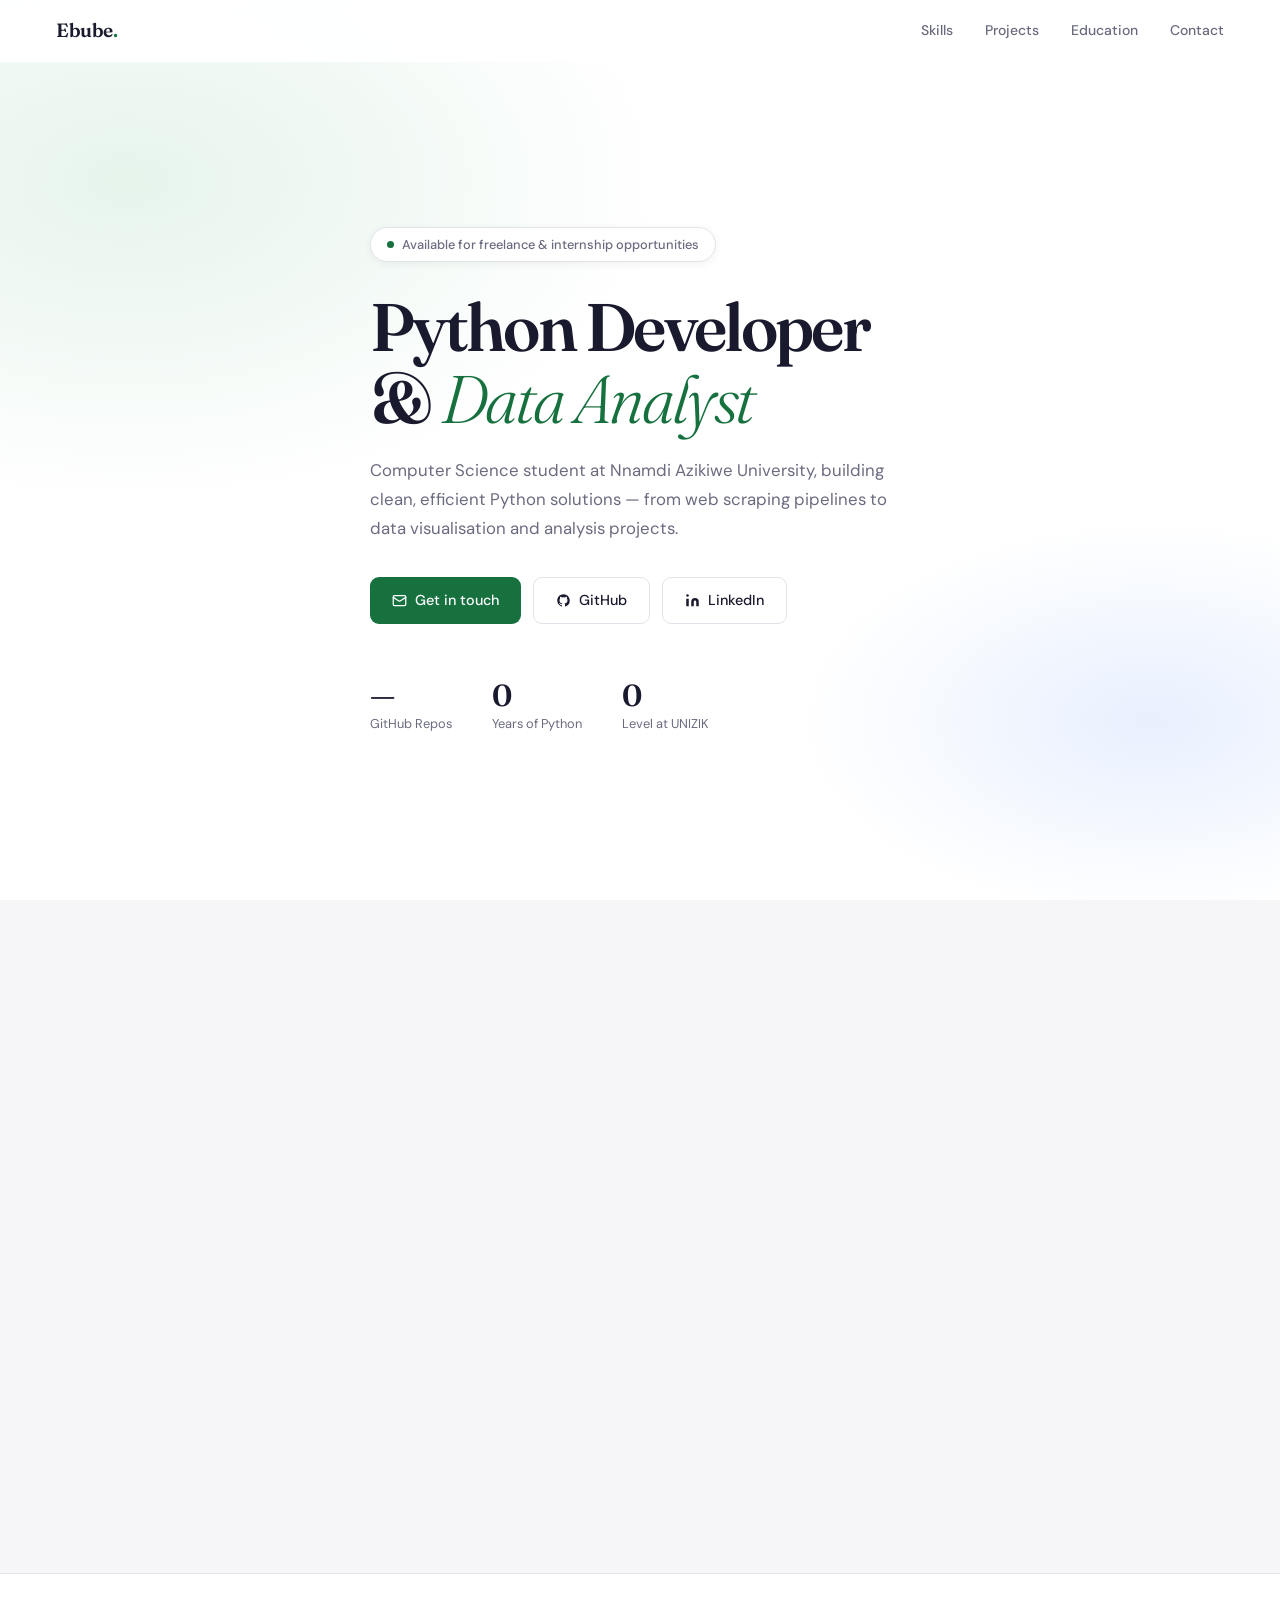
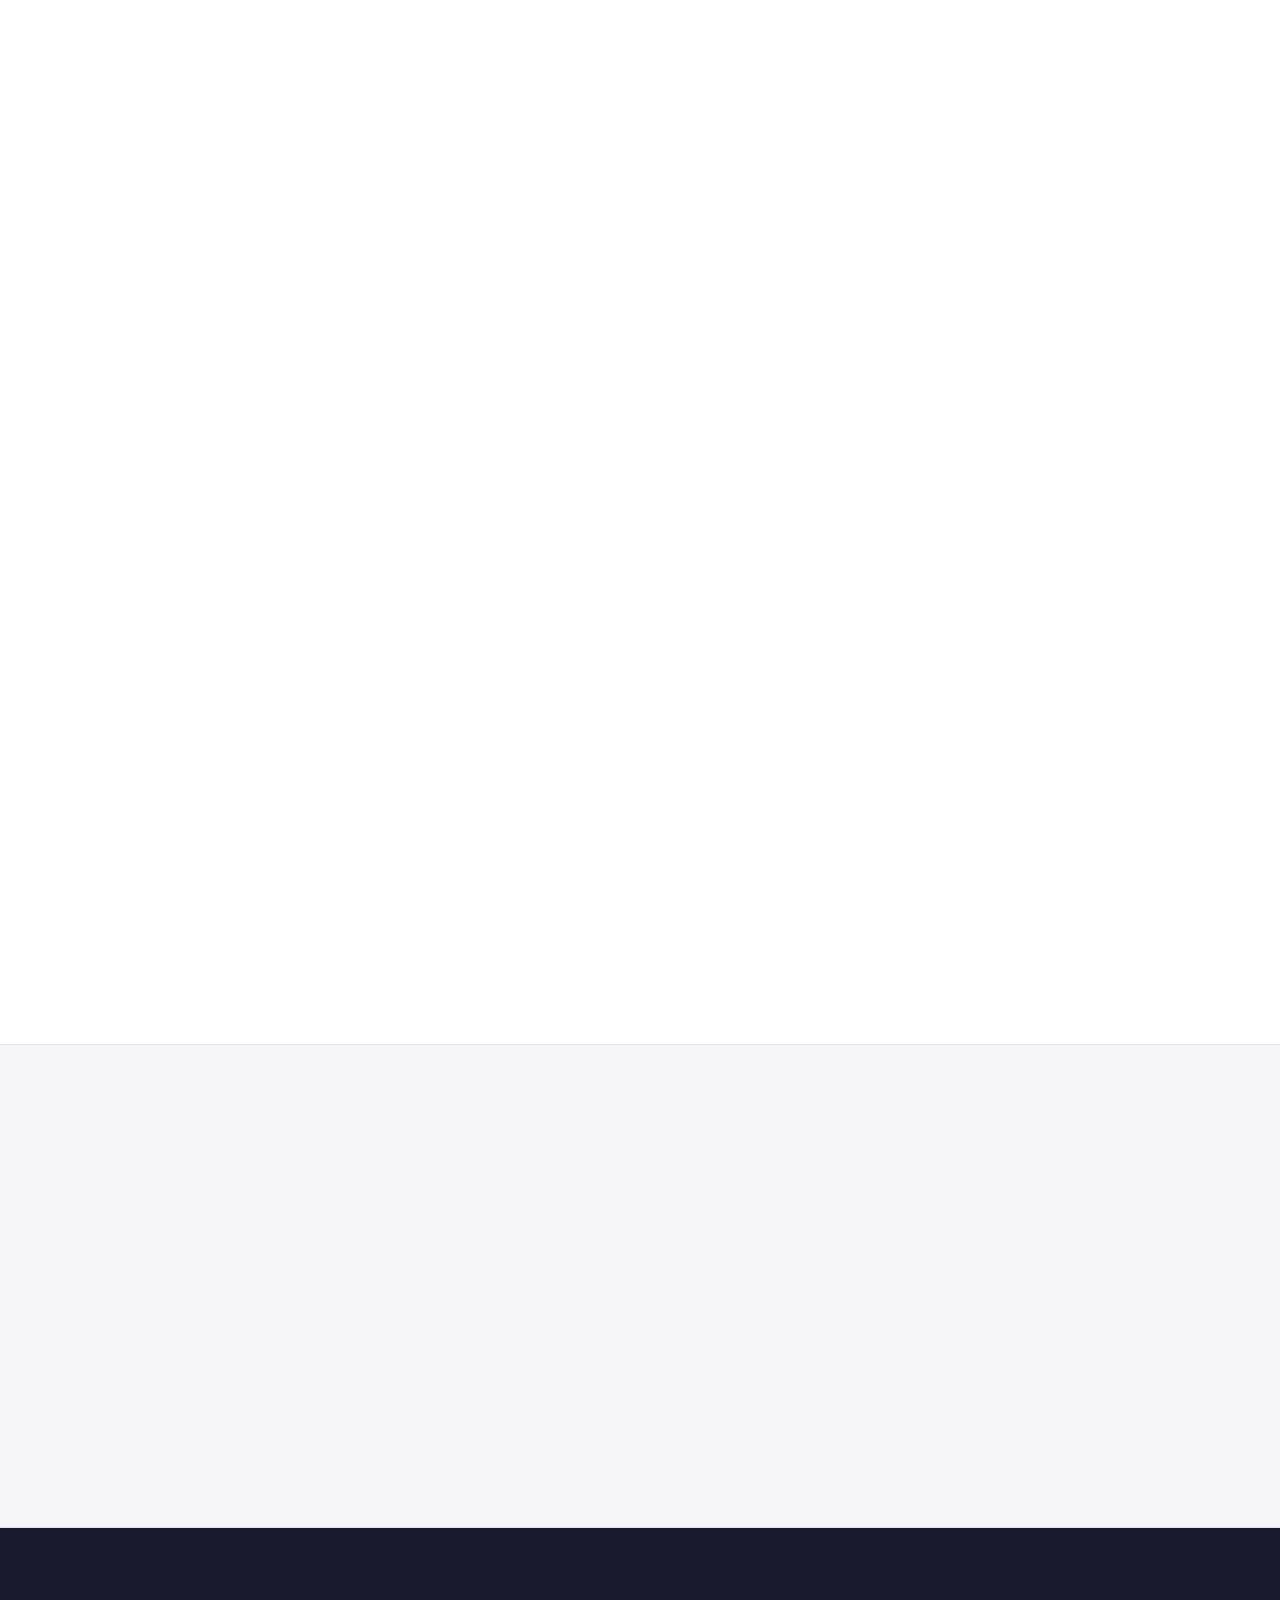
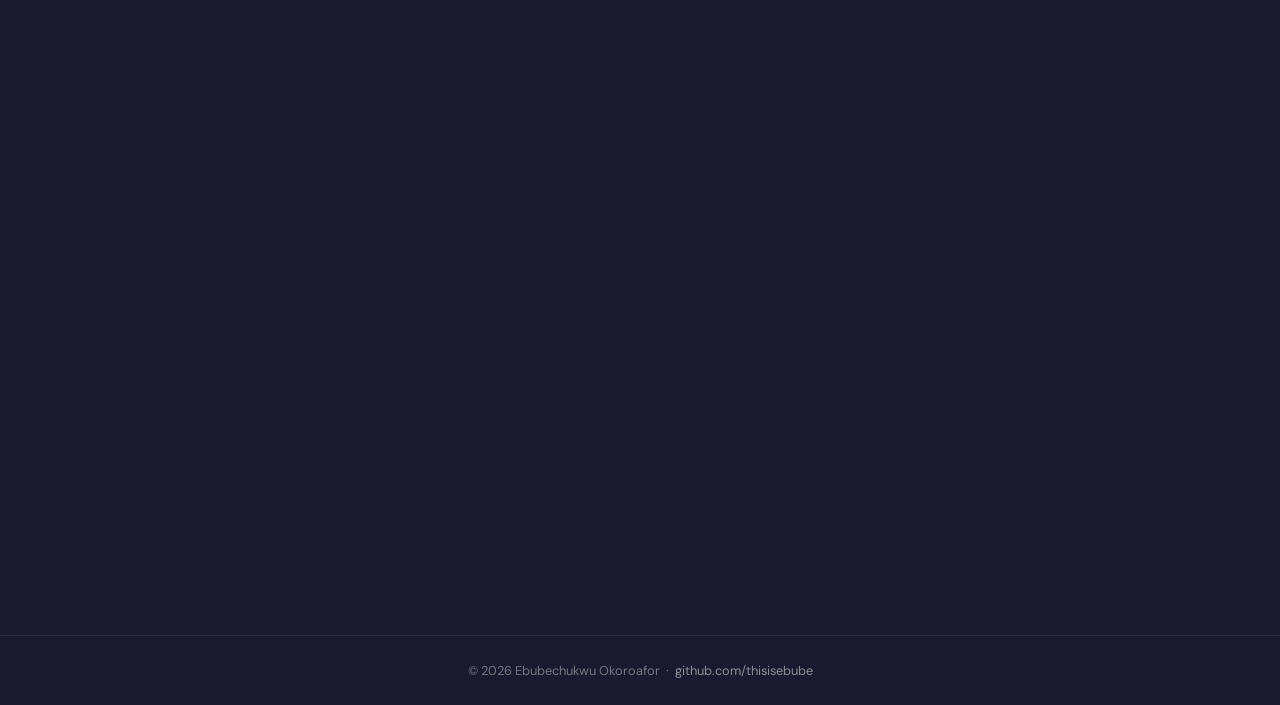
==== index.html @ 683195c0 "Implement live GitHub repo count and update projects Added live GitHub repo count feature and update" ====
<!DOCTYPE html>
<html lang="en">
<head>
  <meta charset="UTF-8" />
  <meta name="viewport" content="width=device-width, initial-scale=1.0" />
  <title>Ebubechukwu Okoroafor · Python Developer</title>
  <link rel="preconnect" href="https://fonts.googleapis.com" />
  <link rel="preconnect" href="https://fonts.gstatic.com" crossorigin />
  <link href="https://fonts.googleapis.com/css2?family=Fraunces:ital,opsz,wght@0,9..144,300;0,9..144,600;1,9..144,300&family=DM+Sans:opsz,wght@9..40,400;9..40,500;9..40,600&display=swap" rel="stylesheet" />

  <!-- ═══════════════════════════════ CSS ═══════════════════════════════════ -->
  <style>
    /* ── Reset & Variables ─────────────────────────────────────────────── */
    *, *::before, *::after { box-sizing: border-box; margin: 0; padding: 0; }

    :root {
      --ink:        #1a1a2e;
      --green:      #16713e;
      --green-dim:  #0f5230;
      --green-lt:   #e6f4ec;
      --gray:       #6b6b80;
      --gray-lt:    #f6f6f8;
      --border:     #e2e2ea;
      --white:      #ffffff;
      --shadow-sm:  0 2px 8px rgba(0,0,0,.06);
      --shadow-md:  0 6px 24px rgba(0,0,0,.09);
      --radius:     12px;
      --nav-h:      62px;
      --max:        860px;
      --ease:       cubic-bezier(.4,0,.2,1);
    }

    html { scroll-behavior: smooth; font-size: 16px; }

    body {
      font-family: 'DM Sans', sans-serif;
      background: var(--white);
      color: var(--ink);
      line-height: 1.65;
      -webkit-font-smoothing: antialiased;
      overflow-x: hidden;
    }

    ::-webkit-scrollbar { width: 6px; }
    ::-webkit-scrollbar-track { background: transparent; }
    ::-webkit-scrollbar-thumb { background: var(--border); border-radius: 99px; }

    /* ── Navigation ─────────────────────────────────────────────────────── */
    #navbar {
      position: fixed; top: 0; left: 0; right: 0; z-index: 200;
      height: var(--nav-h);
      display: flex; align-items: center; justify-content: space-between;
      padding: 0 clamp(1.5rem, 5vw, 3.5rem);
      background: rgba(255,255,255,.9);
      backdrop-filter: blur(16px);
      border-bottom: 1px solid transparent;
      transition: border-color .3s, box-shadow .3s;
    }
    #navbar.scrolled {
      border-bottom-color: var(--border);
      box-shadow: var(--shadow-sm);
    }
    .nav-logo {
      font-family: 'Fraunces', serif;
      font-size: 1.2rem; font-weight: 600;
      color: var(--ink); text-decoration: none;
      letter-spacing: -.02em;
    }
    .nav-logo span { color: var(--green); }

    .nav-links {
      display: flex; align-items: center; gap: 2rem;
      list-style: none;
    }
    .nav-links a {
      text-decoration: none; color: var(--gray);
      font-size: .875rem; font-weight: 500;
      position: relative; padding-bottom: 2px;
      transition: color .2s;
    }
    .nav-links a::after {
      content: ''; position: absolute; bottom: 0; left: 0;
      width: 0; height: 2px;
      background: var(--green); border-radius: 2px;
      transition: width .25s var(--ease);
    }
    .nav-links a:hover, .nav-links a.active { color: var(--green); }
    .nav-links a.active::after, .nav-links a:hover::after { width: 100%; }

    .hamburger {
      display: none; flex-direction: column; gap: 5px;
      cursor: pointer; border: none; background: none; padding: 4px;
    }
    .hamburger span {
      display: block; width: 22px; height: 2px;
      background: var(--ink); border-radius: 2px;
      transition: transform .3s, opacity .3s;
    }
    .hamburger.open span:nth-child(1) { transform: translateY(7px) rotate(45deg); }
    .hamburger.open span:nth-child(2) { opacity: 0; }
    .hamburger.open span:nth-child(3) { transform: translateY(-7px) rotate(-45deg); }

    .mobile-menu {
      display: none; position: fixed;
      top: var(--nav-h); left: 0; right: 0; z-index: 190;
      background: var(--white);
      border-bottom: 1px solid var(--border);
      box-shadow: var(--shadow-md);
      padding: 1.5rem clamp(1.5rem, 5vw, 3.5rem) 2rem;
      flex-direction: column; gap: 1.25rem;
    }
    .mobile-menu.open { display: flex; }
    .mobile-menu a {
      text-decoration: none; color: var(--ink);
      font-size: 1.05rem; font-weight: 500;
      transition: color .2s;
    }
    .mobile-menu a:hover { color: var(--green); }

    /* ── Layout ─────────────────────────────────────────────────────────── */
    .wrapper {
      max-width: var(--max);
      margin: 0 auto;
      padding: 0 clamp(1.5rem, 5vw, 2.5rem);
    }

    /* ── Buttons ─────────────────────────────────────────────────────────── */
    .btn {
      display: inline-flex; align-items: center; gap: .45rem;
      padding: .65rem 1.4rem; border-radius: 9px;
      font-family: 'DM Sans', sans-serif;
      font-size: .9rem; font-weight: 500;
      text-decoration: none; cursor: pointer;
      border: none; transition: all .22s var(--ease);
      white-space: nowrap;
    }
    .btn-primary { background: var(--green); color: #fff; }
    .btn-primary:hover {
      background: var(--green-dim);
      transform: translateY(-1px);
      box-shadow: 0 4px 14px rgba(22,113,62,.3);
    }
    .btn-outline {
      border: 1.5px solid var(--border);
      color: var(--ink); background: transparent;
    }
    .btn-outline:hover {
      border-color: var(--green); color: var(--green);
      transform: translateY(-1px);
    }

    /* ── Section shared ─────────────────────────────────────────────────── */
    .section { padding: 5rem 0; }
    .section + .section { border-top: 1px solid var(--border); }

    .section-eyebrow {
      font-size: .72rem; font-weight: 600;
      letter-spacing: .12em; text-transform: uppercase;
      color: var(--green); margin-bottom: .55rem;
    }
    .section-title {
      font-family: 'Fraunces', serif;
      font-weight: 600; font-size: clamp(1.7rem, 3.5vw, 2.1rem);
      letter-spacing: -.025em; color: var(--ink);
      margin-bottom: 2.75rem; line-height: 1.2;
    }

    /* ── Hero ────────────────────────────────────────────────────────────── */
    #hero {
      min-height: 100vh;
      display: flex; align-items: center;
      padding-top: var(--nav-h);
      background:
        radial-gradient(ellipse 70% 60% at 10% 20%, var(--green-lt) 0%, transparent 60%),
        radial-gradient(ellipse 50% 40% at 90% 80%, #e8f0fe 0%, transparent 55%);
    }
    .hero-inner {
      max-width: var(--max);
      margin: 0 auto;
      padding: 4rem clamp(1.5rem, 5vw, 2.5rem);
    }
    .hero-badge {
      display: inline-flex; align-items: center; gap: .5rem;
      background: var(--white);
      border: 1px solid var(--border);
      border-radius: 999px;
      padding: .35rem 1rem;
      font-size: .8rem; font-weight: 500; color: var(--gray);
      margin-bottom: 1.8rem;
      box-shadow: var(--shadow-sm);
      animation: fadeDown .6s var(--ease) both;
    }
    .dot {
      width: 7px; height: 7px; border-radius: 50%;
      background: var(--green);
      animation: pulse 2s ease infinite;
    }
    @keyframes pulse {
      0%,100% { box-shadow: 0 0 0 0 rgba(22,113,62,.4); }
      50%      { box-shadow: 0 0 0 5px rgba(22,113,62,0); }
    }
    #hero h1 {
      font-family: 'Fraunces', serif;
      font-weight: 600;
      font-size: clamp(2.8rem, 7vw, 4.2rem);
      letter-spacing: -.04em; line-height: 1.08;
      color: var(--ink); margin-bottom: 1.3rem;
      animation: fadeUp .7s .1s var(--ease) both;
    }
    #hero h1 em { font-style: italic; font-weight: 300; color: var(--green); }
    .hero-sub {
      max-width: 540px;
      font-size: 1.05rem; color: var(--gray);
      margin-bottom: 2.2rem; line-height: 1.7;
      animation: fadeUp .7s .2s var(--ease) both;
    }
    .hero-cta {
      display: flex; flex-wrap: wrap; gap: .75rem;
      animation: fadeUp .7s .3s var(--ease) both;
    }
    .hero-stats {
      display: flex; gap: 2.5rem; margin-top: 3.5rem; flex-wrap: wrap;
      animation: fadeUp .7s .4s var(--ease) both;
    }
    .hero-stat .num {
      font-family: 'Fraunces', serif;
      font-size: 1.9rem; font-weight: 600;
      color: var(--ink); line-height: 1;
    }
    .hero-stat .label { font-size: .8rem; color: var(--gray); margin-top: .2rem; }

    /* ── Skills ─────────────────────────────────────────────────────────── */
    #skills { background: var(--gray-lt); }

    .skills-grid {
      display: grid;
      grid-template-columns: repeat(auto-fill, minmax(240px, 1fr));
      gap: 1rem;
    }
    .skill-card {
      background: var(--white);
      border: 1px solid var(--border);
      border-radius: var(--radius);
      padding: 1.4rem 1.5rem;
      transition: border-color .2s, box-shadow .2s, transform .2s;
    }
    .skill-card:hover {
      border-color: var(--green);
      box-shadow: 0 4px 20px rgba(22,113,62,.1);
      transform: translateY(-2px);
    }
    .skill-icon {
      width: 38px; height: 38px; border-radius: 9px;
      background: var(--green-lt);
      display: flex; align-items: center; justify-content: center;
      margin-bottom: .9rem; font-size: 1.1rem;
    }
    .skill-card h3 { font-size: .9rem; font-weight: 600; color: var(--ink); margin-bottom: .4rem; }
    .skill-card p  { font-size: .82rem; color: var(--gray); line-height: 1.6; }

    /* ── Projects ────────────────────────────────────────────────────────── */
    .projects-grid {
      display: grid;
      grid-template-columns: repeat(auto-fill, minmax(320px, 1fr));
      gap: 1.25rem;
    }
    .project-card {
      border: 1px solid var(--border);
      border-radius: 14px; padding: 2rem;
      display: flex; flex-direction: column;
      transition: border-color .2s, box-shadow .2s, transform .22s;
      position: relative; overflow: hidden;
    }
    .project-card::before {
      content: ''; position: absolute;
      top: 0; left: 0; right: 0; height: 3px;
      background: linear-gradient(90deg, var(--green), #34d399);
      transform: scaleX(0); transform-origin: left;
      transition: transform .3s var(--ease);
    }
    .project-card:hover {
      border-color: var(--green);
      box-shadow: var(--shadow-md);
      transform: translateY(-3px);
    }
    .project-card:hover::before { transform: scaleX(1); }

    .project-tags { display: flex; flex-wrap: wrap; gap: .4rem; margin-bottom: 1rem; }
    .tag {
      background: var(--green-lt); color: var(--green);
      font-size: .72rem; font-weight: 600;
      padding: .2rem .65rem; border-radius: 999px;
    }
    .project-card h3 {
      font-family: 'Fraunces', serif;
      font-size: 1.15rem; font-weight: 600;
      color: var(--ink); margin-bottom: .6rem; line-height: 1.3;
    }
    .project-card p {
      font-size: .88rem; color: var(--gray);
      line-height: 1.65; flex: 1; margin-bottom: 1.5rem;
    }
    .project-link {
      display: inline-flex; align-items: center; gap: .35rem;
      font-size: .84rem; font-weight: 500; color: var(--green);
      text-decoration: none; transition: gap .2s;
    }
    .project-link:hover { gap: .55rem; }

    /* ── Education ───────────────────────────────────────────────────────── */
    #education { background: var(--gray-lt); }

    .edu-card {
      background: var(--white);
      border: 1px solid var(--border);
      border-radius: 14px; padding: 2rem 2.2rem;
      display: flex; gap: 1.5rem;
    }
    .edu-stripe {
      width: 4px;
      background: linear-gradient(180deg, var(--green), #34d399);
      border-radius: 4px; flex-shrink: 0;
    }
    .edu-body h3 {
      font-family: 'Fraunces', serif;
      font-size: 1.2rem; font-weight: 600;
      color: var(--ink); margin-bottom: .25rem;
    }
    .edu-body .degree { font-size: .95rem; color: var(--gray); margin-bottom: .9rem; }
    .edu-courses { display: flex; flex-wrap: wrap; gap: .45rem; }
    .course-tag {
      background: var(--gray-lt); border: 1px solid var(--border);
      color: var(--ink); font-size: .78rem; font-weight: 500;
      padding: .25rem .75rem; border-radius: 7px;
    }

    /* ── Contact ─────────────────────────────────────────────────────────── */
    #contact { background: var(--ink); color: #fff; }
    #contact .section-eyebrow { color: #34d399; }
    #contact .section-title   { color: #fff; }

    .contact-grid {
      display: grid;
      grid-template-columns: 1fr 1fr;
      gap: 2rem; align-items: start;
    }
    .contact-text p {
      color: rgba(255,255,255,.65);
      font-size: .95rem; line-height: 1.7; margin-bottom: 1.5rem;
    }
    .contact-links { display: flex; flex-direction: column; gap: .75rem; }
    .contact-link {
      display: flex; align-items: center; gap: .85rem;
      text-decoration: none; color: rgba(255,255,255,.8);
      font-size: .9rem; transition: color .2s;
    }
    .contact-link:hover { color: #fff; }
    .contact-link .icon {
      width: 36px; height: 36px; border-radius: 9px;
      background: rgba(255,255,255,.08);
      display: flex; align-items: center; justify-content: center;
      flex-shrink: 0; transition: background .2s;
    }
    .contact-link:hover .icon { background: rgba(52,211,153,.15); }

    /* Contact form */
    .contact-form {
      background: rgba(255,255,255,.05);
      border: 1px solid rgba(255,255,255,.1);
      border-radius: 14px; padding: 1.75rem;
    }
    .form-group { margin-bottom: 1rem; }
    .form-group label {
      display: block; font-size: .8rem; font-weight: 500;
      color: rgba(255,255,255,.6); margin-bottom: .4rem;
    }
    .form-group input,
    .form-group textarea {
      width: 100%; padding: .7rem 1rem;
      background: rgba(255,255,255,.07);
      border: 1px solid rgba(255,255,255,.12);
      border-radius: 8px; color: #fff;
      font-family: 'DM Sans', sans-serif; font-size: .9rem;
      transition: border-color .2s, background .2s;
      outline: none; resize: none;
    }
    .form-group input::placeholder,
    .form-group textarea::placeholder { color: rgba(255,255,255,.3); }
    .form-group input:focus,
    .form-group textarea:focus {
      border-color: #34d399;
      background: rgba(255,255,255,.1);
    }
    .form-group textarea { height: 110px; }
    .form-submit {
      width: 100%; padding: .75rem;
      background: var(--green); color: #fff;
      border: none; border-radius: 8px;
      font-family: 'DM Sans', sans-serif;
      font-size: .95rem; font-weight: 600;
      cursor: pointer; transition: background .2s, transform .2s;
    }
    .form-submit:hover { background: var(--green-dim); transform: translateY(-1px); }
    .form-msg {
      display: none; margin-top: .75rem; padding: .65rem 1rem;
      border-radius: 8px; font-size: .85rem; text-align: center;
    }
    .form-msg.success { background: rgba(52,211,153,.15); color: #34d399; display: block; }
    .form-msg.error   { background: rgba(239,68,68,.15);  color: #f87171;  display: block; }

    /* ── Footer ──────────────────────────────────────────────────────────── */
    footer {
      background: var(--ink); color: rgba(255,255,255,.4);
      border-top: 1px solid rgba(255,255,255,.08);
      text-align: center; padding: 1.5rem; font-size: .8rem;
    }
    footer a { color: rgba(255,255,255,.5); text-decoration: none; }
    footer a:hover { color: #34d399; }

    /* ── Back to top ─────────────────────────────────────────────────────── */
    #back-top {
      position: fixed; bottom: 1.5rem; right: 1.5rem; z-index: 150;
      width: 42px; height: 42px; border-radius: 50%;
      background: var(--green); color: #fff;
      border: none; cursor: pointer;
      display: flex; align-items: center; justify-content: center;
      box-shadow: 0 4px 16px rgba(22,113,62,.35);
      opacity: 0; pointer-events: none;
      transition: opacity .3s, transform .3s;
    }
    #back-top.visible { opacity: 1; pointer-events: all; }
    #back-top:hover { transform: translateY(-3px); }

    /* ── Reveal ──────────────────────────────────────────────────────────── */
    [data-reveal] {
      opacity: 0; transform: translateY(24px);
      transition: opacity .6s var(--ease), transform .6s var(--ease);
    }
    [data-reveal].visible { opacity: 1; transform: translateY(0); }

    @keyframes fadeDown { from { opacity:0; transform:translateY(-12px); } to { opacity:1; transform:translateY(0); } }
    @keyframes fadeUp   { from { opacity:0; transform:translateY(16px);  } to { opacity:1; transform:translateY(0); } }

    /* ── Responsive ──────────────────────────────────────────────────────── */
    @media (max-width: 700px) {
      .nav-links { display: none; }
      .hamburger { display: flex; }
      .contact-grid { grid-template-columns: 1fr; }
      .hero-stats { gap: 1.75rem; }
      .projects-grid { grid-template-columns: 1fr; }
      .edu-card { flex-direction: column; gap: .75rem; }
      .edu-stripe { width: 100%; height: 4px; }
    }
  </style>
</head>
<body>

  <!-- NAVBAR -->
  <nav id="navbar">
    <a class="nav-logo" href="#hero">Ebube<span>.</span></a>
    <ul class="nav-links">
      <li><a href="#skills">Skills</a></li>
      <li><a href="#projects">Projects</a></li>
      <li><a href="#education">Education</a></li>
      <li><a href="#contact">Contact</a></li>
    </ul>
    <button class="hamburger" id="hamburger" aria-label="Toggle menu" aria-expanded="false">
      <span></span><span></span><span></span>
    </button>
  </nav>

  <div class="mobile-menu" id="mobile-menu">
    <a href="#skills"    class="mob-link">Skills</a>
    <a href="#projects"  class="mob-link">Projects</a>
    <a href="#education" class="mob-link">Education</a>
    <a href="#contact"   class="mob-link">Contact</a>
  </div>

  <!-- HERO -->
  <section id="hero">
    <div class="hero-inner">
      <div class="hero-badge">
        <span class="dot"></span>
        Available for freelance &amp; internship opportunities
      </div>
      <h1>Python Developer<br>&amp; <em>Data Analyst</em></h1>
      <p class="hero-sub">
        Computer Science student at Nnamdi Azikiwe University, building clean,
        efficient Python solutions — from web scraping pipelines to data visualisation
        and analysis projects.
      </p>
      <div class="hero-cta">
        <a class="btn btn-primary" href="#contact">
          <svg width="15" height="15" viewBox="0 0 24 24" fill="none" stroke="currentColor" stroke-width="2" stroke-linecap="round" stroke-linejoin="round"><rect x="2" y="4" width="20" height="16" rx="2"/><path d="m22 7-8.97 5.7a1.94 1.94 0 0 1-2.06 0L2 7"/></svg>
          Get in touch
        </a>
        <a class="btn btn-outline" href="https://github.com/thisisebube" target="_blank" rel="noopener">
          <svg width="15" height="15" viewBox="0 0 24 24" fill="currentColor"><path d="M12 2C6.477 2 2 6.484 2 12.017c0 4.425 2.865 8.18 6.839 9.504.5.092.682-.217.682-.483 0-.237-.008-.868-.013-1.703-2.782.605-3.369-1.343-3.369-1.343-.454-1.158-1.11-1.466-1.11-1.466-.908-.62.069-.608.069-.608 1.003.07 1.531 1.032 1.531 1.032.892 1.53 2.341 1.088 2.91.832.092-.647.35-1.088.636-1.338-2.22-.253-4.555-1.113-4.555-4.951 0-1.093.39-1.988 1.029-2.688-.103-.253-.446-1.272.098-2.65 0 0 .84-.27 2.75 1.026A9.564 9.564 0 0 1 12 6.844a9.59 9.59 0 0 1 2.504.337c1.909-1.296 2.747-1.027 2.747-1.027.546 1.379.202 2.398.1 2.651.64.7 1.028 1.595 1.028 2.688 0 3.848-2.339 4.695-4.566 4.943.359.309.678.92.678 1.855 0 1.338-.012 2.419-.012 2.747 0 .268.18.58.688.482A10.02 10.02 0 0 0 22 12.017C22 6.484 17.522 2 12 2Z"/></svg>
          GitHub
        </a>
        <a class="btn btn-outline" href="https://linkedin.com/in/thisisebubechukwu" target="_blank" rel="noopener">
          <svg width="15" height="15" viewBox="0 0 24 24" fill="currentColor"><path d="M16 8a6 6 0 0 1 6 6v7h-4v-7a2 2 0 0 0-4 0v7h-4v-7a6 6 0 0 1 6-6zM2 9h4v12H2z"/><circle cx="4" cy="4" r="2"/></svg>
          LinkedIn
        </a>
      </div>
      <div class="hero-stats">
        <div class="hero-stat"><div class="num" id="github-repo-count">—</div><div class="label">GitHub Repos</div></div>
        <div class="hero-stat"><div class="num" data-count="3">0</div><div class="label">Years of Python</div></div>
        <div class="hero-stat"><div class="num" data-count="300">0</div><div class="label">Level at UNIZIK</div></div>
      </div>
    </div>
  </section>

  <!-- SKILLS -->
  <section id="skills" class="section">
    <div class="wrapper">
      <p class="section-eyebrow" data-reveal>What I work with</p>
      <h2 class="section-title" data-reveal>Skills &amp; Technologies</h2>
      <div class="skills-grid">
        <div class="skill-card" data-reveal>
          <div class="skill-icon">🐍</div>
          <h3>Python & Data Libraries</h3>
          <p>pandas · NumPy · Matplotlib · scikit-learn · ReportLab · SciPy</p>
        </div>
        <div class="skill-card" data-reveal>
          <div class="skill-icon">🔍</div>
          <h3>Web Scraping</h3>
          <p>BeautifulSoup4 · Requests · HTML/CSS parsing · data pipeline construction</p>
        </div>
        <div class="skill-card" data-reveal>
          <div class="skill-icon">📊</div>
          <h3>Data Analysis</h3>
          <p>Jupyter Notebook · Google Colab · CSV/XLSX processing · statistical analysis</p>
        </div>
        <div class="skill-card" data-reveal>
          <div class="skill-icon">🧠</div>
          <h3>NLP / AI</h3>
          <p>Text preprocessing · tokenisation · classification · foundational ML workflows</p>
        </div>
        <div class="skill-card" data-reveal>
          <div class="skill-icon">🛠</div>
          <h3>Tools & Platforms</h3>
          <p>Git · GitHub · Replit · Pydroid 3 · Upwork (Freelancer Plus) · Android-first workflow</p>
        </div>
        <div class="skill-card" data-reveal>
          <div class="skill-icon">📄</div>
          <h3>Document Generation</h3>
          <p>PDF creation with ReportLab · structured report automation pipelines</p>
        </div>
      </div>
    </div>
  </section>

  <!-- PROJECTS -->
  <section id="projects" class="section">
    <div class="wrapper">
      <p class="section-eyebrow" data-reveal>What I've built</p>
      <h2 class="section-title" data-reveal>Featured Projects</h2>
      <div class="projects-grid">
        <div class="project-card" data-reveal>
          <div class="project-tags">
            <span class="tag">Power BI</span>
            <span class="tag">DAX</span>
            <span class="tag">Power Query</span>
            <span class="tag">Data Visualisation</span>
          </div>
          <h3>AI &amp; Data Science Job Market Dashboard</h3>
          <p>
            Interactive Power BI dashboard analysing 10,345 synthetic job records across 7 countries
            and 6 roles (2020–2026). Features a filled map of global openings, salary trend lines,
            experience-vs-salary scatter plots, and a role-demand matrix. Key finding: demand
            accelerated post-2022, with the USA leading and ML Engineers commanding the highest salaries.
          </p>
          <a class="project-link" href="https://github.com/thisisebube/ai-job-market-dashboard" target="_blank" rel="noopener">
            View on GitHub
            <svg width="13" height="13" viewBox="0 0 24 24" fill="none" stroke="currentColor" stroke-width="2.5"><path d="M7 17 17 7M7 7h10v10"/></svg>
          </a>
        </div>

        <div class="project-card" data-reveal>
          <div class="project-tags">
            <span class="tag">Python</span>
            <span class="tag">pandas</span>
            <span class="tag">Jupyter</span>
          </div>
          <h3>Demographic Data Analyzer</h3>
          <p>
            Comprehensive demographic analysis of the UCI Adult Census Income dataset (~48k records).
            Computes 8+ statistical metrics including racial distribution, education–income correlations,
            and country-level high-earner percentages using idiomatic pandas.
          </p>
          <a class="project-link" href="https://github.com/thisisebube/demogragphic-data-analyzer" target="_blank" rel="noopener">
            View on GitHub
            <svg width="13" height="13" viewBox="0 0 24 24" fill="none" stroke="currentColor" stroke-width="2.5"><path d="M7 17 17 7M7 7h10v10"/></svg>
          </a>
        </div>
        <div class="project-card" data-reveal>
          <div class="project-tags">
            <span class="tag">Python</span>
            <span class="tag">Matplotlib</span>
            <span class="tag">SciPy</span>
          </div>
          <h3>Sea Level Predictor</h3>
          <p>
            Publication-quality visualisation of global mean sea level rise using the CSIRO adjusted
            dataset (1880–2013). Applies linear regression to project dual trend lines through 2050,
            illustrating the acceleration of modern sea level rise.
          </p>
          <a class="project-link" href="https://github.com/thisisebube/sea-level-predictor" target="_blank" rel="noopener">
            View on GitHub
            <svg width="13" height="13" viewBox="0 0 24 24" fill="none" stroke="currentColor" stroke-width="2.5"><path d="M7 17 17 7M7 7h10v10"/></svg>
          </a>
        </div>
      </div>
    </div>
  </section>

  <!-- EDUCATION -->
  <section id="education" class="section">
    <div class="wrapper">
      <p class="section-eyebrow" data-reveal>Background</p>
      <h2 class="section-title" data-reveal>Education</h2>
      <div class="edu-card" data-reveal>
        <div class="edu-stripe"></div>
        <div class="edu-body">
          <h3>Nnamdi Azikiwe University</h3>
          <p class="degree">B.Sc. Computer Science &nbsp;·&nbsp; 300 Level, In Progress &nbsp;·&nbsp; Awka, Nigeria</p>
          <div class="edu-courses">
            <span class="course-tag">Natural Language Processing (CSC 309)</span>
            <span class="course-tag">Artificial Intelligence (CSC 451)</span>
            <span class="course-tag">Information Systems &amp; Management (CSC 371)</span>
          </div>
        </div>
      </div>
    </div>
  </section>

  <!-- CONTACT -->
  <section id="contact" class="section">
    <div class="wrapper">
      <p class="section-eyebrow" data-reveal>Let's connect</p>
      <h2 class="section-title" data-reveal>Get In Touch</h2>
      <div class="contact-grid">
        <div class="contact-text" data-reveal>
          <p>
            Available for freelance Python scraping and data analysis projects.
            Fast turnaround, clean code, and mobile-ready workflow. Reach out via
            email or find me on these platforms.
          </p>
          <div class="contact-links">
            <a class="contact-link" href="/cdn-cgi/l/email-protection#493d21203a203a2c2b3c2b2c2a213c223e3c092e24282025672a2624">
              <span class="icon">
                <svg width="16" height="16" viewBox="0 0 24 24" fill="none" stroke="currentColor" stroke-width="2" stroke-linecap="round" stroke-linejoin="round"><rect x="2" y="4" width="20" height="16" rx="2"/><path d="m22 7-8.97 5.7a1.94 1.94 0 0 1-2.06 0L2 7"/></svg>
              </span>
              <span class="__cf_email__" data-cfemail="96e2feffe5ffe5f3f4e3f4f3f5fee3fde1e3d6f1fbf7fffab8f5f9fb">[email&#160;protected]</span>
            </a>
            <a class="contact-link" href="https://github.com/thisisebube" target="_blank" rel="noopener">
              <span class="icon">
                <svg width="16" height="16" viewBox="0 0 24 24" fill="currentColor"><path d="M12 2C6.477 2 2 6.484 2 12.017c0 4.425 2.865 8.18 6.839 9.504.5.092.682-.217.682-.483 0-.237-.008-.868-.013-1.703-2.782.605-3.369-1.343-3.369-1.343-.454-1.158-1.11-1.466-1.11-1.466-.908-.62.069-.608.069-.608 1.003.07 1.531 1.032 1.531 1.032.892 1.53 2.341 1.088 2.91.832.092-.647.35-1.088.636-1.338-2.22-.253-4.555-1.113-4.555-4.951 0-1.093.39-1.988 1.029-2.688-.103-.253-.446-1.272.098-2.65 0 0 .84-.27 2.75 1.026A9.564 9.564 0 0 1 12 6.844a9.59 9.59 0 0 1 2.504.337c1.909-1.296 2.747-1.027 2.747-1.027.546 1.379.202 2.398.1 2.651.64.7 1.028 1.595 1.028 2.688 0 3.848-2.339 4.695-4.566 4.943.359.309.678.92.678 1.855 0 1.338-.012 2.419-.012 2.747 0 .268.18.58.688.482A10.02 10.02 0 0 0 22 12.017C22 6.484 17.522 2 12 2Z"/></svg>
              </span>
              github.com/thisisebube
            </a>
            <a class="contact-link" href="https://linkedin.com/in/thisisebubechukwu" target="_blank" rel="noopener">
              <span class="icon">
                <svg width="16" height="16" viewBox="0 0 24 24" fill="currentColor"><path d="M16 8a6 6 0 0 1 6 6v7h-4v-7a2 2 0 0 0-4 0v7h-4v-7a6 6 0 0 1 6-6zM2 9h4v12H2z"/><circle cx="4" cy="4" r="2"/></svg>
              </span>
              linkedin.com/in/thisisebubechukwu
            </a>
          </div>
        </div>

        <div class="contact-form" data-reveal>
          <form id="contact-form" novalidate>
            <div class="form-group">
              <label for="cf-name">Name</label>
              <input type="text" id="cf-name" placeholder="Your name" required />
            </div>
            <div class="form-group">
              <label for="cf-email">Email</label>
              <input type="email" id="cf-email" placeholder="your@email.com" required />
            </div>
            <div class="form-group">
              <label for="cf-msg">Message</label>
              <textarea id="cf-msg" placeholder="Tell me about your project…" required></textarea>
            </div>
            <button type="submit" class="form-submit">Send Message</button>
            <div class="form-msg" id="form-msg"></div>
          </form>
        </div>
      </div>
    </div>
  </section>

  <footer>
    <p>© 2026 Ebubechukwu Okoroafor &nbsp;·&nbsp;
      <a href="https://github.com/thisisebube" target="_blank" rel="noopener">github.com/thisisebube</a>
    </p>
  </footer>

  <button id="back-top" aria-label="Back to top">
    <svg width="16" height="16" viewBox="0 0 24 24" fill="none" stroke="currentColor" stroke-width="2.5" stroke-linecap="round"><path d="M18 15l-6-6-6 6"/></svg>
  </button>


  <!-- ═══════════════════════════════ JS ════════════════════════════════════ -->
  <script data-cfasync="false" src="/cdn-cgi/scripts/5c5dd728/cloudflare-static/email-decode.min.js"></script><script>
    'use strict';

    /* ── Navbar scroll shadow ───────────────────────────────────────────── */
    const navbar = document.getElementById('navbar');
    window.addEventListener('scroll', () => {
      navbar.classList.toggle('scrolled', window.scrollY > 20);
    }, { passive: true });

    /* ── Active nav link on scroll ──────────────────────────────────────── */
    const sections   = document.querySelectorAll('section[id]');
    const navAnchors = document.querySelectorAll('.nav-links a');

    new IntersectionObserver(entries => {
      entries.forEach(e => {
        if (!e.isIntersecting) return;
        navAnchors.forEach(a =>
          a.classList.toggle('active', a.getAttribute('href') === '#' + e.target.id)
        );
      });
    }, { rootMargin: '-40% 0px -55% 0px' }).observe
      && sections.forEach(s =>
        new IntersectionObserver(entries => {
          entries.forEach(e => {
            if (!e.isIntersecting) return;
            navAnchors.forEach(a =>
              a.classList.toggle('active', a.getAttribute('href') === '#' + e.target.id)
            );
          });
        }, { rootMargin: '-40% 0px -55% 0px' }).observe(s)
      );

    /* ── Hamburger / mobile drawer ──────────────────────────────────────── */
    const hamburger  = document.getElementById('hamburger');
    const mobileMenu = document.getElementById('mobile-menu');

    hamburger.addEventListener('click', () => {
      const open = mobileMenu.classList.toggle('open');
      hamburger.classList.toggle('open', open);
      hamburger.setAttribute('aria-expanded', String(open));
    });
    document.querySelectorAll('.mob-link').forEach(link =>
      link.addEventListener('click', () => {
        mobileMenu.classList.remove('open');
        hamburger.classList.remove('open');
        hamburger.setAttribute('aria-expanded', 'false');
      })
    );

    /* ── Scroll reveal ──────────────────────────────────────────────────── */
    const revealIO = new IntersectionObserver(entries => {
      entries.forEach(entry => {
        if (!entry.isIntersecting) return;
        const siblings = [...entry.target.parentElement.querySelectorAll('[data-reveal]')];
        const idx      = siblings.indexOf(entry.target);
        entry.target.style.transitionDelay = (idx * 85) + 'ms';
        entry.target.classList.add('visible');
        revealIO.unobserve(entry.target);
      });
    }, { threshold: 0.1 });
    document.querySelectorAll('[data-reveal]').forEach(el => revealIO.observe(el));

    /* ── Animated counters ──────────────────────────────────────────────── */
    function animateCount(el, target, duration) {
      const start = performance.now();
      (function tick(now) {
        const p = Math.min((now - start) / duration, 1);
        const e = 1 - Math.pow(1 - p, 3);          // ease-out cubic
        el.textContent = Math.floor(e * target);
        if (p < 1) requestAnimationFrame(tick);
        else el.textContent = target;
      })(start);
    }

    /* ── Live GitHub repo count ─────────────────────────────────────────── */
    (async () => {
      const el = document.getElementById('github-repo-count');
      try {
        const res   = await fetch('https://api.github.com/users/thisisebube');
        const data  = await res.json();
        const count = typeof data.public_repos === 'number' ? data.public_repos : null;
        if (count !== null) animateCount(el, count, 1200);
        else el.textContent = '—';
      } catch {
        el.textContent = '—';
      }
    })();

    const counterIO = new IntersectionObserver(entries => {
      entries.forEach(e => {
        if (!e.isIntersecting) return;
        animateCount(e.target, parseInt(e.target.dataset.count, 10), 1400);
        counterIO.unobserve(e.target);
      });
    }, { threshold: 0.5 });
    document.querySelectorAll('[data-count]').forEach(el => counterIO.observe(el));

    /* ── Back to top ────────────────────────────────────────────────────── */
    const backTop = document.getElementById('back-top');
    window.addEventListener('scroll', () =>
      backTop.classList.toggle('visible', window.scrollY > 400),
      { passive: true }
    );
    backTop.addEventListener('click', () =>
      window.scrollTo({ top: 0, behavior: 'smooth' })
    );

    /* ── Contact form ───────────────────────────────────────────────────── */
    const contactForm = document.getElementById('contact-form');
    const formMsg     = document.getElementById('form-msg');

    contactForm.addEventListener('submit', e => {
      e.preventDefault();
      formMsg.className = 'form-msg';
      formMsg.textContent = '';

      const name  = document.getElementById('cf-name').value.trim();
      const email = document.getElementById('cf-email').value.trim();
      const msg   = document.getElementById('cf-msg').value.trim();

      if (!name || !email || !msg) {
        formMsg.className = 'form-msg error';
        formMsg.textContent = 'Please fill in all fields.';
        return;
      }
      if (!/^[^\s@]+@[^\s@]+\.[^\s@]+$/.test(email)) {
        formMsg.className = 'form-msg error';
        formMsg.textContent = 'Please enter a valid email address.';
        return;
      }

      // Mailto fallback — no backend required
      const subject = encodeURIComponent('Portfolio contact from ' + name);
      const body    = encodeURIComponent('Name: ' + name + '\nEmail: ' + email + '\n\n' + msg);
      window.location.href = 'mailto:thi
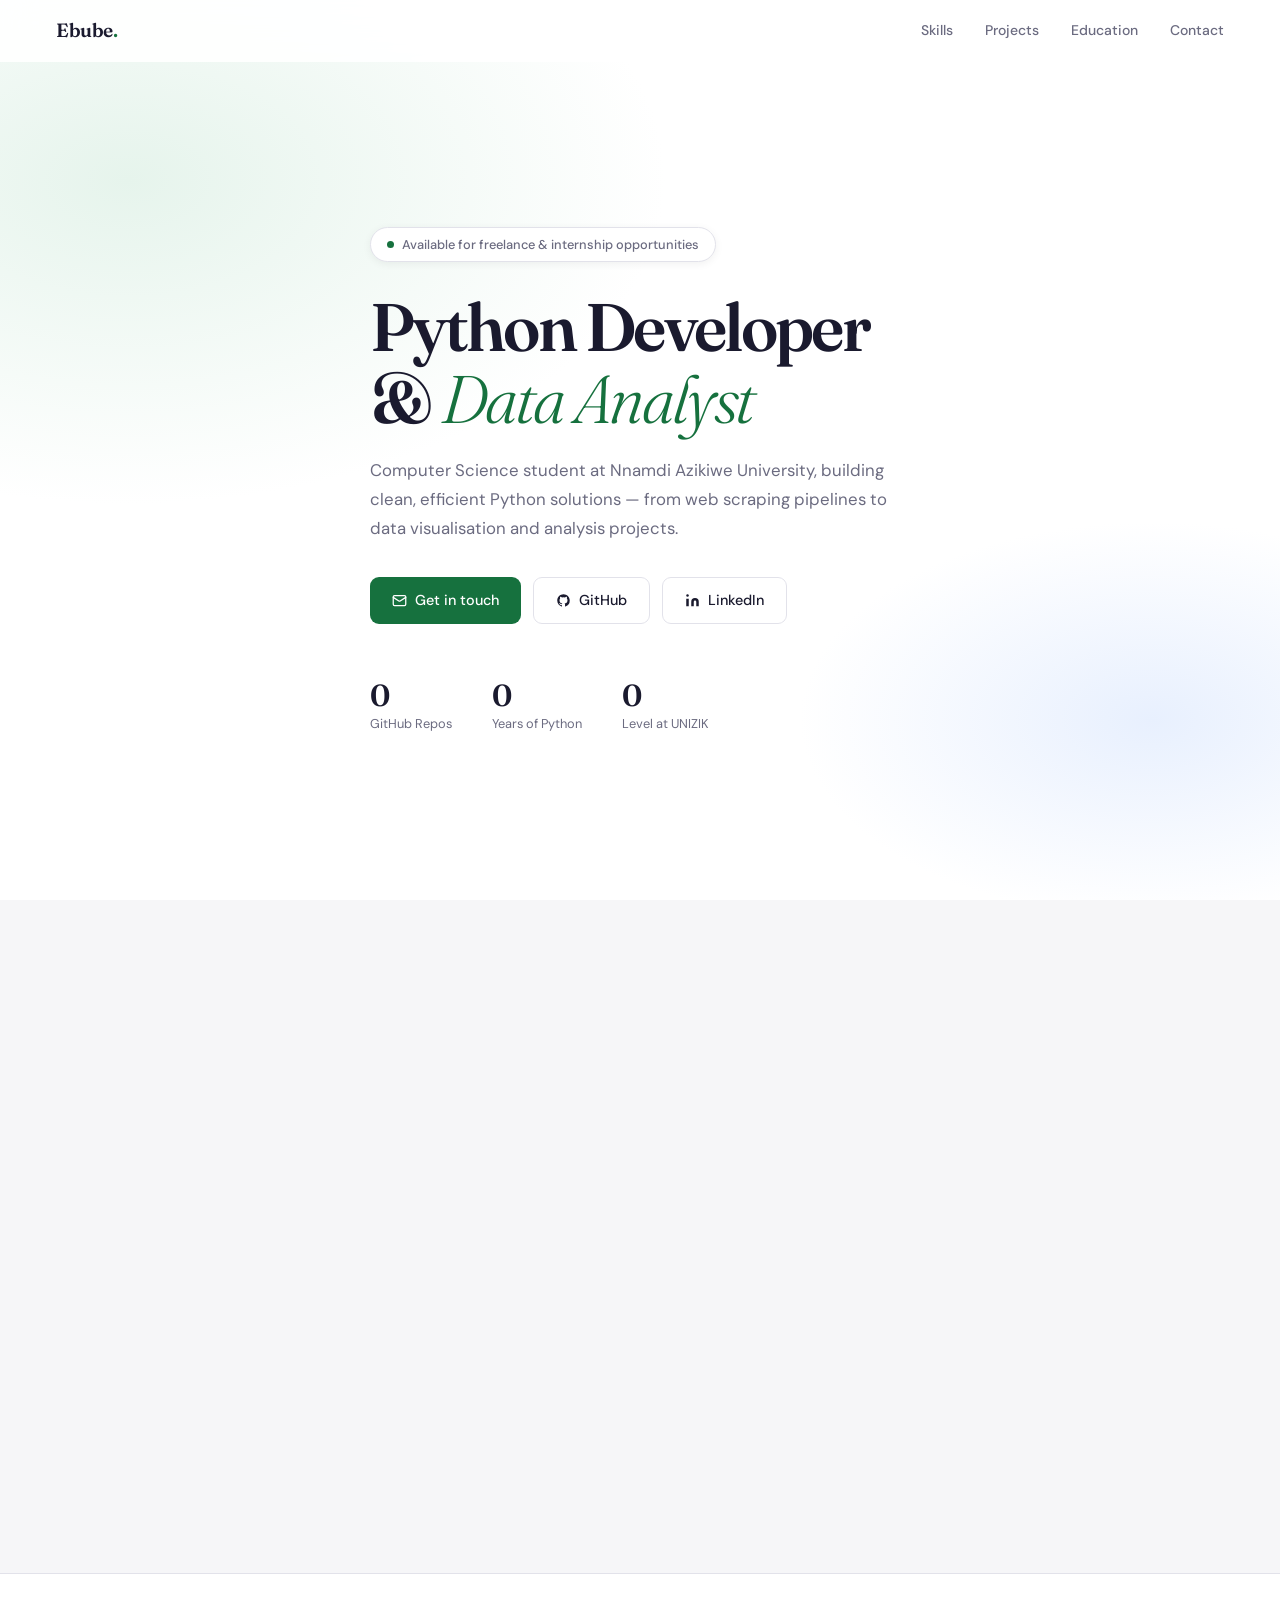
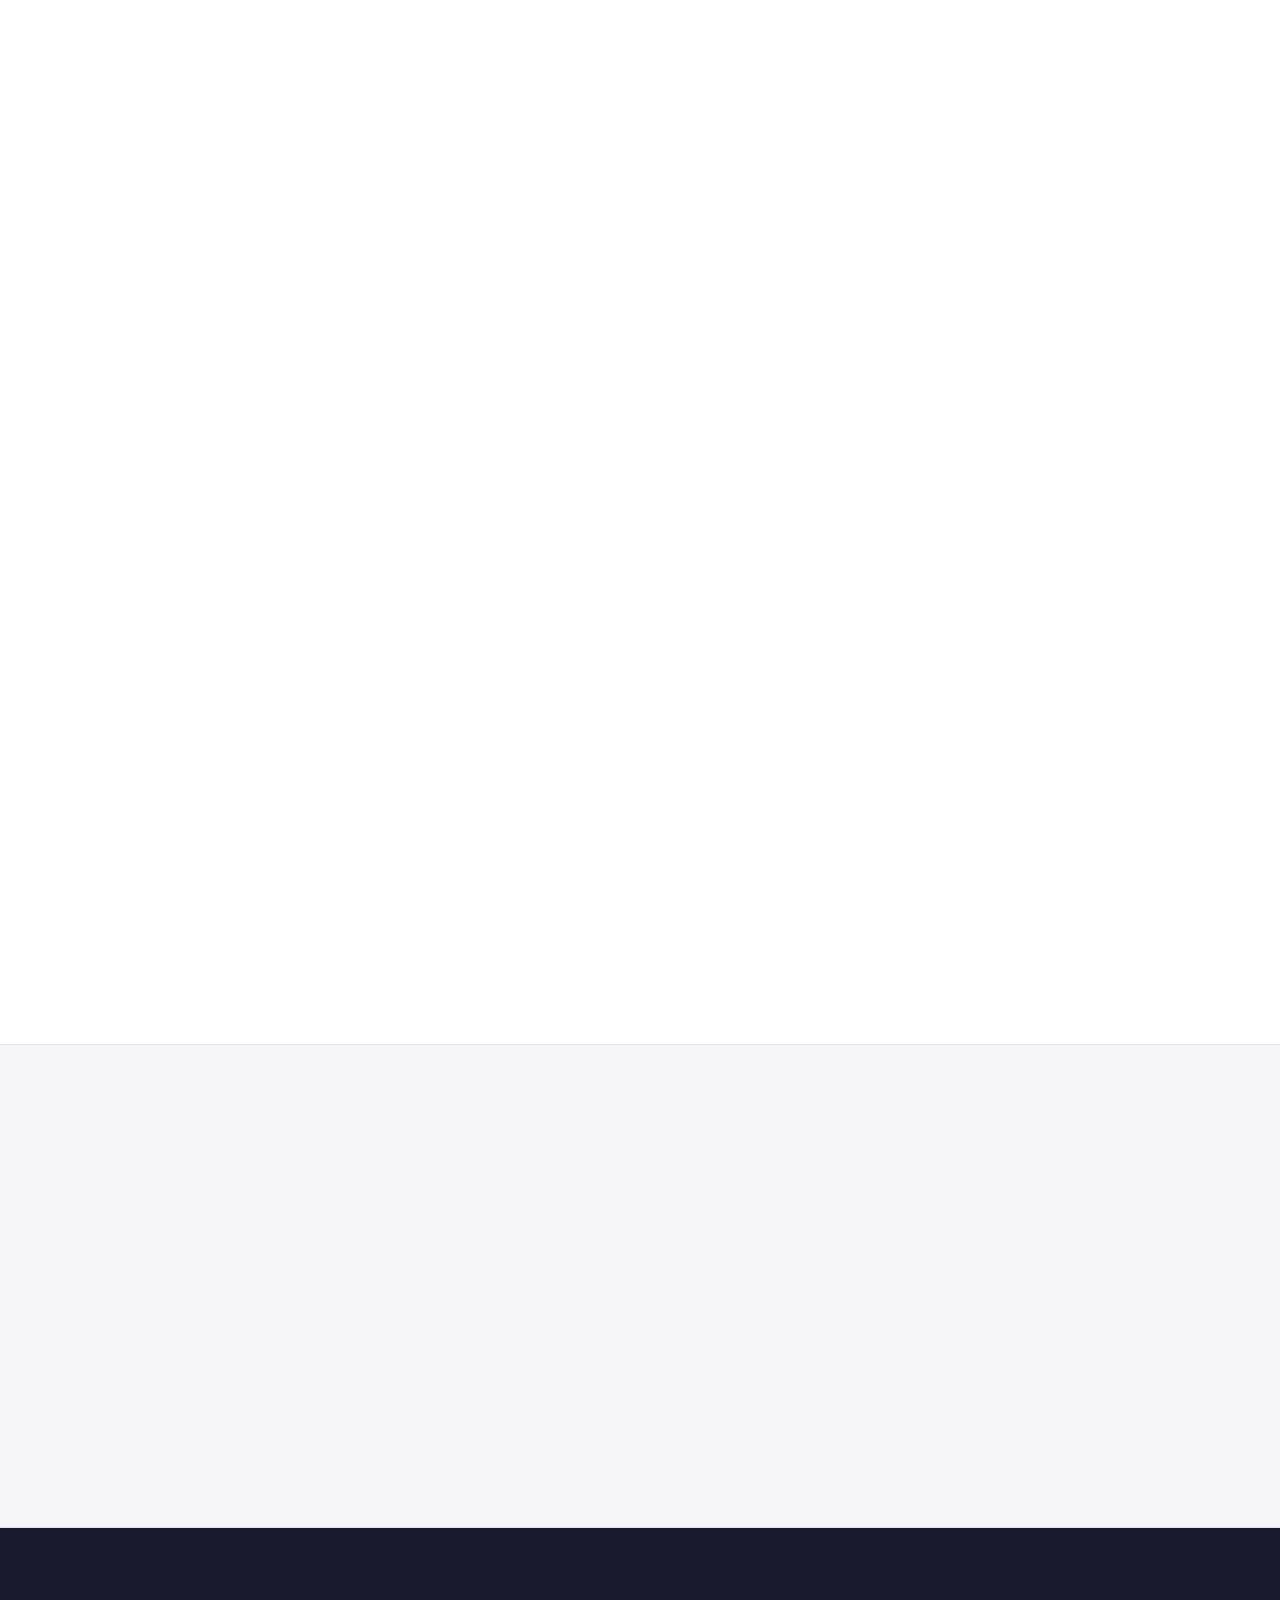
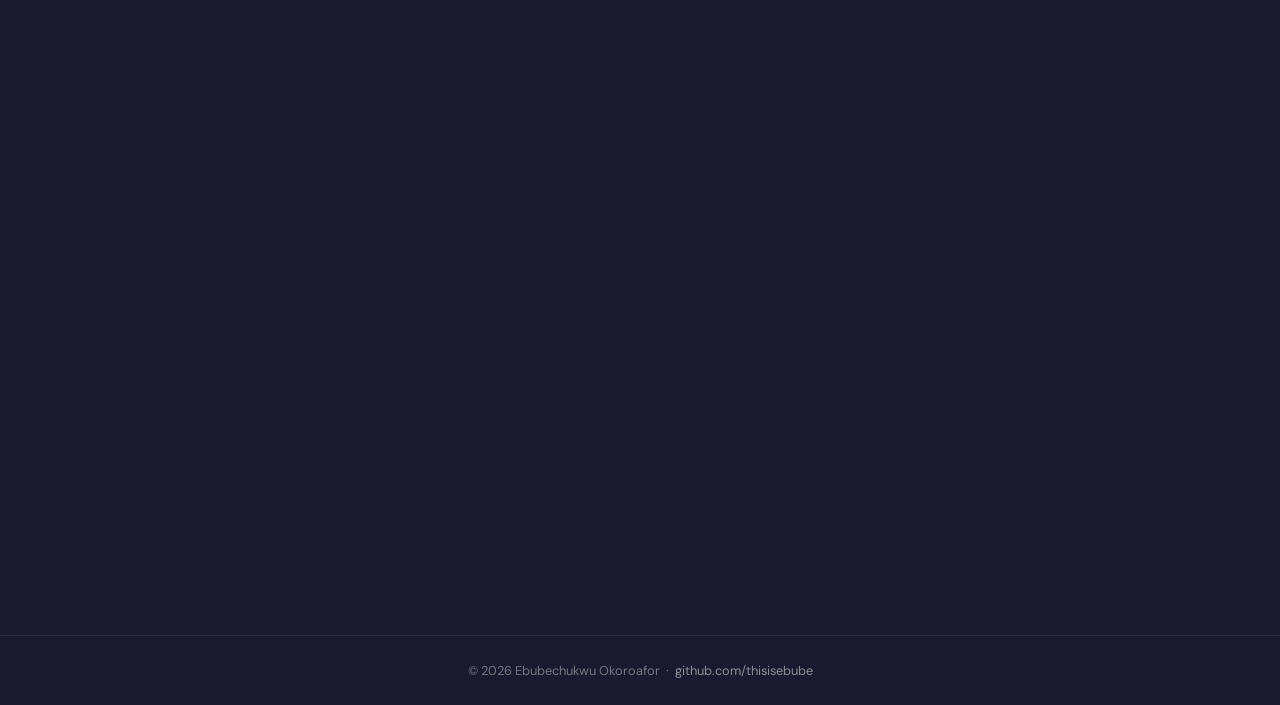
==== commit ece7fe12: "Update GitHub repo count display and fetch method" ====
--- a/index.html
+++ b/index.html
@@ -504,7 +504,7 @@
         </a>
       </div>
       <div class="hero-stats">
-        <div class="hero-stat"><div class="num" id="github-repo-count">—</div><div class="label">GitHub Repos</div></div>
+        <div class="hero-stat"><div class="num" id="github-repo-count">0</div><div class="label">GitHub Repos</div></div>
         <div class="hero-stat"><div class="num" data-count="3">0</div><div class="label">Years of Python</div></div>
         <div class="hero-stat"><div class="num" data-count="300">0</div><div class="label">Level at UNIZIK</div></div>
       </div>
@@ -778,18 +778,18 @@
     }
 
     /* ── Live GitHub repo count ─────────────────────────────────────────── */
-    (async () => {
-      const el = document.getElementById('github-repo-count');
-      try {
-        const res   = await fetch('https://api.github.com/users/thisisebube');
-        const data  = await res.json();
-        const count = typeof data.public_repos === 'number' ? data.public_repos : null;
-        if (count !== null) animateCount(el, count, 1200);
-        else el.textContent = '—';
-      } catch {
-        el.textContent = '—';
-      }
-    })();
+    fetch('https://api.github.com/users/thisisebube')
+      .then(function(res) { return res.json(); })
+      .then(function(data) {
+        var repoEl = document.getElementById('github-repo-count');
+        if (repoEl && typeof data.public_repos === 'number') {
+          animateCount(repoEl, data.public_repos, 1200);
+        }
+      })
+      .catch(function() {
+        var repoEl = document.getElementById('github-repo-count');
+        if (repoEl) repoEl.textContent = '—';
+      });
 
     const counterIO = new IntersectionObserver(entries => {
       entries.forEach(e => {
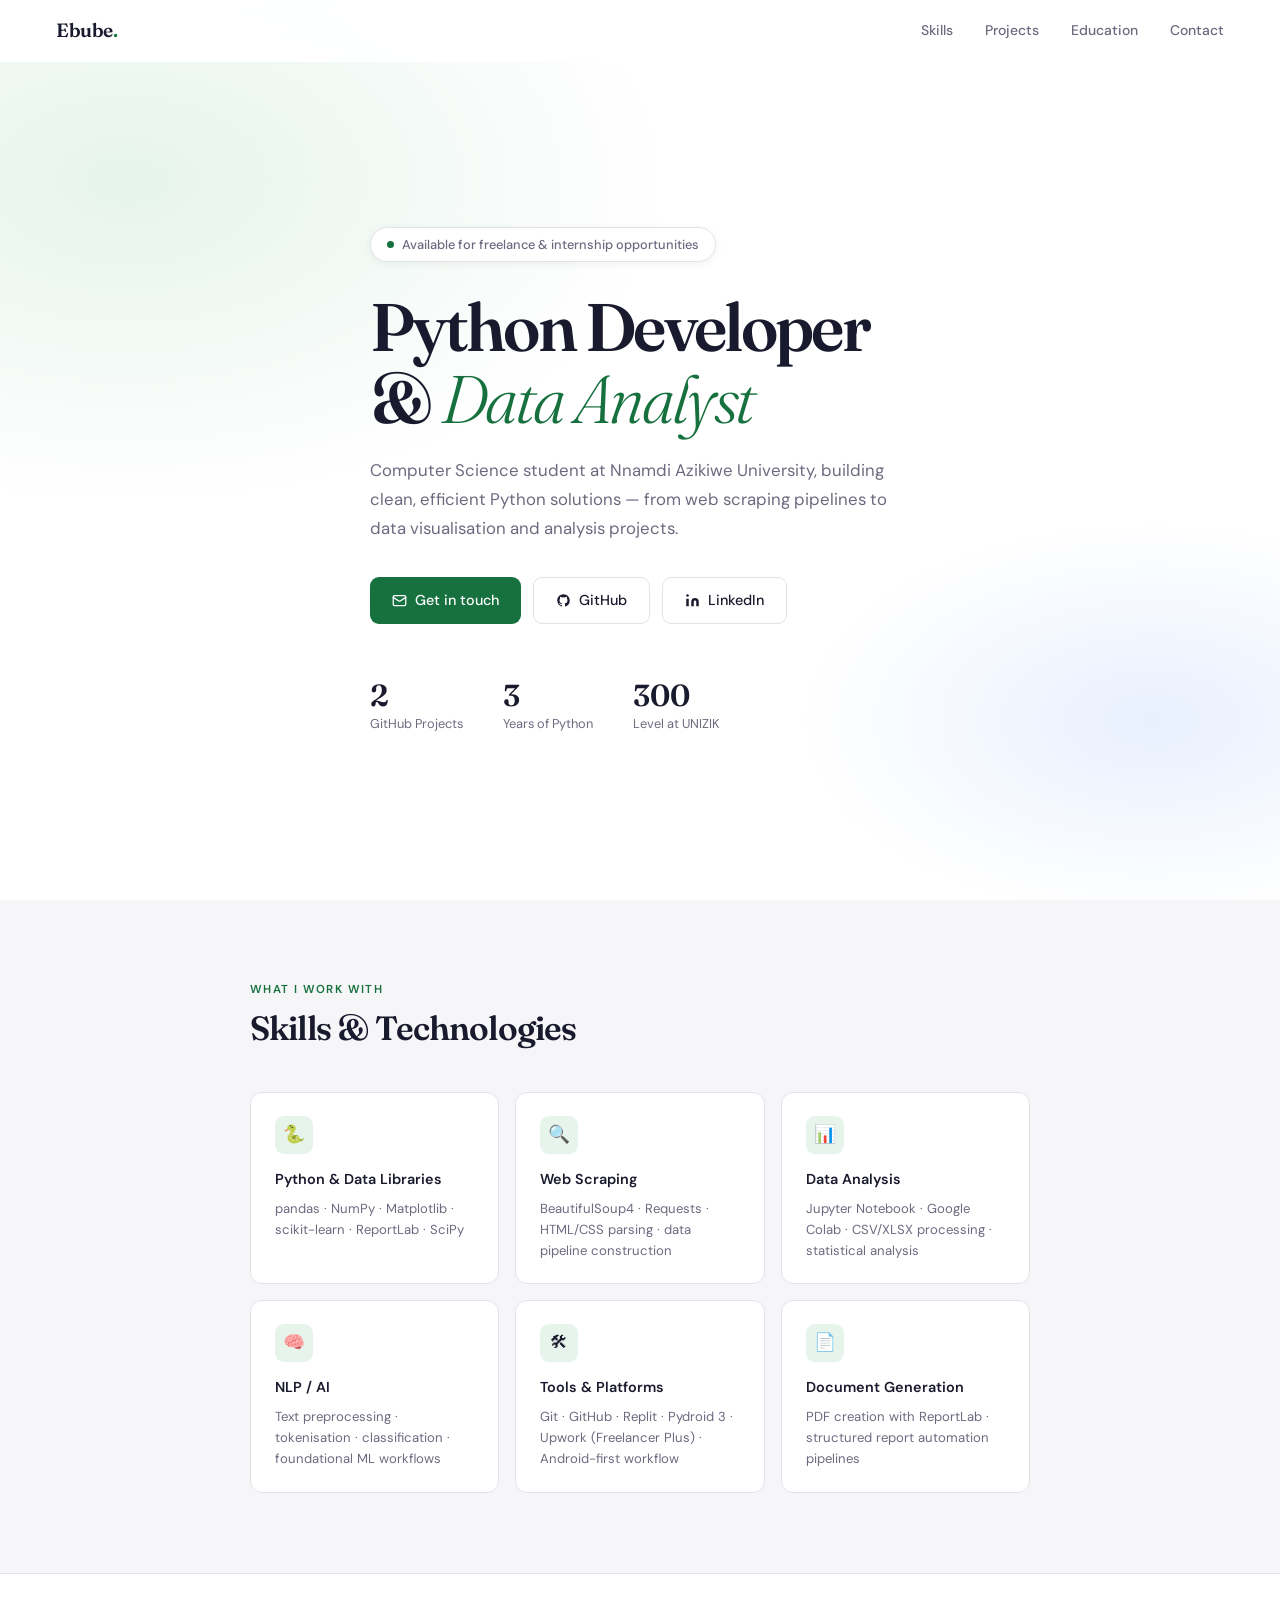
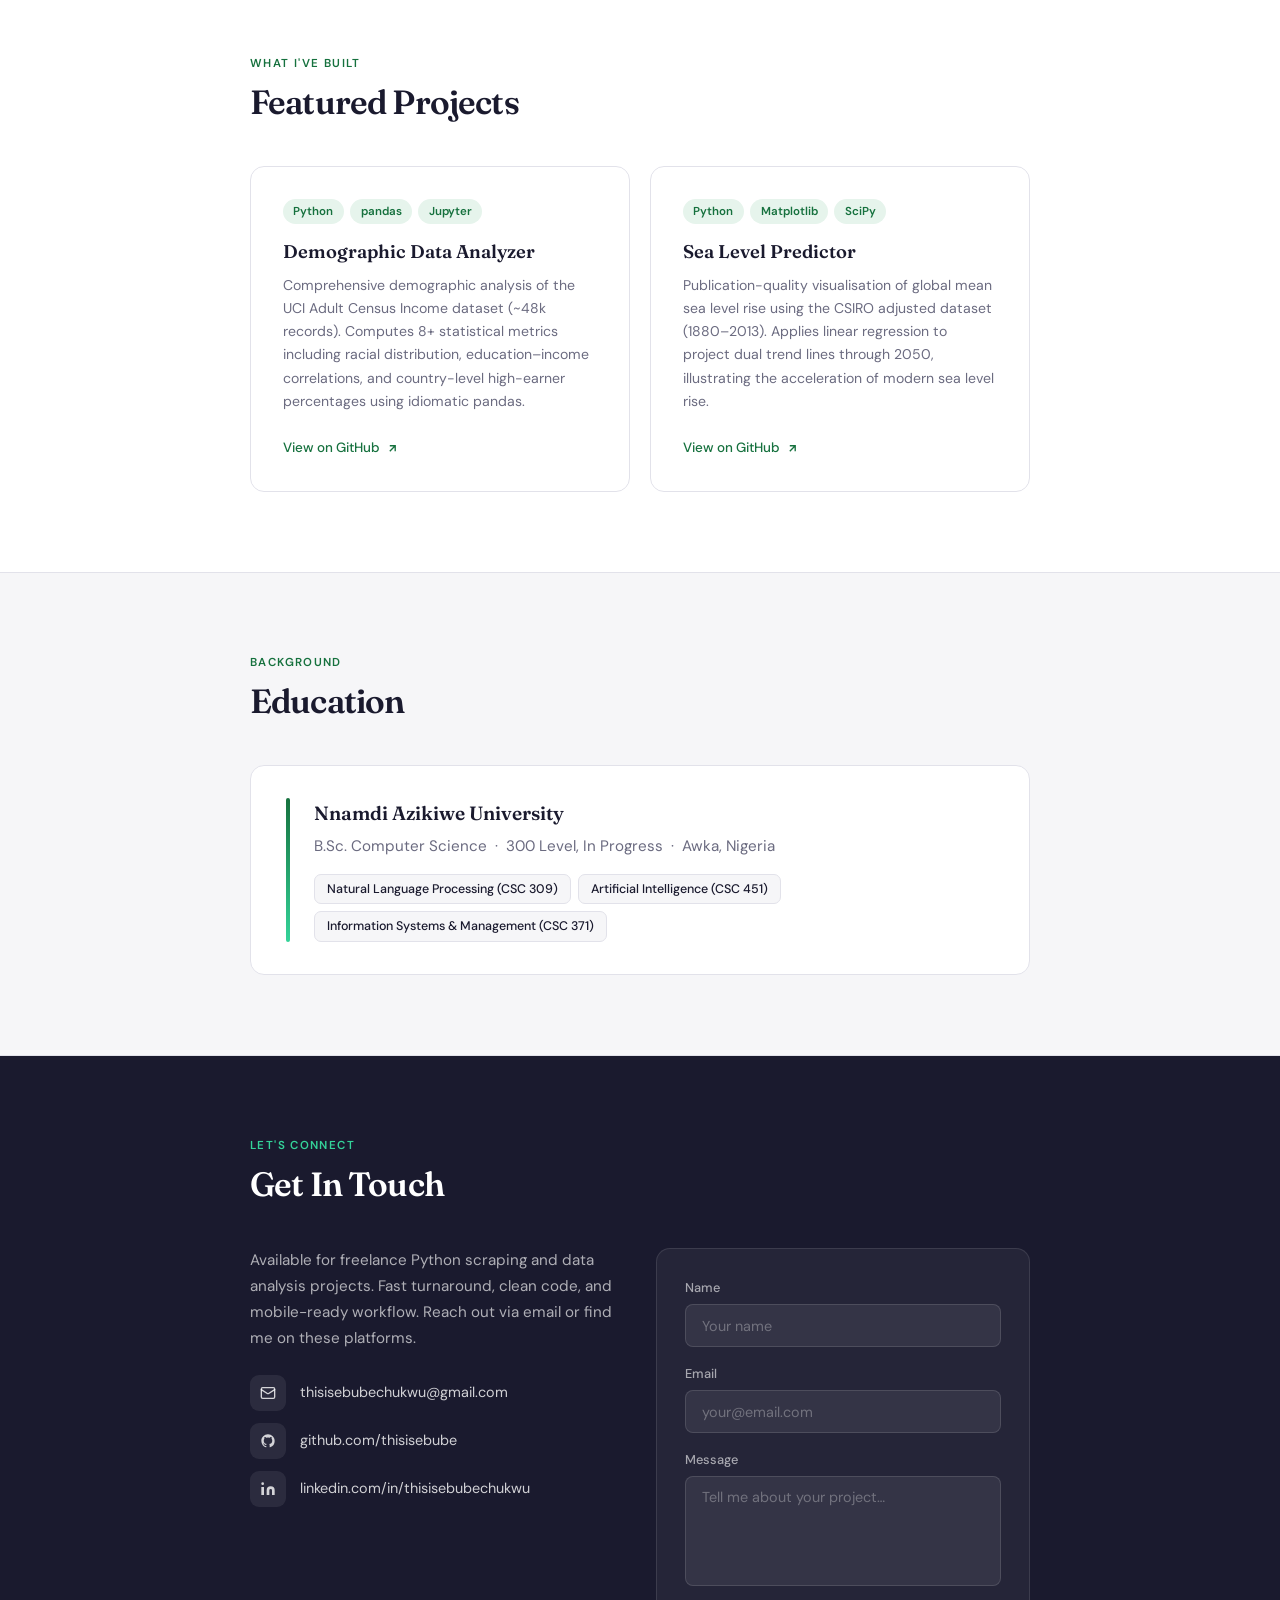
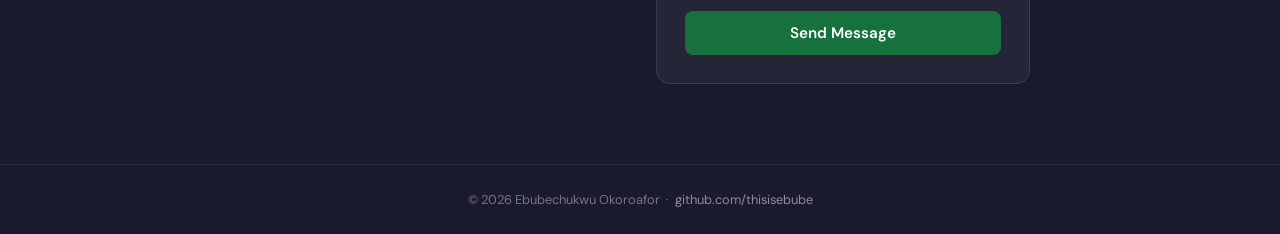
==== commit e2795387: "Remove GitHub repo count and project details" ====
--- a/index.html
+++ b/index.html
@@ -504,7 +504,7 @@
         </a>
       </div>
       <div class="hero-stats">
-        <div class="hero-stat"><div class="num" id="github-repo-count">0</div><div class="label">GitHub Repos</div></div>
+        <div class="hero-stat"><div class="num" data-count="2">0</div><div class="label">GitHub Projects</div></div>
         <div class="hero-stat"><div class="num" data-count="3">0</div><div class="label">Years of Python</div></div>
         <div class="hero-stat"><div class="num" data-count="300">0</div><div class="label">Level at UNIZIK</div></div>
       </div>
@@ -557,26 +557,6 @@
       <p class="section-eyebrow" data-reveal>What I've built</p>
       <h2 class="section-title" data-reveal>Featured Projects</h2>
       <div class="projects-grid">
-        <div class="project-card" data-reveal>
-          <div class="project-tags">
-            <span class="tag">Power BI</span>
-            <span class="tag">DAX</span>
-            <span class="tag">Power Query</span>
-            <span class="tag">Data Visualisation</span>
-          </div>
-          <h3>AI &amp; Data Science Job Market Dashboard</h3>
-          <p>
-            Interactive Power BI dashboard analysing 10,345 synthetic job records across 7 countries
-            and 6 roles (2020–2026). Features a filled map of global openings, salary trend lines,
-            experience-vs-salary scatter plots, and a role-demand matrix. Key finding: demand
-            accelerated post-2022, with the USA leading and ML Engineers commanding the highest salaries.
-          </p>
-          <a class="project-link" href="https://github.com/thisisebube/ai-job-market-dashboard" target="_blank" rel="noopener">
-            View on GitHub
-            <svg width="13" height="13" viewBox="0 0 24 24" fill="none" stroke="currentColor" stroke-width="2.5"><path d="M7 17 17 7M7 7h10v10"/></svg>
-          </a>
-        </div>
-
         <div class="project-card" data-reveal>
           <div class="project-tags">
             <span class="tag">Python</span>
@@ -648,11 +628,11 @@
             email or find me on these platforms.
           </p>
           <div class="contact-links">
-            <a class="contact-link" href="/cdn-cgi/l/email-protection#493d21203a203a2c2b3c2b2c2a213c223e3c092e24282025672a2624">
+            <a class="contact-link" href="mailto:thisisebubechukwu@gmail.com">
               <span class="icon">
                 <svg width="16" height="16" viewBox="0 0 24 24" fill="none" stroke="currentColor" stroke-width="2" stroke-linecap="round" stroke-linejoin="round"><rect x="2" y="4" width="20" height="16" rx="2"/><path d="m22 7-8.97 5.7a1.94 1.94 0 0 1-2.06 0L2 7"/></svg>
               </span>
-              <span class="__cf_email__" data-cfemail="96e2feffe5ffe5f3f4e3f4f3f5fee3fde1e3d6f1fbf7fffab8f5f9fb">[email&#160;protected]</span>
+              thisisebubechukwu@gmail.com
             </a>
             <a class="contact-link" href="https://github.com/thisisebube" target="_blank" rel="noopener">
               <span class="icon">
@@ -703,7 +683,7 @@
 
 
   <!-- ═══════════════════════════════ JS ════════════════════════════════════ -->
-  <script data-cfasync="false" src="/cdn-cgi/scripts/5c5dd728/cloudflare-static/email-decode.min.js"></script><script>
+  <script>
     'use strict';
 
     /* ── Navbar scroll shadow ───────────────────────────────────────────── */
@@ -777,20 +757,6 @@
       })(start);
     }
 
-    /* ── Live GitHub repo count ─────────────────────────────────────────── */
-    fetch('https://api.github.com/users/thisisebube')
-      .then(function(res) { return res.json(); })
-      .then(function(data) {
-        var repoEl = document.getElementById('github-repo-count');
-        if (repoEl && typeof data.public_repos === 'number') {
-          animateCount(repoEl, data.public_repos, 1200);
-        }
-      })
-      .catch(function() {
-        var repoEl = document.getElementById('github-repo-count');
-        if (repoEl) repoEl.textContent = '—';
-      });
-
     const counterIO = new IntersectionObserver(entries => {
       entries.forEach(e => {
         if (!e.isIntersecting) return;
@@ -837,4 +803,13 @@
       // Mailto fallback — no backend required
       const subject = encodeURIComponent('Portfolio contact from ' + name);
       const body    = encodeURIComponent('Name: ' + name + '\nEmail: ' + email + '\n\n' + msg);
-      window.location.href = 'mailto:thi
+      window.location.href = 'mailto:thisisebubechukwu@gmail.com?subject=' + subject + '&body=' + body;
+
+      formMsg.className = 'form-msg success';
+      formMsg.textContent = 'Opening your mail client… Thanks for reaching out!';
+      contactForm.reset();
+    });
+  </script>
+
+</body>
+</html>
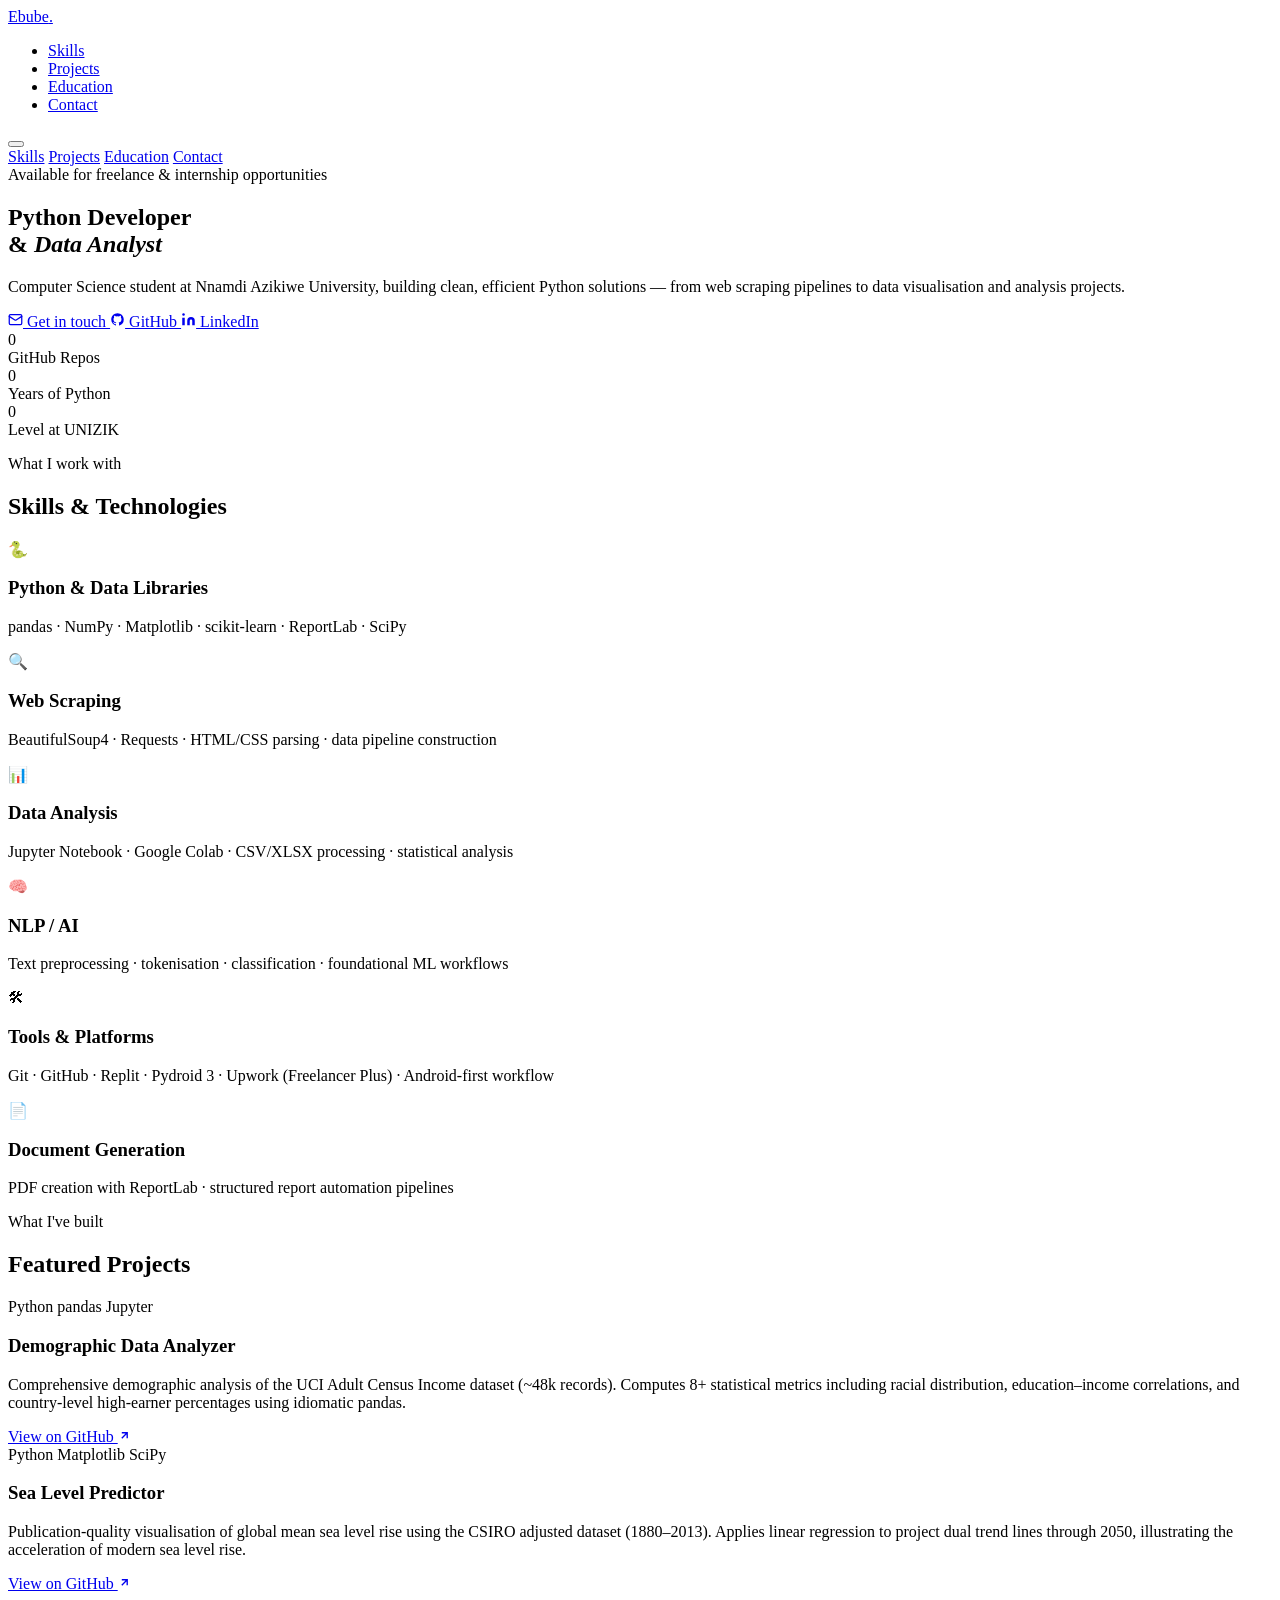
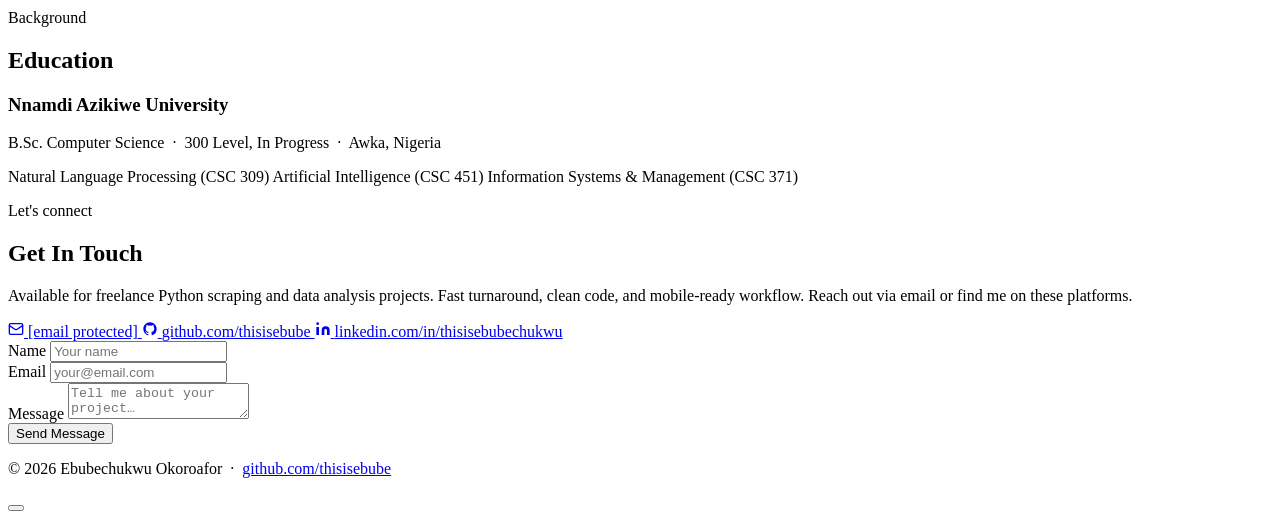
==== commit 876e6633: "Change title and update GitHub stats section Updated title from 'Python Developer' to 'Data Analyst'" ====
--- a/index.html
+++ b/index.html
@@ -3,455 +3,12 @@
 <head>
   <meta charset="UTF-8" />
   <meta name="viewport" content="width=device-width, initial-scale=1.0" />
-  <title>Ebubechukwu Okoroafor · Python Developer</title>
+  <title>Ebubechukwu Okoroafor · Data Analyst</title>
+  <link rel="stylesheet" href="styles.css" />
   <link rel="preconnect" href="https://fonts.googleapis.com" />
   <link rel="preconnect" href="https://fonts.gstatic.com" crossorigin />
   <link href="https://fonts.googleapis.com/css2?family=Fraunces:ital,opsz,wght@0,9..144,300;0,9..144,600;1,9..144,300&family=DM+Sans:opsz,wght@9..40,400;9..40,500;9..40,600&display=swap" rel="stylesheet" />
-
-  <!-- ═══════════════════════════════ CSS ═══════════════════════════════════ -->
-  <style>
-    /* ── Reset & Variables ─────────────────────────────────────────────── */
-    *, *::before, *::after { box-sizing: border-box; margin: 0; padding: 0; }
-
-    :root {
-      --ink:        #1a1a2e;
-      --green:      #16713e;
-      --green-dim:  #0f5230;
-      --green-lt:   #e6f4ec;
-      --gray:       #6b6b80;
-      --gray-lt:    #f6f6f8;
-      --border:     #e2e2ea;
-      --white:      #ffffff;
-      --shadow-sm:  0 2px 8px rgba(0,0,0,.06);
-      --shadow-md:  0 6px 24px rgba(0,0,0,.09);
-      --radius:     12px;
-      --nav-h:      62px;
-      --max:        860px;
-      --ease:       cubic-bezier(.4,0,.2,1);
-    }
-
-    html { scroll-behavior: smooth; font-size: 16px; }
-
-    body {
-      font-family: 'DM Sans', sans-serif;
-      background: var(--white);
-      color: var(--ink);
-      line-height: 1.65;
-      -webkit-font-smoothing: antialiased;
-      overflow-x: hidden;
-    }
-
-    ::-webkit-scrollbar { width: 6px; }
-    ::-webkit-scrollbar-track { background: transparent; }
-    ::-webkit-scrollbar-thumb { background: var(--border); border-radius: 99px; }
-
-    /* ── Navigation ─────────────────────────────────────────────────────── */
-    #navbar {
-      position: fixed; top: 0; left: 0; right: 0; z-index: 200;
-      height: var(--nav-h);
-      display: flex; align-items: center; justify-content: space-between;
-      padding: 0 clamp(1.5rem, 5vw, 3.5rem);
-      background: rgba(255,255,255,.9);
-      backdrop-filter: blur(16px);
-      border-bottom: 1px solid transparent;
-      transition: border-color .3s, box-shadow .3s;
-    }
-    #navbar.scrolled {
-      border-bottom-color: var(--border);
-      box-shadow: var(--shadow-sm);
-    }
-    .nav-logo {
-      font-family: 'Fraunces', serif;
-      font-size: 1.2rem; font-weight: 600;
-      color: var(--ink); text-decoration: none;
-      letter-spacing: -.02em;
-    }
-    .nav-logo span { color: var(--green); }
-
-    .nav-links {
-      display: flex; align-items: center; gap: 2rem;
-      list-style: none;
-    }
-    .nav-links a {
-      text-decoration: none; color: var(--gray);
-      font-size: .875rem; font-weight: 500;
-      position: relative; padding-bottom: 2px;
-      transition: color .2s;
-    }
-    .nav-links a::after {
-      content: ''; position: absolute; bottom: 0; left: 0;
-      width: 0; height: 2px;
-      background: var(--green); border-radius: 2px;
-      transition: width .25s var(--ease);
-    }
-    .nav-links a:hover, .nav-links a.active { color: var(--green); }
-    .nav-links a.active::after, .nav-links a:hover::after { width: 100%; }
-
-    .hamburger {
-      display: none; flex-direction: column; gap: 5px;
-      cursor: pointer; border: none; background: none; padding: 4px;
-    }
-    .hamburger span {
-      display: block; width: 22px; height: 2px;
-      background: var(--ink); border-radius: 2px;
-      transition: transform .3s, opacity .3s;
-    }
-    .hamburger.open span:nth-child(1) { transform: translateY(7px) rotate(45deg); }
-    .hamburger.open span:nth-child(2) { opacity: 0; }
-    .hamburger.open span:nth-child(3) { transform: translateY(-7px) rotate(-45deg); }
-
-    .mobile-menu {
-      display: none; position: fixed;
-      top: var(--nav-h); left: 0; right: 0; z-index: 190;
-      background: var(--white);
-      border-bottom: 1px solid var(--border);
-      box-shadow: var(--shadow-md);
-      padding: 1.5rem clamp(1.5rem, 5vw, 3.5rem) 2rem;
-      flex-direction: column; gap: 1.25rem;
-    }
-    .mobile-menu.open { display: flex; }
-    .mobile-menu a {
-      text-decoration: none; color: var(--ink);
-      font-size: 1.05rem; font-weight: 500;
-      transition: color .2s;
-    }
-    .mobile-menu a:hover { color: var(--green); }
-
-    /* ── Layout ─────────────────────────────────────────────────────────── */
-    .wrapper {
-      max-width: var(--max);
-      margin: 0 auto;
-      padding: 0 clamp(1.5rem, 5vw, 2.5rem);
-    }
-
-    /* ── Buttons ─────────────────────────────────────────────────────────── */
-    .btn {
-      display: inline-flex; align-items: center; gap: .45rem;
-      padding: .65rem 1.4rem; border-radius: 9px;
-      font-family: 'DM Sans', sans-serif;
-      font-size: .9rem; font-weight: 500;
-      text-decoration: none; cursor: pointer;
-      border: none; transition: all .22s var(--ease);
-      white-space: nowrap;
-    }
-    .btn-primary { background: var(--green); color: #fff; }
-    .btn-primary:hover {
-      background: var(--green-dim);
-      transform: translateY(-1px);
-      box-shadow: 0 4px 14px rgba(22,113,62,.3);
-    }
-    .btn-outline {
-      border: 1.5px solid var(--border);
-      color: var(--ink); background: transparent;
-    }
-    .btn-outline:hover {
-      border-color: var(--green); color: var(--green);
-      transform: translateY(-1px);
-    }
-
-    /* ── Section shared ─────────────────────────────────────────────────── */
-    .section { padding: 5rem 0; }
-    .section + .section { border-top: 1px solid var(--border); }
-
-    .section-eyebrow {
-      font-size: .72rem; font-weight: 600;
-      letter-spacing: .12em; text-transform: uppercase;
-      color: var(--green); margin-bottom: .55rem;
-    }
-    .section-title {
-      font-family: 'Fraunces', serif;
-      font-weight: 600; font-size: clamp(1.7rem, 3.5vw, 2.1rem);
-      letter-spacing: -.025em; color: var(--ink);
-      margin-bottom: 2.75rem; line-height: 1.2;
-    }
-
-    /* ── Hero ────────────────────────────────────────────────────────────── */
-    #hero {
-      min-height: 100vh;
-      display: flex; align-items: center;
-      padding-top: var(--nav-h);
-      background:
-        radial-gradient(ellipse 70% 60% at 10% 20%, var(--green-lt) 0%, transparent 60%),
-        radial-gradient(ellipse 50% 40% at 90% 80%, #e8f0fe 0%, transparent 55%);
-    }
-    .hero-inner {
-      max-width: var(--max);
-      margin: 0 auto;
-      padding: 4rem clamp(1.5rem, 5vw, 2.5rem);
-    }
-    .hero-badge {
-      display: inline-flex; align-items: center; gap: .5rem;
-      background: var(--white);
-      border: 1px solid var(--border);
-      border-radius: 999px;
-      padding: .35rem 1rem;
-      font-size: .8rem; font-weight: 500; color: var(--gray);
-      margin-bottom: 1.8rem;
-      box-shadow: var(--shadow-sm);
-      animation: fadeDown .6s var(--ease) both;
-    }
-    .dot {
-      width: 7px; height: 7px; border-radius: 50%;
-      background: var(--green);
-      animation: pulse 2s ease infinite;
-    }
-    @keyframes pulse {
-      0%,100% { box-shadow: 0 0 0 0 rgba(22,113,62,.4); }
-      50%      { box-shadow: 0 0 0 5px rgba(22,113,62,0); }
-    }
-    #hero h1 {
-      font-family: 'Fraunces', serif;
-      font-weight: 600;
-      font-size: clamp(2.8rem, 7vw, 4.2rem);
-      letter-spacing: -.04em; line-height: 1.08;
-      color: var(--ink); margin-bottom: 1.3rem;
-      animation: fadeUp .7s .1s var(--ease) both;
-    }
-    #hero h1 em { font-style: italic; font-weight: 300; color: var(--green); }
-    .hero-sub {
-      max-width: 540px;
-      font-size: 1.05rem; color: var(--gray);
-      margin-bottom: 2.2rem; line-height: 1.7;
-      animation: fadeUp .7s .2s var(--ease) both;
-    }
-    .hero-cta {
-      display: flex; flex-wrap: wrap; gap: .75rem;
-      animation: fadeUp .7s .3s var(--ease) both;
-    }
-    .hero-stats {
-      display: flex; gap: 2.5rem; margin-top: 3.5rem; flex-wrap: wrap;
-      animation: fadeUp .7s .4s var(--ease) both;
-    }
-    .hero-stat .num {
-      font-family: 'Fraunces', serif;
-      font-size: 1.9rem; font-weight: 600;
-      color: var(--ink); line-height: 1;
-    }
-    .hero-stat .label { font-size: .8rem; color: var(--gray); margin-top: .2rem; }
-
-    /* ── Skills ─────────────────────────────────────────────────────────── */
-    #skills { background: var(--gray-lt); }
-
-    .skills-grid {
-      display: grid;
-      grid-template-columns: repeat(auto-fill, minmax(240px, 1fr));
-      gap: 1rem;
-    }
-    .skill-card {
-      background: var(--white);
-      border: 1px solid var(--border);
-      border-radius: var(--radius);
-      padding: 1.4rem 1.5rem;
-      transition: border-color .2s, box-shadow .2s, transform .2s;
-    }
-    .skill-card:hover {
-      border-color: var(--green);
-      box-shadow: 0 4px 20px rgba(22,113,62,.1);
-      transform: translateY(-2px);
-    }
-    .skill-icon {
-      width: 38px; height: 38px; border-radius: 9px;
-      background: var(--green-lt);
-      display: flex; align-items: center; justify-content: center;
-      margin-bottom: .9rem; font-size: 1.1rem;
-    }
-    .skill-card h3 { font-size: .9rem; font-weight: 600; color: var(--ink); margin-bottom: .4rem; }
-    .skill-card p  { font-size: .82rem; color: var(--gray); line-height: 1.6; }
-
-    /* ── Projects ────────────────────────────────────────────────────────── */
-    .projects-grid {
-      display: grid;
-      grid-template-columns: repeat(auto-fill, minmax(320px, 1fr));
-      gap: 1.25rem;
-    }
-    .project-card {
-      border: 1px solid var(--border);
-      border-radius: 14px; padding: 2rem;
-      display: flex; flex-direction: column;
-      transition: border-color .2s, box-shadow .2s, transform .22s;
-      position: relative; overflow: hidden;
-    }
-    .project-card::before {
-      content: ''; position: absolute;
-      top: 0; left: 0; right: 0; height: 3px;
-      background: linear-gradient(90deg, var(--green), #34d399);
-      transform: scaleX(0); transform-origin: left;
-      transition: transform .3s var(--ease);
-    }
-    .project-card:hover {
-      border-color: var(--green);
-      box-shadow: var(--shadow-md);
-      transform: translateY(-3px);
-    }
-    .project-card:hover::before { transform: scaleX(1); }
-
-    .project-tags { display: flex; flex-wrap: wrap; gap: .4rem; margin-bottom: 1rem; }
-    .tag {
-      background: var(--green-lt); color: var(--green);
-      font-size: .72rem; font-weight: 600;
-      padding: .2rem .65rem; border-radius: 999px;
-    }
-    .project-card h3 {
-      font-family: 'Fraunces', serif;
-      font-size: 1.15rem; font-weight: 600;
-      color: var(--ink); margin-bottom: .6rem; line-height: 1.3;
-    }
-    .project-card p {
-      font-size: .88rem; color: var(--gray);
-      line-height: 1.65; flex: 1; margin-bottom: 1.5rem;
-    }
-    .project-link {
-      display: inline-flex; align-items: center; gap: .35rem;
-      font-size: .84rem; font-weight: 500; color: var(--green);
-      text-decoration: none; transition: gap .2s;
-    }
-    .project-link:hover { gap: .55rem; }
-
-    /* ── Education ───────────────────────────────────────────────────────── */
-    #education { background: var(--gray-lt); }
-
-    .edu-card {
-      background: var(--white);
-      border: 1px solid var(--border);
-      border-radius: 14px; padding: 2rem 2.2rem;
-      display: flex; gap: 1.5rem;
-    }
-    .edu-stripe {
-      width: 4px;
-      background: linear-gradient(180deg, var(--green), #34d399);
-      border-radius: 4px; flex-shrink: 0;
-    }
-    .edu-body h3 {
-      font-family: 'Fraunces', serif;
-      font-size: 1.2rem; font-weight: 600;
-      color: var(--ink); margin-bottom: .25rem;
-    }
-    .edu-body .degree { font-size: .95rem; color: var(--gray); margin-bottom: .9rem; }
-    .edu-courses { display: flex; flex-wrap: wrap; gap: .45rem; }
-    .course-tag {
-      background: var(--gray-lt); border: 1px solid var(--border);
-      color: var(--ink); font-size: .78rem; font-weight: 500;
-      padding: .25rem .75rem; border-radius: 7px;
-    }
-
-    /* ── Contact ─────────────────────────────────────────────────────────── */
-    #contact { background: var(--ink); color: #fff; }
-    #contact .section-eyebrow { color: #34d399; }
-    #contact .section-title   { color: #fff; }
-
-    .contact-grid {
-      display: grid;
-      grid-template-columns: 1fr 1fr;
-      gap: 2rem; align-items: start;
-    }
-    .contact-text p {
-      color: rgba(255,255,255,.65);
-      font-size: .95rem; line-height: 1.7; margin-bottom: 1.5rem;
-    }
-    .contact-links { display: flex; flex-direction: column; gap: .75rem; }
-    .contact-link {
-      display: flex; align-items: center; gap: .85rem;
-      text-decoration: none; color: rgba(255,255,255,.8);
-      font-size: .9rem; transition: color .2s;
-    }
-    .contact-link:hover { color: #fff; }
-    .contact-link .icon {
-      width: 36px; height: 36px; border-radius: 9px;
-      background: rgba(255,255,255,.08);
-      display: flex; align-items: center; justify-content: center;
-      flex-shrink: 0; transition: background .2s;
-    }
-    .contact-link:hover .icon { background: rgba(52,211,153,.15); }
-
-    /* Contact form */
-    .contact-form {
-      background: rgba(255,255,255,.05);
-      border: 1px solid rgba(255,255,255,.1);
-      border-radius: 14px; padding: 1.75rem;
-    }
-    .form-group { margin-bottom: 1rem; }
-    .form-group label {
-      display: block; font-size: .8rem; font-weight: 500;
-      color: rgba(255,255,255,.6); margin-bottom: .4rem;
-    }
-    .form-group input,
-    .form-group textarea {
-      width: 100%; padding: .7rem 1rem;
-      background: rgba(255,255,255,.07);
-      border: 1px solid rgba(255,255,255,.12);
-      border-radius: 8px; color: #fff;
-      font-family: 'DM Sans', sans-serif; font-size: .9rem;
-      transition: border-color .2s, background .2s;
-      outline: none; resize: none;
-    }
-    .form-group input::placeholder,
-    .form-group textarea::placeholder { color: rgba(255,255,255,.3); }
-    .form-group input:focus,
-    .form-group textarea:focus {
-      border-color: #34d399;
-      background: rgba(255,255,255,.1);
-    }
-    .form-group textarea { height: 110px; }
-    .form-submit {
-      width: 100%; padding: .75rem;
-      background: var(--green); color: #fff;
-      border: none; border-radius: 8px;
-      font-family: 'DM Sans', sans-serif;
-      font-size: .95rem; font-weight: 600;
-      cursor: pointer; transition: background .2s, transform .2s;
-    }
-    .form-submit:hover { background: var(--green-dim); transform: translateY(-1px); }
-    .form-msg {
-      display: none; margin-top: .75rem; padding: .65rem 1rem;
-      border-radius: 8px; font-size: .85rem; text-align: center;
-    }
-    .form-msg.success { background: rgba(52,211,153,.15); color: #34d399; display: block; }
-    .form-msg.error   { background: rgba(239,68,68,.15);  color: #f87171;  display: block; }
-
-    /* ── Footer ──────────────────────────────────────────────────────────── */
-    footer {
-      background: var(--ink); color: rgba(255,255,255,.4);
-      border-top: 1px solid rgba(255,255,255,.08);
-      text-align: center; padding: 1.5rem; font-size: .8rem;
-    }
-    footer a { color: rgba(255,255,255,.5); text-decoration: none; }
-    footer a:hover { color: #34d399; }
-
-    /* ── Back to top ─────────────────────────────────────────────────────── */
-    #back-top {
-      position: fixed; bottom: 1.5rem; right: 1.5rem; z-index: 150;
-      width: 42px; height: 42px; border-radius: 50%;
-      background: var(--green); color: #fff;
-      border: none; cursor: pointer;
-      display: flex; align-items: center; justify-content: center;
-      box-shadow: 0 4px 16px rgba(22,113,62,.35);
-      opacity: 0; pointer-events: none;
-      transition: opacity .3s, transform .3s;
-    }
-    #back-top.visible { opacity: 1; pointer-events: all; }
-    #back-top:hover { transform: translateY(-3px); }
-
-    /* ── Reveal ──────────────────────────────────────────────────────────── */
-    [data-reveal] {
-      opacity: 0; transform: translateY(24px);
-      transition: opacity .6s var(--ease), transform .6s var(--ease);
-    }
-    [data-reveal].visible { opacity: 1; transform: translateY(0); }
-
-    @keyframes fadeDown { from { opacity:0; transform:translateY(-12px); } to { opacity:1; transform:translateY(0); } }
-    @keyframes fadeUp   { from { opacity:0; transform:translateY(16px);  } to { opacity:1; transform:translateY(0); } }
-
-    /* ── Responsive ──────────────────────────────────────────────────────── */
-    @media (max-width: 700px) {
-      .nav-links { display: none; }
-      .hamburger { display: flex; }
-      .contact-grid { grid-template-columns: 1fr; }
-      .hero-stats { gap: 1.75rem; }
-      .projects-grid { grid-template-columns: 1fr; }
-      .edu-card { flex-direction: column; gap: .75rem; }
-      .edu-stripe { width: 100%; height: 4px; }
-    }
-  </style>
+  <script src="app.js" defer></script>
 </head>
 <body>
 
@@ -504,7 +61,10 @@
         </a>
       </div>
       <div class="hero-stats">
-        <div class="hero-stat"><div class="num" data-count="2">0</div><div class="label">GitHub Projects</div></div>
+        <div class="hero-stat">
+          <div class="num" id="github-repo-count">0</div>
+          <div class="label">GitHub Repos</div>
+        </div>
         <div class="hero-stat"><div class="num" data-count="3">0</div><div class="label">Years of Python</div></div>
         <div class="hero-stat"><div class="num" data-count="300">0</div><div class="label">Level at UNIZIK</div></div>
       </div>
@@ -628,11 +188,11 @@
             email or find me on these platforms.
           </p>
           <div class="contact-links">
-            <a class="contact-link" href="mailto:thisisebubechukwu@gmail.com">
+            <a class="contact-link" href="/cdn-cgi/l/email-protection#c2a7a0b7a0a782a7a0b7a0a7b6aaa7a6a7b4ecadacaeabaca7">
               <span class="icon">
                 <svg width="16" height="16" viewBox="0 0 24 24" fill="none" stroke="currentColor" stroke-width="2" stroke-linecap="round" stroke-linejoin="round"><rect x="2" y="4" width="20" height="16" rx="2"/><path d="m22 7-8.97 5.7a1.94 1.94 0 0 1-2.06 0L2 7"/></svg>
               </span>
-              thisisebubechukwu@gmail.com
+              <span class="__cf_email__" data-cfemail="690c0b1c0b0c290c0b1c0b0c1d010c0d0c1f4706070500070c">[email&#160;protected]</span>
             </a>
             <a class="contact-link" href="https://github.com/thisisebube" target="_blank" rel="noopener">
               <span class="icon">
@@ -678,138 +238,4 @@
   </footer>
 
   <button id="back-top" aria-label="Back to top">
-    <svg width="16" height="16" viewBox="0 0 24 24" fill="none" stroke="currentColor" stroke-width="2.5" stroke-linecap="round"><path d="M18 15l-6-6-6 6"/></svg>
-  </button>
-
-
-  <!-- ═══════════════════════════════ JS ════════════════════════════════════ -->
-  <script>
-    'use strict';
-
-    /* ── Navbar scroll shadow ───────────────────────────────────────────── */
-    const navbar = document.getElementById('navbar');
-    window.addEventListener('scroll', () => {
-      navbar.classList.toggle('scrolled', window.scrollY > 20);
-    }, { passive: true });
-
-    /* ── Active nav link on scroll ──────────────────────────────────────── */
-    const sections   = document.querySelectorAll('section[id]');
-    const navAnchors = document.querySelectorAll('.nav-links a');
-
-    new IntersectionObserver(entries => {
-      entries.forEach(e => {
-        if (!e.isIntersecting) return;
-        navAnchors.forEach(a =>
-          a.classList.toggle('active', a.getAttribute('href') === '#' + e.target.id)
-        );
-      });
-    }, { rootMargin: '-40% 0px -55% 0px' }).observe
-      && sections.forEach(s =>
-        new IntersectionObserver(entries => {
-          entries.forEach(e => {
-            if (!e.isIntersecting) return;
-            navAnchors.forEach(a =>
-              a.classList.toggle('active', a.getAttribute('href') === '#' + e.target.id)
-            );
-          });
-        }, { rootMargin: '-40% 0px -55% 0px' }).observe(s)
-      );
-
-    /* ── Hamburger / mobile drawer ──────────────────────────────────────── */
-    const hamburger  = document.getElementById('hamburger');
-    const mobileMenu = document.getElementById('mobile-menu');
-
-    hamburger.addEventListener('click', () => {
-      const open = mobileMenu.classList.toggle('open');
-      hamburger.classList.toggle('open', open);
-      hamburger.setAttribute('aria-expanded', String(open));
-    });
-    document.querySelectorAll('.mob-link').forEach(link =>
-      link.addEventListener('click', () => {
-        mobileMenu.classList.remove('open');
-        hamburger.classList.remove('open');
-        hamburger.setAttribute('aria-expanded', 'false');
-      })
-    );
-
-    /* ── Scroll reveal ──────────────────────────────────────────────────── */
-    const revealIO = new IntersectionObserver(entries => {
-      entries.forEach(entry => {
-        if (!entry.isIntersecting) return;
-        const siblings = [...entry.target.parentElement.querySelectorAll('[data-reveal]')];
-        const idx      = siblings.indexOf(entry.target);
-        entry.target.style.transitionDelay = (idx * 85) + 'ms';
-        entry.target.classList.add('visible');
-        revealIO.unobserve(entry.target);
-      });
-    }, { threshold: 0.1 });
-    document.querySelectorAll('[data-reveal]').forEach(el => revealIO.observe(el));
-
-    /* ── Animated counters ──────────────────────────────────────────────── */
-    function animateCount(el, target, duration) {
-      const start = performance.now();
-      (function tick(now) {
-        const p = Math.min((now - start) / duration, 1);
-        const e = 1 - Math.pow(1 - p, 3);          // ease-out cubic
-        el.textContent = Math.floor(e * target);
-        if (p < 1) requestAnimationFrame(tick);
-        else el.textContent = target;
-      })(start);
-    }
-
-    const counterIO = new IntersectionObserver(entries => {
-      entries.forEach(e => {
-        if (!e.isIntersecting) return;
-        animateCount(e.target, parseInt(e.target.dataset.count, 10), 1400);
-        counterIO.unobserve(e.target);
-      });
-    }, { threshold: 0.5 });
-    document.querySelectorAll('[data-count]').forEach(el => counterIO.observe(el));
-
-    /* ── Back to top ────────────────────────────────────────────────────── */
-    const backTop = document.getElementById('back-top');
-    window.addEventListener('scroll', () =>
-      backTop.classList.toggle('visible', window.scrollY > 400),
-      { passive: true }
-    );
-    backTop.addEventListener('click', () =>
-      window.scrollTo({ top: 0, behavior: 'smooth' })
-    );
-
-    /* ── Contact form ───────────────────────────────────────────────────── */
-    const contactForm = document.getElementById('contact-form');
-    const formMsg     = document.getElementById('form-msg');
-
-    contactForm.addEventListener('submit', e => {
-      e.preventDefault();
-      formMsg.className = 'form-msg';
-      formMsg.textContent = '';
-
-      const name  = document.getElementById('cf-name').value.trim();
-      const email = document.getElementById('cf-email').value.trim();
-      const msg   = document.getElementById('cf-msg').value.trim();
-
-      if (!name || !email || !msg) {
-        formMsg.className = 'form-msg error';
-        formMsg.textContent = 'Please fill in all fields.';
-        return;
-      }
-      if (!/^[^\s@]+@[^\s@]+\.[^\s@]+$/.test(email)) {
-        formMsg.className = 'form-msg error';
-        formMsg.textContent = 'Please enter a valid email address.';
-        return;
-      }
-
-      // Mailto fallback — no backend required
-      const subject = encodeURIComponent('Portfolio contact from ' + name);
-      const body    = encodeURIComponent('Name: ' + name + '\nEmail: ' + email + '\n\n' + msg);
-      window.location.href = 'mailto:thisisebubechukwu@gmail.com?subject=' + subject + '&body=' + body;
-
-      formMsg.className = 'form-msg success';
-      formMsg.textContent = 'Opening your mail client… Thanks for reaching out!';
-      contactForm.reset();
-    });
-  </script>
-
-</body>
-</html>
+    <svg width="16" height="16" viewBox="0 0 24 2
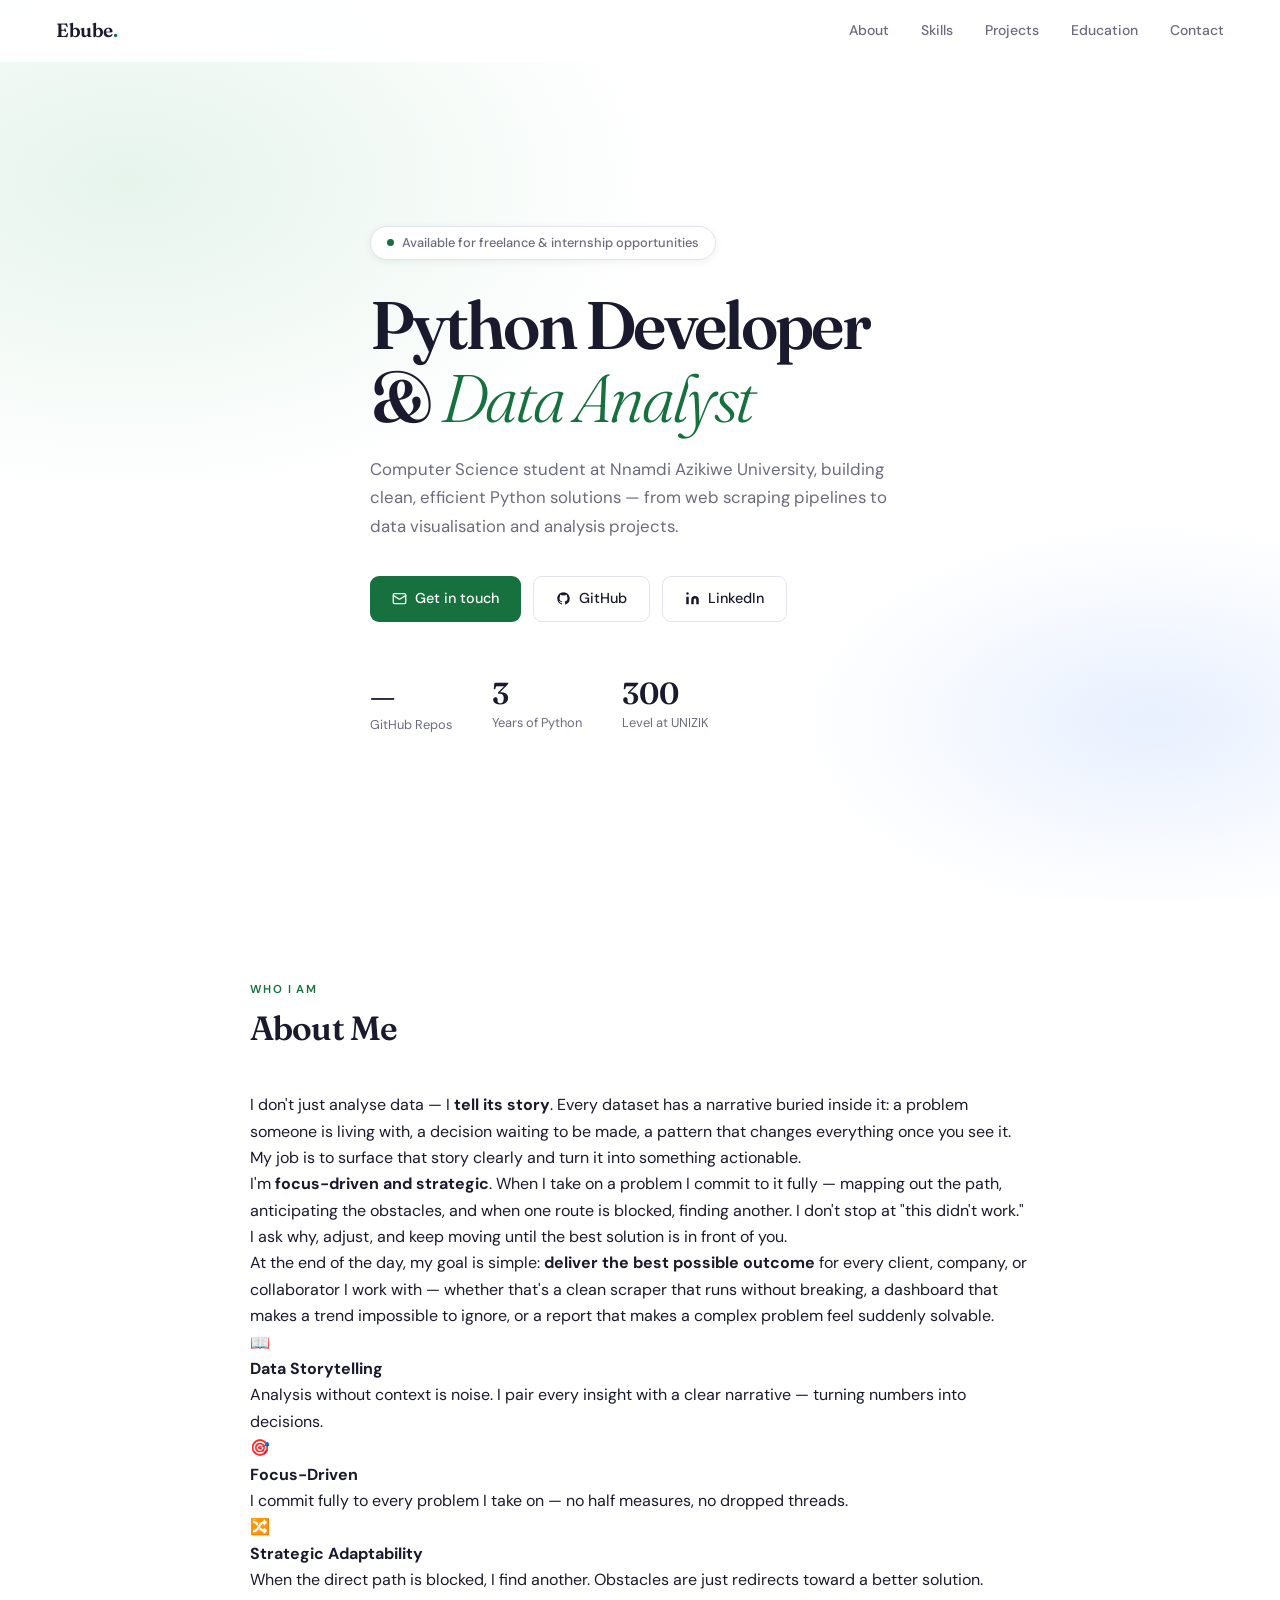
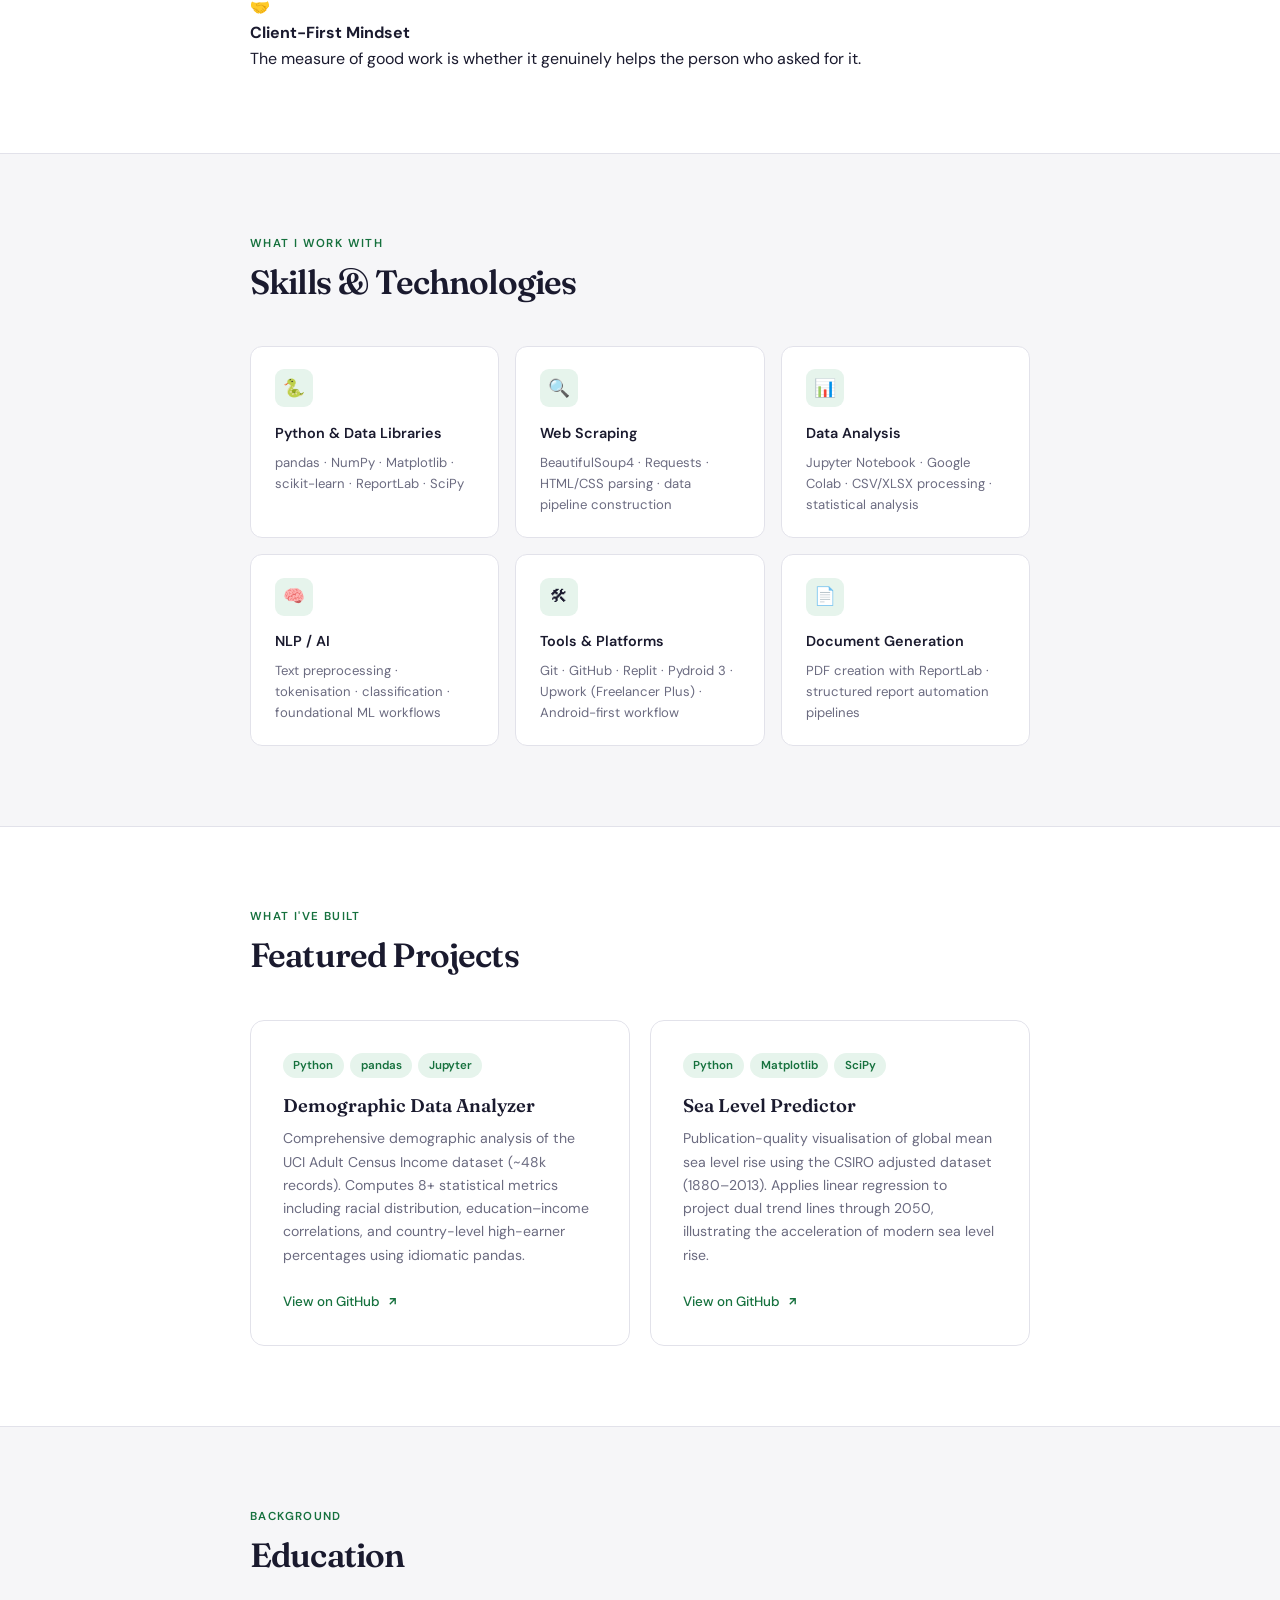
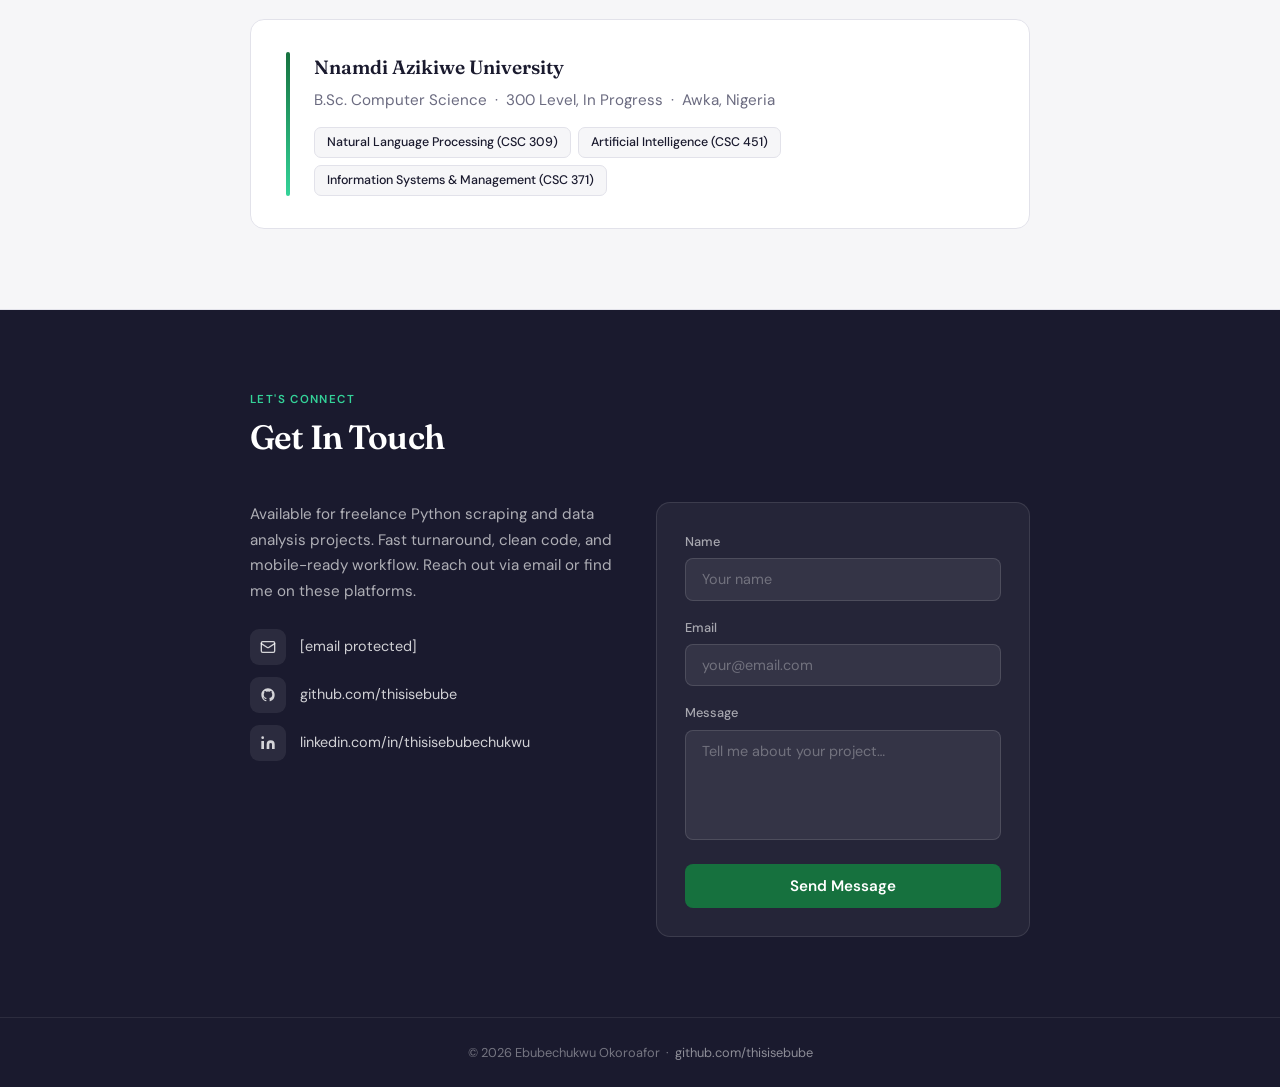
==== commit 340a5a7f: "Add About Me section with personal narrative Added 'About Me' section with personal narrative and tr" ====
--- a/index.html
+++ b/index.html
@@ -16,6 +16,7 @@
   <nav id="navbar">
     <a class="nav-logo" href="#hero">Ebube<span>.</span></a>
     <ul class="nav-links">
+      <li><a href="#about">About</a></li>
       <li><a href="#skills">Skills</a></li>
       <li><a href="#projects">Projects</a></li>
       <li><a href="#education">Education</a></li>
@@ -27,6 +28,7 @@
   </nav>
 
   <div class="mobile-menu" id="mobile-menu">
+    <a href="#about"     class="mob-link">About</a>
     <a href="#skills"    class="mob-link">Skills</a>
     <a href="#projects"  class="mob-link">Projects</a>
     <a href="#education" class="mob-link">Education</a>
@@ -71,6 +73,57 @@
     </div>
   </section>
 
+  <!-- ABOUT -->
+  <section id="about" class="section">
+    <div class="wrapper">
+      <p class="section-eyebrow" data-reveal>Who I am</p>
+      <h2 class="section-title" data-reveal>About Me</h2>
+      <div class="about-grid">
+        <div class="about-text" data-reveal>
+          <p>
+            I don't just analyse data — I <strong>tell its story</strong>. Every dataset has a narrative buried
+            inside it: a problem someone is living with, a decision waiting to be made, a pattern that changes
+            everything once you see it. My job is to surface that story clearly and turn it into something
+            actionable.
+          </p>
+          <p>
+            I'm <strong>focus-driven and strategic</strong>. When I take on a problem I commit to it fully —
+            mapping out the path, anticipating the obstacles, and when one route is blocked, finding another.
+            I don't stop at "this didn't work." I ask why, adjust, and keep moving until the best solution is in front of you.
+          </p>
+          <p>
+            At the end of the day, my goal is simple: <strong>deliver the best possible outcome</strong> for
+            every client, company, or collaborator I work with — whether that's a clean scraper that runs
+            without breaking, a dashboard that makes a trend impossible to ignore, or a report that makes
+            a complex problem feel suddenly solvable.
+          </p>
+        </div>
+        <div class="about-traits" data-reveal>
+          <div class="trait-card">
+            <div class="trait-icon">📖</div>
+            <h4>Data Storytelling</h4>
+            <p>Analysis without context is noise. I pair every insight with a clear narrative — turning numbers into decisions.</p>
+          </div>
+          <div class="trait-card">
+            <div class="trait-icon">🎯</div>
+            <h4>Focus-Driven</h4>
+            <p>I commit fully to every problem I take on — no half measures, no dropped threads.</p>
+          </div>
+          <div class="trait-card">
+            <div class="trait-icon">🔀</div>
+            <h4>Strategic Adaptability</h4>
+            <p>When the direct path is blocked, I find another. Obstacles are just redirects toward a better solution.</p>
+          </div>
+          <div class="trait-card">
+            <div class="trait-icon">🤝</div>
+            <h4>Client-First Mindset</h4>
+            <p>The measure of good work is whether it genuinely helps the person who asked for it.</p>
+          </div>
+        </div>
+      </div>
+    </div>
+  </section>
+
   <!-- SKILLS -->
   <section id="skills" class="section">
     <div class="wrapper">
--- a/styles.css
+++ b/styles.css
@@ -0,0 +1,451 @@
+/* ── Reset & Variables ─────────────────────────────────────────────── */
+*, *::before, *::after { box-sizing: border-box; margin: 0; padding: 0; }
+
+:root {
+  --ink:        #1a1a2e;
+  --green:      #16713e;
+  --green-dim:  #0f5230;
+  --green-lt:   #e6f4ec;
+  --gray:       #6b6b80;
+  --gray-lt:    #f6f6f8;
+  --border:     #e2e2ea;
+  --white:      #ffffff;
+  --shadow-sm:  0 2px 8px rgba(0,0,0,.06);
+  --shadow-md:  0 6px 24px rgba(0,0,0,.09);
+  --radius:     12px;
+  --nav-h:      62px;
+  --max:        860px;
+  --ease:       cubic-bezier(.4,0,.2,1);
+}
+
+html { scroll-behavior: smooth; font-size: 16px; }
+
+body {
+  font-family: 'DM Sans', sans-serif;
+  background: var(--white);
+  color: var(--ink);
+  line-height: 1.65;
+  -webkit-font-smoothing: antialiased;
+  overflow-x: hidden;
+}
+
+::-webkit-scrollbar { width: 6px; }
+::-webkit-scrollbar-track { background: transparent; }
+::-webkit-scrollbar-thumb { background: var(--border); border-radius: 99px; }
+
+/* ── Navigation ─────────────────────────────────────────────────────── */
+#navbar {
+  position: fixed; top: 0; left: 0; right: 0; z-index: 200;
+  height: var(--nav-h);
+  display: flex; align-items: center; justify-content: space-between;
+  padding: 0 clamp(1.5rem, 5vw, 3.5rem);
+  background: rgba(255,255,255,.9);
+  backdrop-filter: blur(16px);
+  border-bottom: 1px solid transparent;
+  transition: border-color .3s, box-shadow .3s;
+}
+#navbar.scrolled {
+  border-bottom-color: var(--border);
+  box-shadow: var(--shadow-sm);
+}
+.nav-logo {
+  font-family: 'Fraunces', serif;
+  font-size: 1.2rem; font-weight: 600;
+  color: var(--ink); text-decoration: none;
+  letter-spacing: -.02em;
+}
+.nav-logo span { color: var(--green); }
+
+.nav-links {
+  display: flex; align-items: center; gap: 2rem;
+  list-style: none;
+}
+.nav-links a {
+  text-decoration: none; color: var(--gray);
+  font-size: .875rem; font-weight: 500;
+  position: relative; padding-bottom: 2px;
+  transition: color .2s;
+}
+.nav-links a::after {
+  content: ''; position: absolute; bottom: 0; left: 0;
+  width: 0; height: 2px;
+  background: var(--green); border-radius: 2px;
+  transition: width .25s var(--ease);
+}
+.nav-links a:hover, .nav-links a.active { color: var(--green); }
+.nav-links a.active::after, .nav-links a:hover::after { width: 100%; }
+
+.hamburger {
+  display: none; flex-direction: column; gap: 5px;
+  cursor: pointer; border: none; background: none; padding: 4px;
+}
+.hamburger span {
+  display: block; width: 22px; height: 2px;
+  background: var(--ink); border-radius: 2px;
+  transition: transform .3s, opacity .3s;
+}
+.hamburger.open span:nth-child(1) { transform: translateY(7px) rotate(45deg); }
+.hamburger.open span:nth-child(2) { opacity: 0; }
+.hamburger.open span:nth-child(3) { transform: translateY(-7px) rotate(-45deg); }
+
+.mobile-menu {
+  display: none; position: fixed;
+  top: var(--nav-h); left: 0; right: 0; z-index: 190;
+  background: var(--white);
+  border-bottom: 1px solid var(--border);
+  box-shadow: var(--shadow-md);
+  padding: 1.5rem clamp(1.5rem, 5vw, 3.5rem) 2rem;
+  flex-direction: column; gap: 1.25rem;
+}
+.mobile-menu.open { display: flex; }
+.mobile-menu a {
+  text-decoration: none; color: var(--ink);
+  font-size: 1.05rem; font-weight: 500;
+  transition: color .2s;
+}
+.mobile-menu a:hover { color: var(--green); }
+
+/* ── Layout ─────────────────────────────────────────────────────────── */
+.wrapper {
+  max-width: var(--max);
+  margin: 0 auto;
+  padding: 0 clamp(1.5rem, 5vw, 2.5rem);
+}
+
+/* ── Buttons ─────────────────────────────────────────────────────────── */
+.btn {
+  display: inline-flex; align-items: center; gap: .45rem;
+  padding: .65rem 1.4rem; border-radius: 9px;
+  font-family: 'DM Sans', sans-serif;
+  font-size: .9rem; font-weight: 500;
+  text-decoration: none; cursor: pointer;
+  border: none; transition: all .22s var(--ease);
+  white-space: nowrap;
+}
+.btn-primary { background: var(--green); color: #fff; }
+.btn-primary:hover {
+  background: var(--green-dim);
+  transform: translateY(-1px);
+  box-shadow: 0 4px 14px rgba(22,113,62,.3);
+}
+.btn-outline {
+  border: 1.5px solid var(--border);
+  color: var(--ink); background: transparent;
+}
+.btn-outline:hover {
+  border-color: var(--green); color: var(--green);
+  transform: translateY(-1px);
+}
+
+/* ── Section shared ─────────────────────────────────────────────────── */
+.section { padding: 5rem 0; }
+.section + .section { border-top: 1px solid var(--border); }
+
+.section-eyebrow {
+  font-size: .72rem; font-weight: 600;
+  letter-spacing: .12em; text-transform: uppercase;
+  color: var(--green); margin-bottom: .55rem;
+}
+.section-title {
+  font-family: 'Fraunces', serif;
+  font-weight: 600; font-size: clamp(1.7rem, 3.5vw, 2.1rem);
+  letter-spacing: -.025em; color: var(--ink);
+  margin-bottom: 2.75rem; line-height: 1.2;
+}
+
+/* ── Hero ────────────────────────────────────────────────────────────── */
+#hero {
+  min-height: 100vh;
+  display: flex; align-items: center;
+  padding-top: var(--nav-h);
+  background:
+    radial-gradient(ellipse 70% 60% at 10% 20%, var(--green-lt) 0%, transparent 60%),
+    radial-gradient(ellipse 50% 40% at 90% 80%, #e8f0fe 0%, transparent 55%);
+}
+.hero-inner {
+  max-width: var(--max);
+  margin: 0 auto;
+  padding: 4rem clamp(1.5rem, 5vw, 2.5rem);
+}
+.hero-badge {
+  display: inline-flex; align-items: center; gap: .5rem;
+  background: var(--white);
+  border: 1px solid var(--border);
+  border-radius: 999px;
+  padding: .35rem 1rem;
+  font-size: .8rem; font-weight: 500; color: var(--gray);
+  margin-bottom: 1.8rem;
+  box-shadow: var(--shadow-sm);
+  animation: fadeDown .6s var(--ease) both;
+}
+.dot {
+  width: 7px; height: 7px; border-radius: 50%;
+  background: var(--green);
+  animation: pulse 2s ease infinite;
+}
+@keyframes pulse {
+  0%,100% { box-shadow: 0 0 0 0 rgba(22,113,62,.4); }
+  50%      { box-shadow: 0 0 0 5px rgba(22,113,62,0); }
+}
+#hero h1 {
+  font-family: 'Fraunces', serif;
+  font-weight: 600;
+  font-size: clamp(2.8rem, 7vw, 4.2rem);
+  letter-spacing: -.04em; line-height: 1.08;
+  color: var(--ink); margin-bottom: 1.3rem;
+  animation: fadeUp .7s .1s var(--ease) both;
+}
+#hero h1 em { font-style: italic; font-weight: 300; color: var(--green); }
+.hero-sub {
+  max-width: 540px;
+  font-size: 1.05rem; color: var(--gray);
+  margin-bottom: 2.2rem; line-height: 1.7;
+  animation: fadeUp .7s .2s var(--ease) both;
+}
+.hero-cta {
+  display: flex; flex-wrap: wrap; gap: .75rem;
+  animation: fadeUp .7s .3s var(--ease) both;
+}
+.hero-stats {
+  display: flex; gap: 2.5rem; margin-top: 3.5rem; flex-wrap: wrap;
+  animation: fadeUp .7s .4s var(--ease) both;
+}
+
+#github-repo-count {
+    display: flex; gap: 2.5rem; margin-top: 3.5rem; flex-wrap: wrap;
+    animation: fadeUp .7s .4s var(--ease) both;
+    font-family: 'Fraunces', serif;
+    font-size: 1.9rem; font-weight: 600;
+    color: var(--ink); line-height: 1;
+    margin-top: .2rem;
+}
+
+.hero-stat .num {
+  font-family: 'Fraunces', serif;
+  font-size: 1.9rem; font-weight: 600;
+  color: var(--ink); line-height: 1;
+}
+.hero-stat .label { font-size: .8rem; color: var(--gray); margin-top: .2rem; }
+
+/* ── Skills ─────────────────────────────────────────────────────────── */
+#skills { background: var(--gray-lt); }
+
+.skills-grid {
+  display: grid;
+  grid-template-columns: repeat(auto-fill, minmax(240px, 1fr));
+  gap: 1rem;
+}
+.skill-card {
+  background: var(--white);
+  border: 1px solid var(--border);
+  border-radius: var(--radius);
+  padding: 1.4rem 1.5rem;
+  transition: border-color .2s, box-shadow .2s, transform .2s;
+}
+.skill-card:hover {
+  border-color: var(--green);
+  box-shadow: 0 4px 20px rgba(22,113,62,.1);
+  transform: translateY(-2px);
+}
+.skill-icon {
+  width: 38px; height: 38px; border-radius: 9px;
+  background: var(--green-lt);
+  display: flex; align-items: center; justify-content: center;
+  margin-bottom: .9rem; font-size: 1.1rem;
+}
+.skill-card h3 { font-size: .9rem; font-weight: 600; color: var(--ink); margin-bottom: .4rem; }
+.skill-card p  { font-size: .82rem; color: var(--gray); line-height: 1.6; }
+
+/* ── Projects ────────────────────────────────────────────────────────── */
+.projects-grid {
+  display: grid;
+  grid-template-columns: repeat(auto-fill, minmax(320px, 1fr));
+  gap: 1.25rem;
+}
+.project-card {
+  border: 1px solid var(--border);
+  border-radius: 14px; padding: 2rem;
+  display: flex; flex-direction: column;
+  transition: border-color .2s, box-shadow .2s, transform .22s;
+  position: relative; overflow: hidden;
+}
+.project-card::before {
+  content: ''; position: absolute;
+  top: 0; left: 0; right: 0; height: 3px;
+  background: linear-gradient(90deg, var(--green), #34d399);
+  transform: scaleX(0); transform-origin: left;
+  transition: transform .3s var(--ease);
+}
+.project-card:hover {
+  border-color: var(--green);
+  box-shadow: var(--shadow-md);
+  transform: translateY(-3px);
+}
+.project-card:hover::before { transform: scaleX(1); }
+
+.project-tags { display: flex; flex-wrap: wrap; gap: .4rem; margin-bottom: 1rem; }
+.tag {
+  background: var(--green-lt); color: var(--green);
+  font-size: .72rem; font-weight: 600;
+  padding: .2rem .65rem; border-radius: 999px;
+}
+.project-card h3 {
+  font-family: 'Fraunces', serif;
+  font-size: 1.15rem; font-weight: 600;
+  color: var(--ink); margin-bottom: .6rem; line-height: 1.3;
+}
+.project-card p {
+  font-size: .88rem; color: var(--gray);
+  line-height: 1.65; flex: 1; margin-bottom: 1.5rem;
+}
+.project-link {
+  display: inline-flex; align-items: center; gap: .35rem;
+  font-size: .84rem; font-weight: 500; color: var(--green);
+  text-decoration: none; transition: gap .2s;
+}
+.project-link:hover { gap: .55rem; }
+
+/* ── Education ───────────────────────────────────────────────────────── */
+#education { background: var(--gray-lt); }
+
+.edu-card {
+  background: var(--white);
+  border: 1px solid var(--border);
+  border-radius: 14px; padding: 2rem 2.2rem;
+  display: flex; gap: 1.5rem;
+}
+.edu-stripe {
+  width: 4px;
+  background: linear-gradient(180deg, var(--green), #34d399);
+  border-radius: 4px; flex-shrink: 0;
+}
+.edu-body h3 {
+  font-family: 'Fraunces', serif;
+  font-size: 1.2rem; font-weight: 600;
+  color: var(--ink); margin-bottom: .25rem;
+}
+.edu-body .degree { font-size: .95rem; color: var(--gray); margin-bottom: .9rem; }
+.edu-courses { display: flex; flex-wrap: wrap; gap: .45rem; }
+.course-tag {
+  background: var(--gray-lt); border: 1px solid var(--border);
+  color: var(--ink); font-size: .78rem; font-weight: 500;
+  padding: .25rem .75rem; border-radius: 7px;
+}
+
+/* ── Contact ─────────────────────────────────────────────────────────── */
+#contact { background: var(--ink); color: #fff; }
+#contact .section-eyebrow { color: #34d399; }
+#contact .section-title   { color: #fff; }
+
+.contact-grid {
+  display: grid;
+  grid-template-columns: 1fr 1fr;
+  gap: 2rem; align-items: start;
+}
+.contact-text p {
+  color: rgba(255,255,255,.65);
+  font-size: .95rem; line-height: 1.7; margin-bottom: 1.5rem;
+}
+.contact-links { display: flex; flex-direction: column; gap: .75rem; }
+.contact-link {
+  display: flex; align-items: center; gap: .85rem;
+  text-decoration: none; color: rgba(255,255,255,.8);
+  font-size: .9rem; transition: color .2s;
+}
+.contact-link:hover { color: #fff; }
+.contact-link .icon {
+  width: 36px; height: 36px; border-radius: 9px;
+  background: rgba(255,255,255,.08);
+  display: flex; align-items: center; justify-content: center;
+  flex-shrink: 0; transition: background .2s;
+}
+.contact-link:hover .icon { background: rgba(52,211,153,.15); }
+
+/* Contact form */
+.contact-form {
+  background: rgba(255,255,255,.05);
+  border: 1px solid rgba(255,255,255,.1);
+  border-radius: 14px; padding: 1.75rem;
+}
+.form-group { margin-bottom: 1rem; }
+.form-group label {
+  display: block; font-size: .8rem; font-weight: 500;
+  color: rgba(255,255,255,.6); margin-bottom: .4rem;
+}
+.form-group input,
+.form-group textarea {
+  width: 100%; padding: .7rem 1rem;
+  background: rgba(255,255,255,.07);
+  border: 1px solid rgba(255,255,255,.12);
+  border-radius: 8px; color: #fff;
+  font-family: 'DM Sans', sans-serif; font-size: .9rem;
+  transition: border-color .2s, background .2s;
+  outline: none; resize: none;
+}
+.form-group input::placeholder,
+.form-group textarea::placeholder { color: rgba(255,255,255,.3); }
+.form-group input:focus,
+.form-group textarea:focus {
+  border-color: #34d399;
+  background: rgba(255,255,255,.1);
+}
+.form-group textarea { height: 110px; }
+.form-submit {
+  width: 100%; padding: .75rem;
+  background: var(--green); color: #fff;
+  border: none; border-radius: 8px;
+  font-family: 'DM Sans', sans-serif;
+  font-size: .95rem; font-weight: 600;
+  cursor: pointer; transition: background .2s, transform .2s;
+}
+.form-submit:hover { background: var(--green-dim); transform: translateY(-1px); }
+.form-msg {
+  display: none; margin-top: .75rem; padding: .65rem 1rem;
+  border-radius: 8px; font-size: .85rem; text-align: center;
+}
+.form-msg.success { background: rgba(52,211,153,.15); color: #34d399; display: block; }
+.form-msg.error   { background: rgba(239,68,68,.15);  color: #f87171;  display: block; }
+
+/* ── Footer ──────────────────────────────────────────────────────────── */
+footer {
+  background: var(--ink); color: rgba(255,255,255,.4);
+  border-top: 1px solid rgba(255,255,255,.08);
+  text-align: center; padding: 1.5rem; font-size: .8rem;
+}
+footer a { color: rgba(255,255,255,.5); text-decoration: none; }
+footer a:hover { color: #34d399; }
+
+/* ── Back to top ─────────────────────────────────────────────────────── */
+#back-top {
+  position: fixed; bottom: 1.5rem; right: 1.5rem; z-index: 150;
+  width: 42px; height: 42px; border-radius: 50%;
+  background: var(--green); color: #fff;
+  border: none; cursor: pointer;
+  display: flex; align-items: center; justify-content: center;
+  box-shadow: 0 4px 16px rgba(22,113,62,.35);
+  opacity: 0; pointer-events: none;
+  transition: opacity .3s, transform .3s;
+}
+#back-top.visible { opacity: 1; pointer-events: all; }
+#back-top:hover { transform: translateY(-3px); }
+
+/* ── Reveal ──────────────────────────────────────────────────────────── */
+[data-reveal] {
+  opacity: 0; transform: translateY(24px);
+  transition: opacity .6s var(--ease), transform .6s var(--ease);
+}
+[data-reveal].visible { opacity: 1; transform: translateY(0); }
+
+@keyframes fadeDown { from { opacity:0; transform:translateY(-12px); } to { opacity:1; transform:translateY(0); } }
+@keyframes fadeUp   { from { opacity:0; transform:translateY(16px);  } to { opacity:1; transform:translateY(0); } }
+
+/* ── Responsive ──────────────────────────────────────────────────────── */
+@media (max-width: 700px) {
+  .nav-links { display: none; }
+  .hamburger { display: flex; }
+  .contact-grid { grid-template-columns: 1fr; }
+  .hero-stats { gap: 1.75rem; }
+  .projects-grid { grid-template-columns: 1fr; }
+  .edu-card { flex-direction: column; gap: .75rem; }
+  .edu-stripe { width: 100%; height: 4px; }
+}
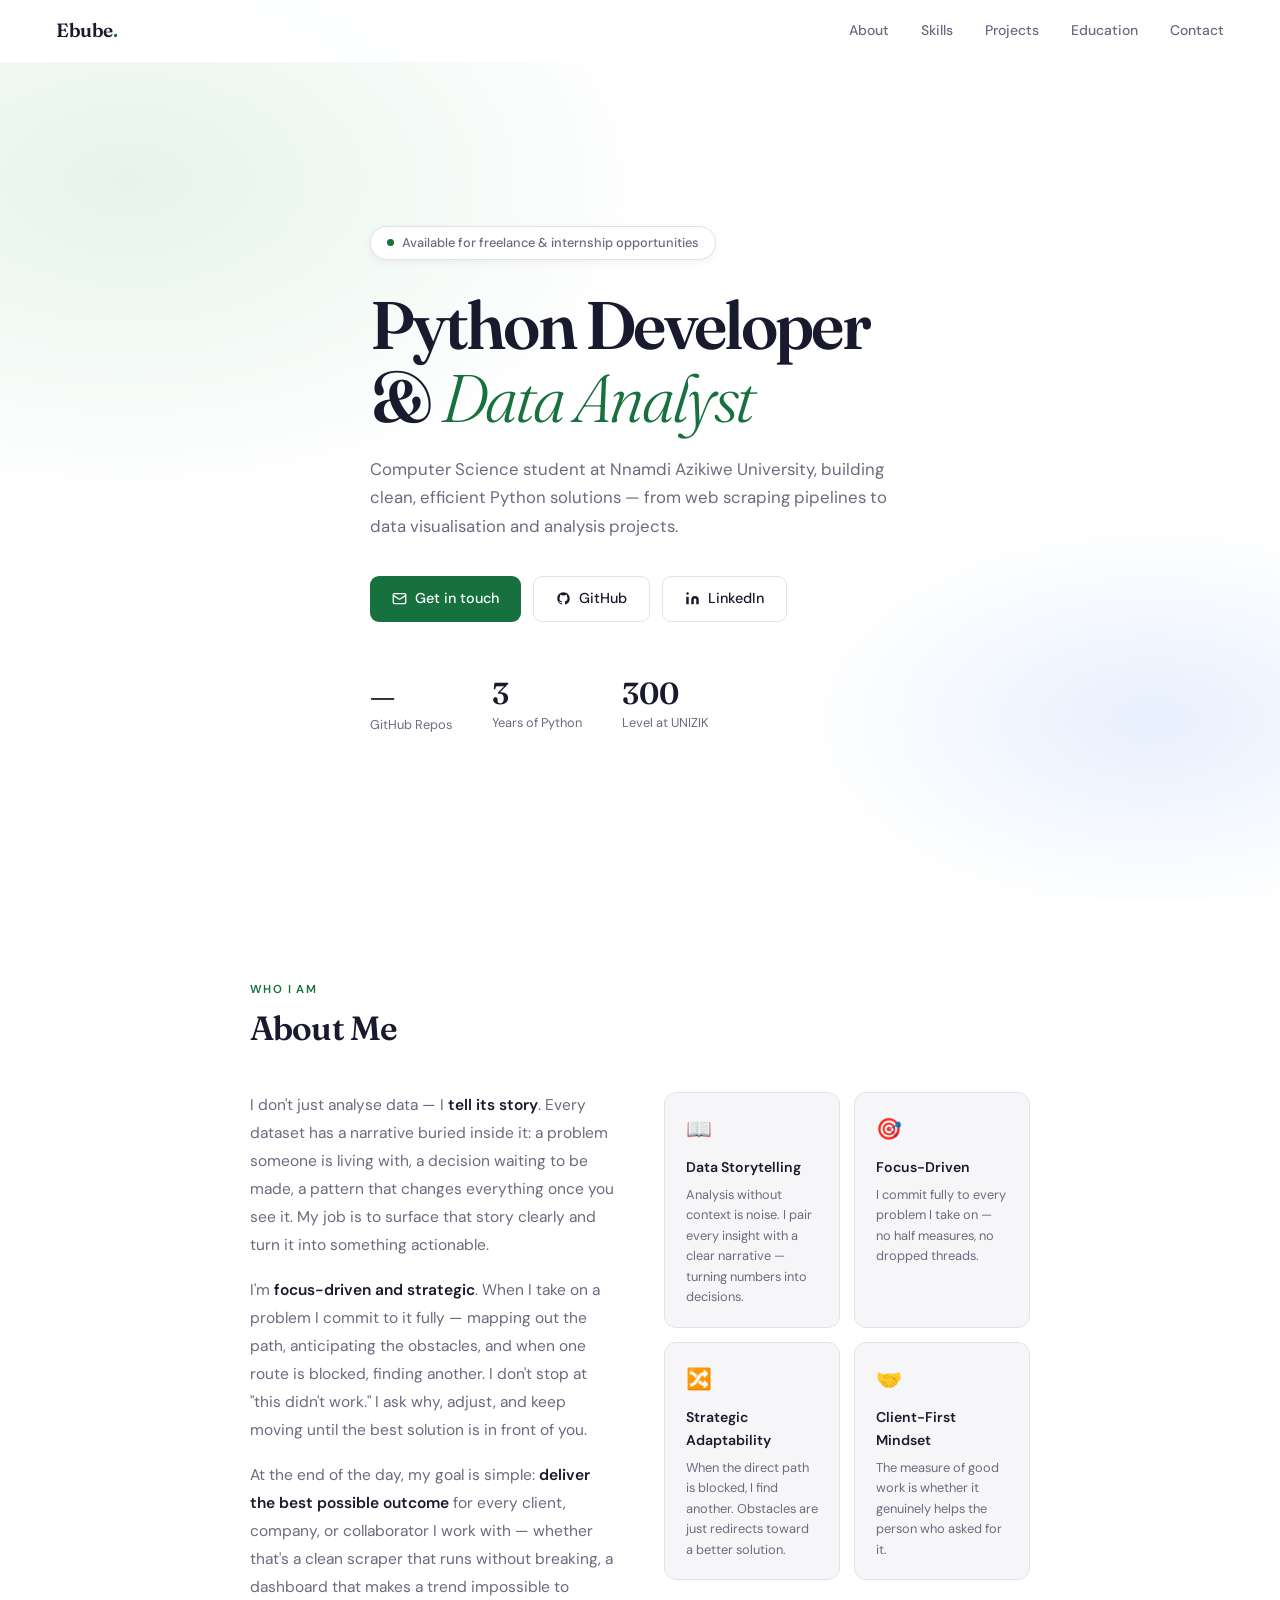
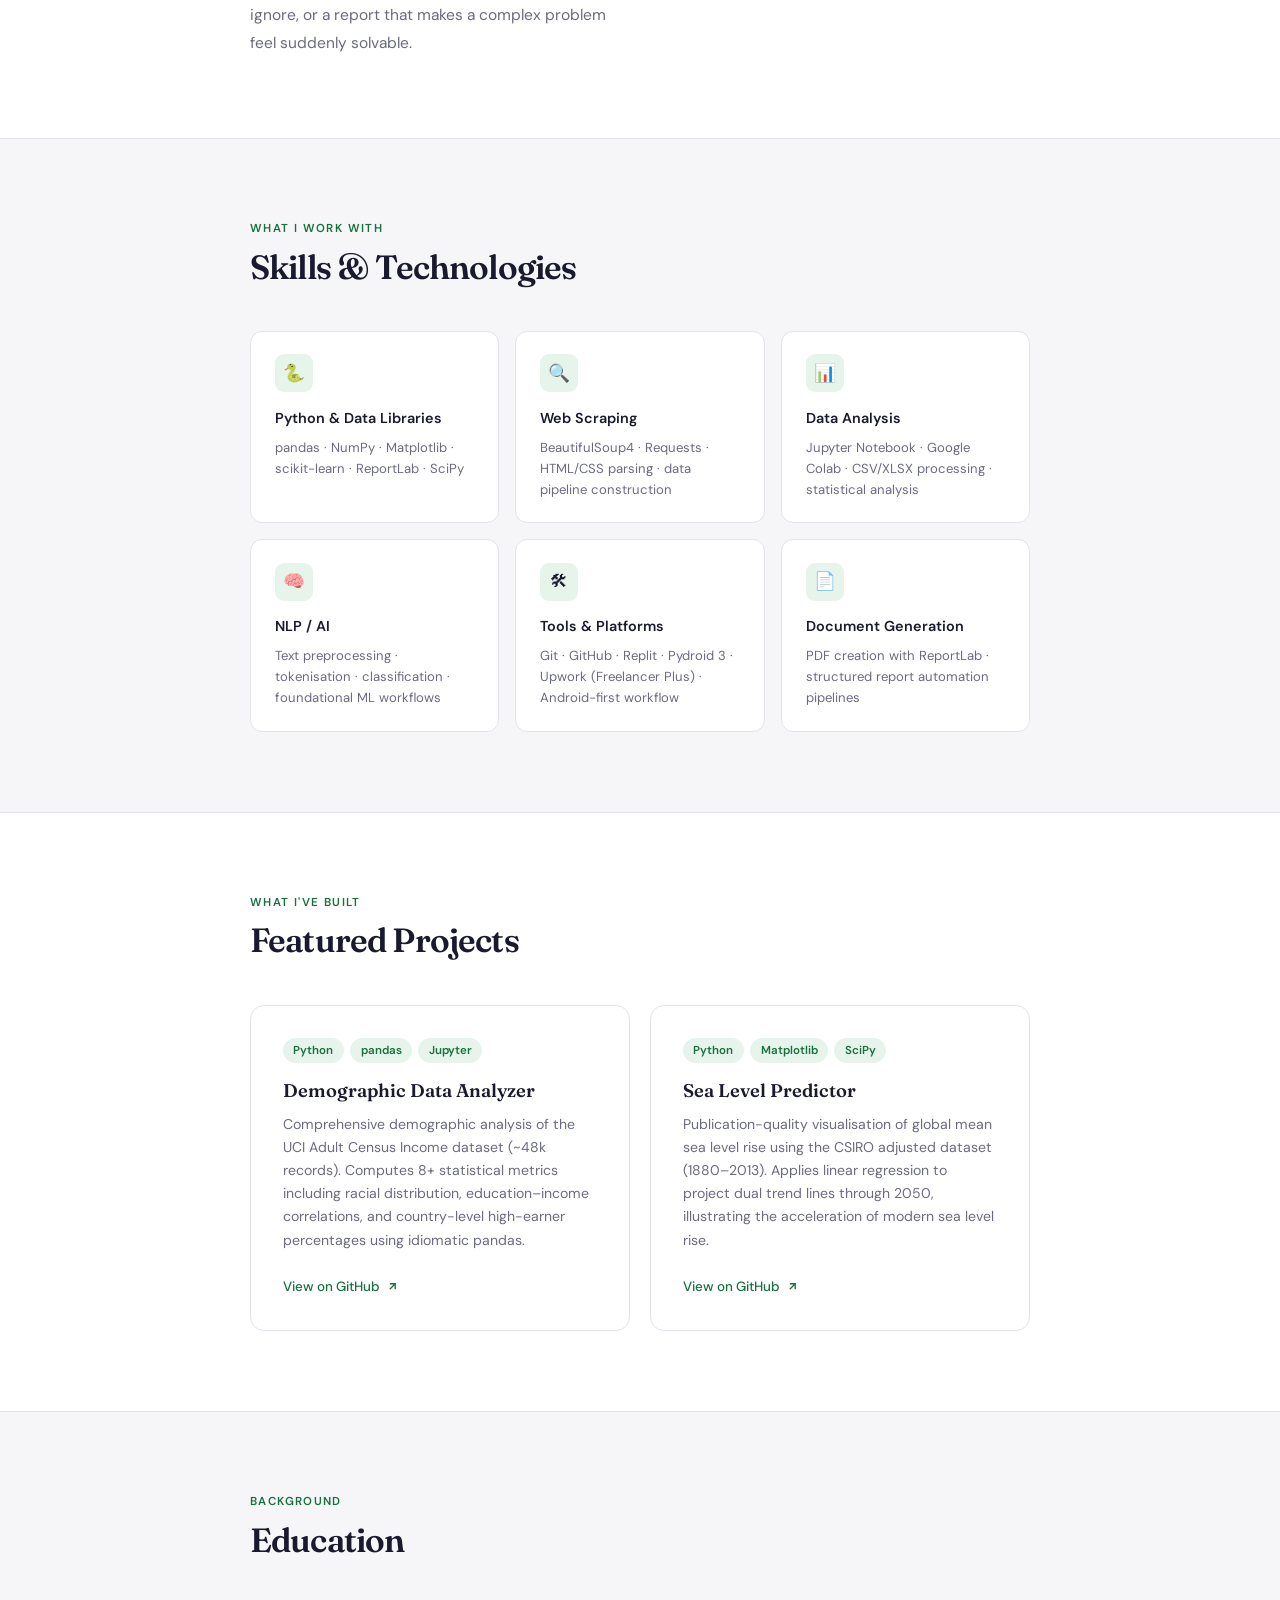
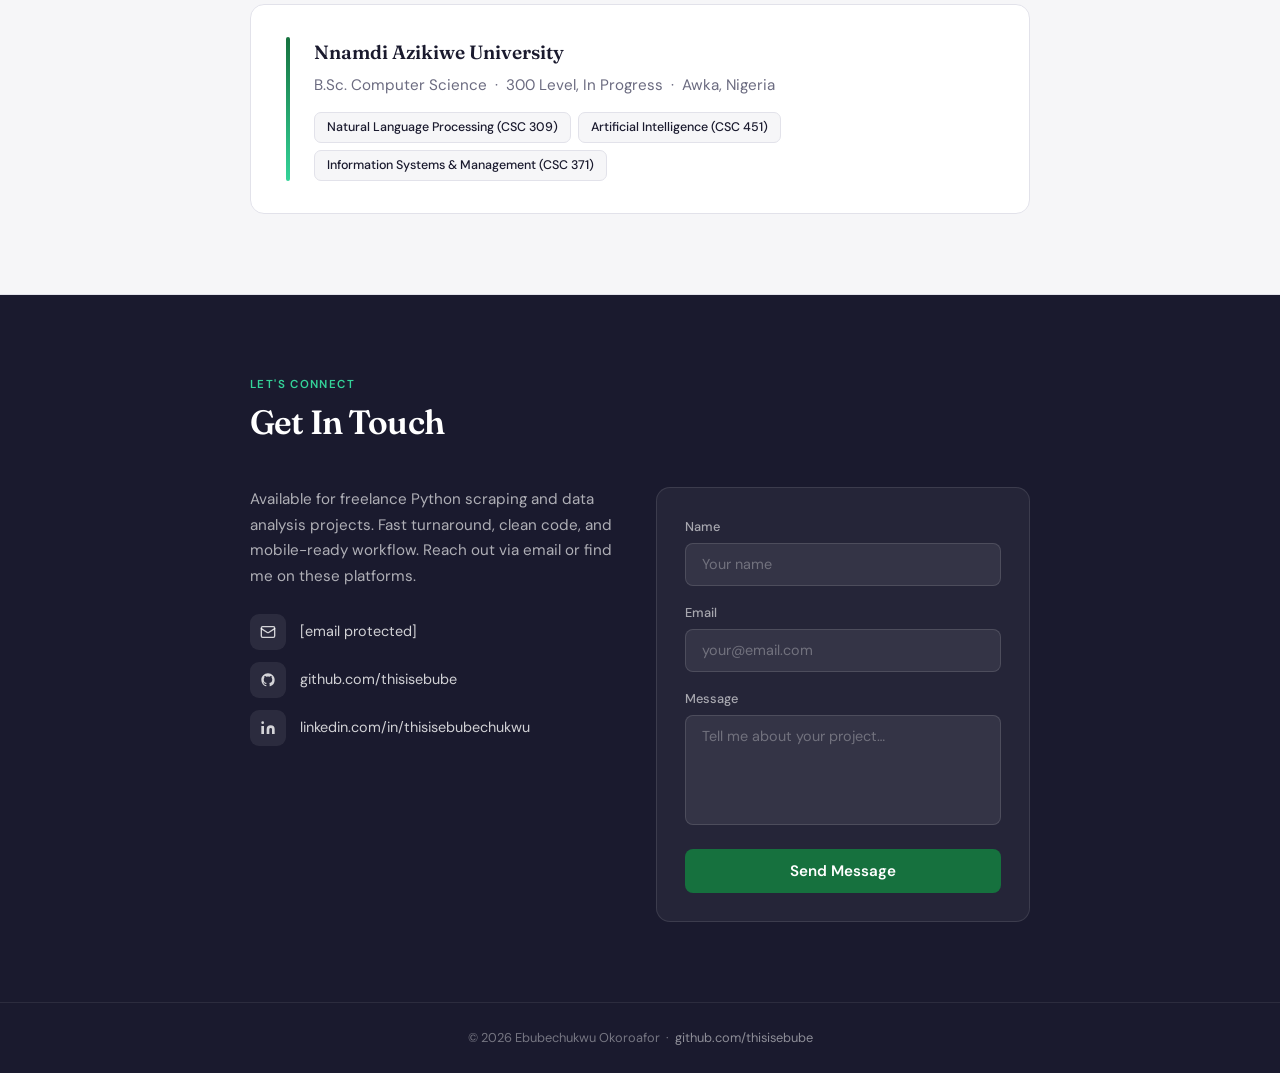
==== commit 44e1feeb: "Update Projects link to point to projects.html" ====
--- a/index.html
+++ b/index.html
@@ -18,7 +18,7 @@
     <ul class="nav-links">
       <li><a href="#about">About</a></li>
       <li><a href="#skills">Skills</a></li>
-      <li><a href="#projects">Projects</a></li>
+      <li><a href="projects.html">Projects</a></li>
       <li><a href="#education">Education</a></li>
       <li><a href="#contact">Contact</a></li>
     </ul>
@@ -30,7 +30,7 @@
   <div class="mobile-menu" id="mobile-menu">
     <a href="#about"     class="mob-link">About</a>
     <a href="#skills"    class="mob-link">Skills</a>
-    <a href="#projects"  class="mob-link">Projects</a>
+    <a href="projects.html"       class="mob-link">Projects</a>
     <a href="#education" class="mob-link">Education</a>
     <a href="#contact"   class="mob-link">Contact</a>
   </div>
--- a/styles.css
+++ b/styles.css
@@ -448,4 +448,60 @@
   .projects-grid { grid-template-columns: 1fr; }
   .edu-card { flex-direction: column; gap: .75rem; }
   .edu-stripe { width: 100%; height: 4px; }
-}+}
+/* ── About ───────────────────────────────────────────────────────────────── */
+.about-grid {
+  display: grid;
+  grid-template-columns: 1fr 1fr;
+  gap: 3rem;
+  align-items: start;
+}
+.about-text p {
+  font-size: .97rem;
+  color: var(--gray);
+  line-height: 1.8;
+  margin-bottom: 1.1rem;
+}
+.about-text p:last-child { margin-bottom: 0; }
+.about-text strong { color: var(--ink); font-weight: 600; }
+
+.about-traits {
+  display: grid;
+  grid-template-columns: 1fr 1fr;
+  gap: .85rem;
+}
+.trait-card {
+  background: var(--gray-lt);
+  border: 1px solid var(--border);
+  border-radius: var(--radius);
+  padding: 1.2rem 1.3rem;
+  transition: border-color .2s, box-shadow .2s, transform .2s;
+}
+.trait-card:hover {
+  border-color: var(--green);
+  box-shadow: 0 4px 16px rgba(22,113,62,.08);
+  transform: translateY(-2px);
+}
+.trait-icon {
+  font-size: 1.3rem;
+  margin-bottom: .6rem;
+}
+.trait-card h4 {
+  font-size: .88rem;
+  font-weight: 600;
+  color: var(--ink);
+  margin-bottom: .35rem;
+}
+.trait-card p {
+  font-size: .8rem;
+  color: var(--gray);
+  line-height: 1.6;
+}
+
+@media (max-width: 700px) {
+  .about-grid { grid-template-columns: 1fr; gap: 2rem; }
+  .about-traits { grid-template-columns: 1fr 1fr; }
+}
+@media (max-width: 480px) {
+  .about-traits { grid-template-columns: 1fr; }
+}
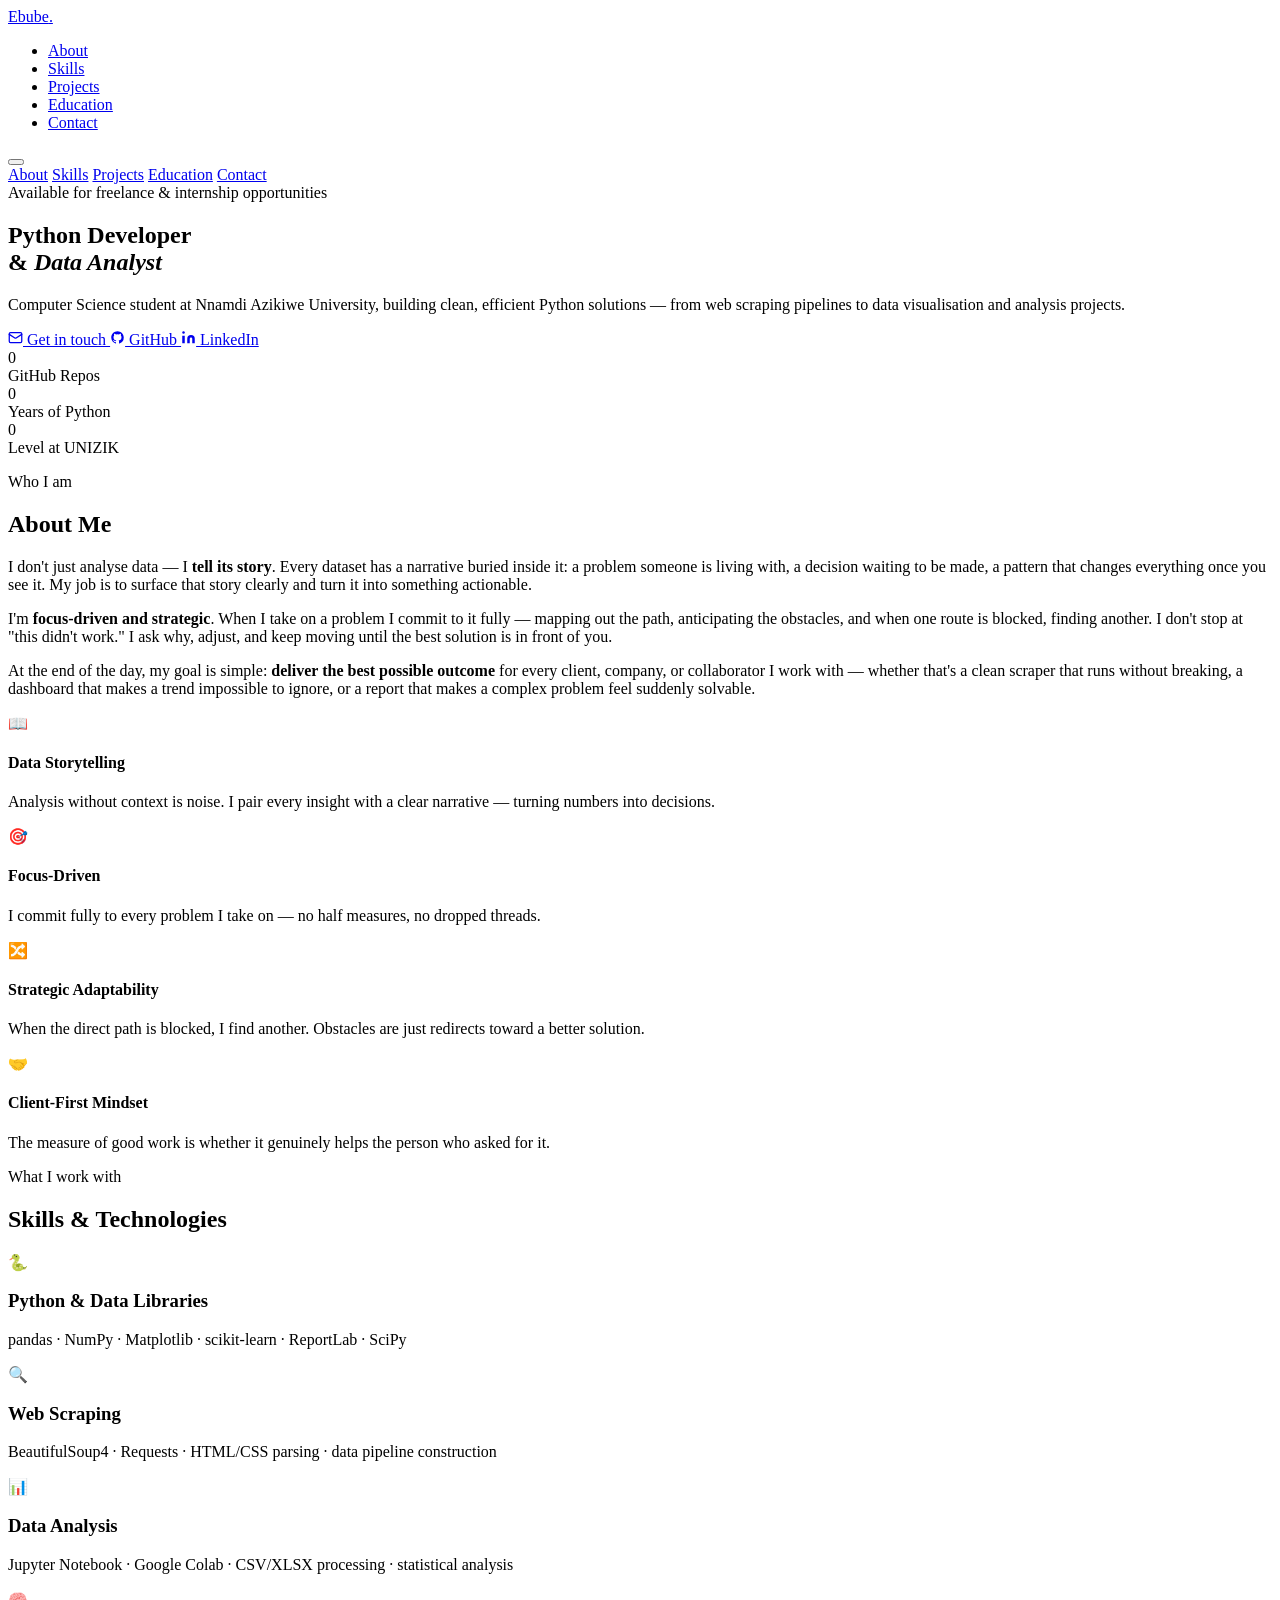
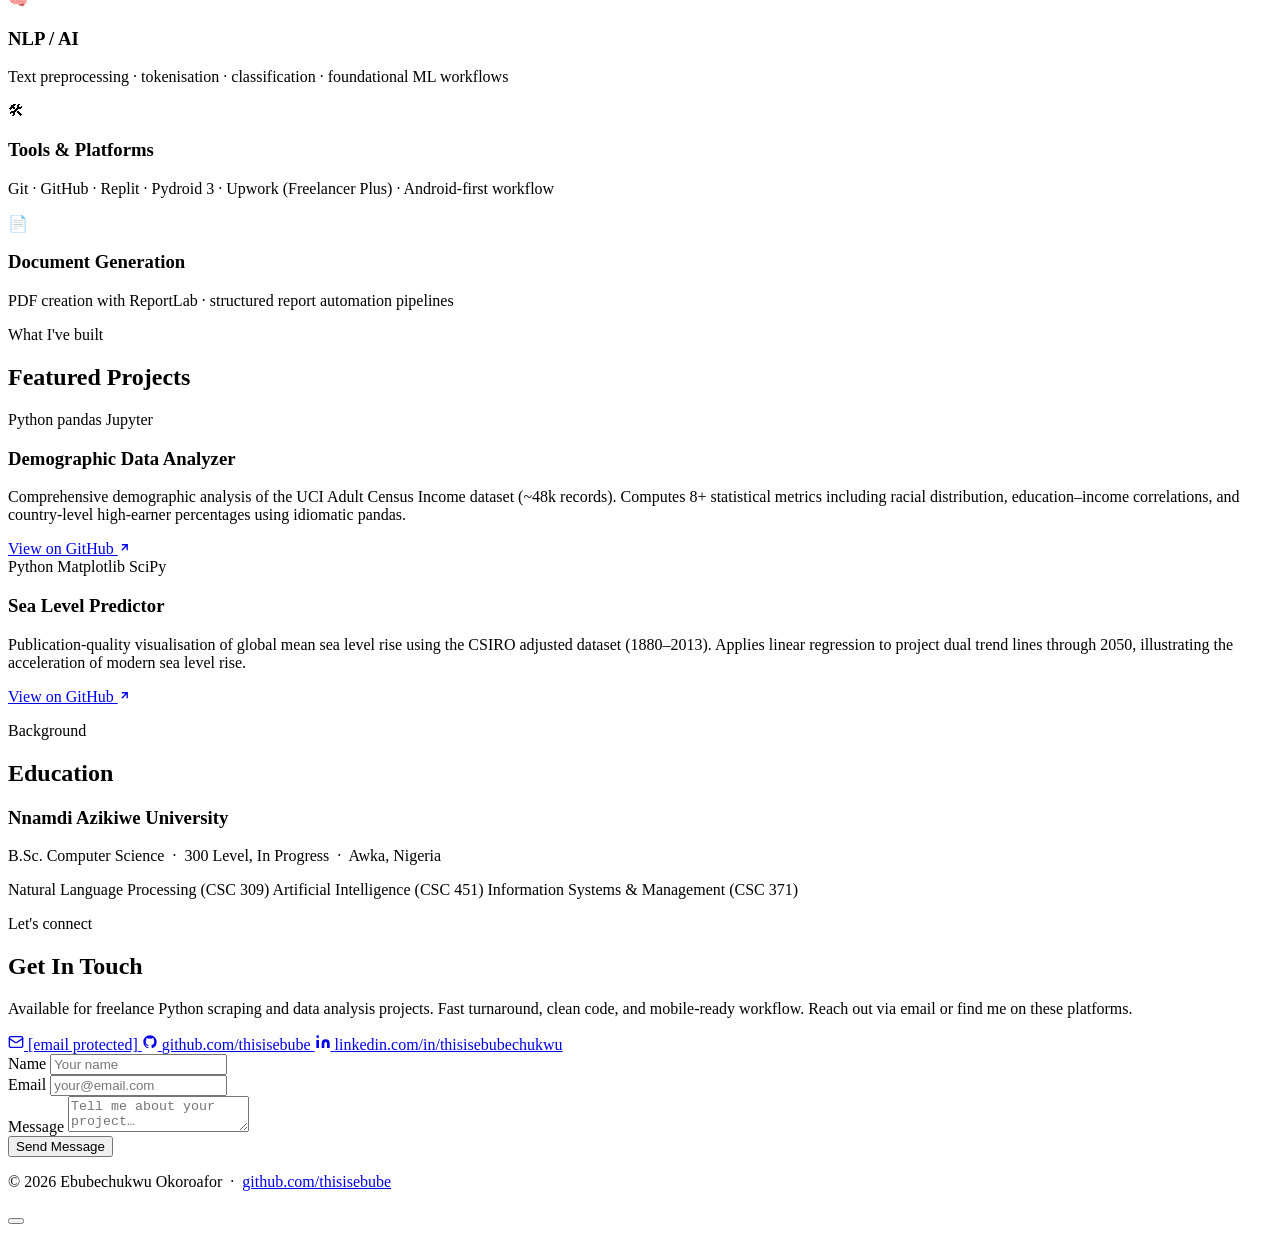
==== commit 244c3e77: "Enhance SEO and social media metadata in index.html Updated the title and added SEO meta tags, Open " ====
--- a/index.html
+++ b/index.html
@@ -3,7 +3,55 @@
 <head>
   <meta charset="UTF-8" />
   <meta name="viewport" content="width=device-width, initial-scale=1.0" />
-  <title>Ebubechukwu Okoroafor · Data Analyst</title>
+  <title>Ebubechukwu Okoroafor · Python Developer & Data Analyst | ebubethedev.online</title>
+
+  <!-- SEO Meta Tags -->
+  <meta name="description" content="Ebubechukwu Okoroafor — Python Developer and Data Analyst based in Nigeria. Specialising in web scraping, data visualisation, and analysis. Available for freelance projects." />
+  <meta name="keywords" content="Ebubechukwu Okoroafor, Python developer Nigeria, data analyst Nigeria, web scraping Python, freelance data analyst, data visualisation, pandas, BeautifulSoup, ebubethedev" />
+  <meta name="author" content="Ebubechukwu Okoroafor" />
+  <meta name="robots" content="index, follow" />
+  <link rel="canonical" href="https://ebubethedev.online/" />
+
+  <!-- Open Graph -->
+  <meta property="og:type"        content="website" />
+  <meta property="og:url"         content="https://ebubethedev.online/" />
+  <meta property="og:title"       content="Ebubechukwu Okoroafor · Python Developer & Data Analyst" />
+  <meta property="og:description" content="Building clean Python solutions — web scraping, data analysis and visualisation. Available for freelance projects." />
+  <meta property="og:site_name"   content="Ebubechukwu Okoroafor Portfolio" />
+
+  <!-- Twitter Card -->
+  <meta name="twitter:card"        content="summary" />
+  <meta name="twitter:title"       content="Ebubechukwu Okoroafor · Python Developer & Data Analyst" />
+  <meta name="twitter:description" content="Building clean Python solutions — web scraping, data analysis and visualisation. Available for freelance projects." />
+
+  <!-- JSON-LD Structured Data -->
+  <script type="application/ld+json">
+  {
+    "@context": "https://schema.org",
+    "@type": "Person",
+    "name": "Ebubechukwu Okoroafor",
+    "alternateName": "Ebube",
+    "url": "https://ebubethedev.online",
+    "email": "ebube@ebubethedev.online",
+    "jobTitle": "Python Developer & Data Analyst",
+    "description": "Python Developer and Data Analyst specialising in web scraping, data visualisation, and storytelling through data.",
+    "address": {
+      "@type": "PostalAddress",
+      "addressCountry": "NG",
+      "addressLocality": "Abuja"
+    },
+    "alumniOf": {
+      "@type": "CollegeOrUniversity",
+      "name": "Nnamdi Azikiwe University"
+    },
+    "sameAs": [
+      "https://github.com/thisisebube",
+      "https://linkedin.com/in/thisisebubechukwu"
+    ],
+    "knowsAbout": ["Python", "Data Analysis", "Web Scraping", "Data Visualisation", "pandas", "Power BI"]
+  }
+  <\/script>
+
   <link rel="stylesheet" href="styles.css" />
   <link rel="preconnect" href="https://fonts.googleapis.com" />
   <link rel="preconnect" href="https://fonts.gstatic.com" crossorigin />
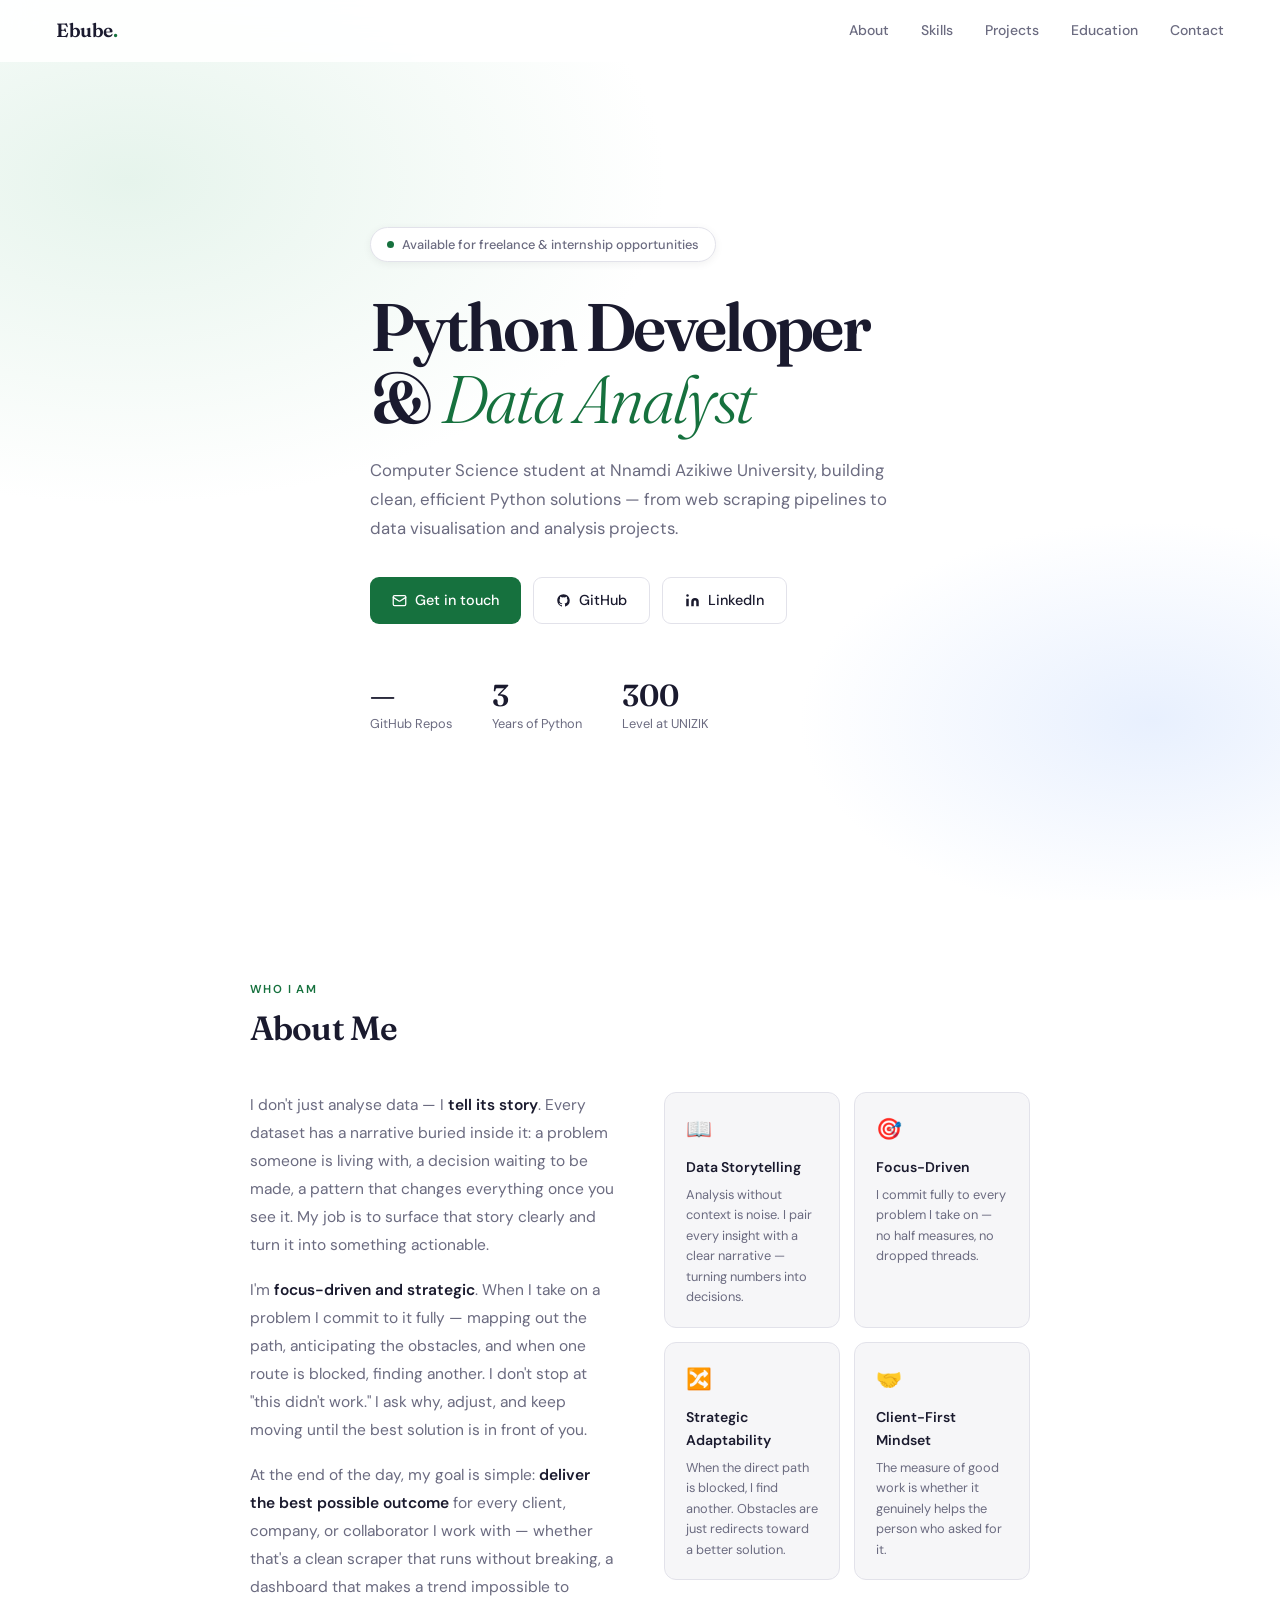
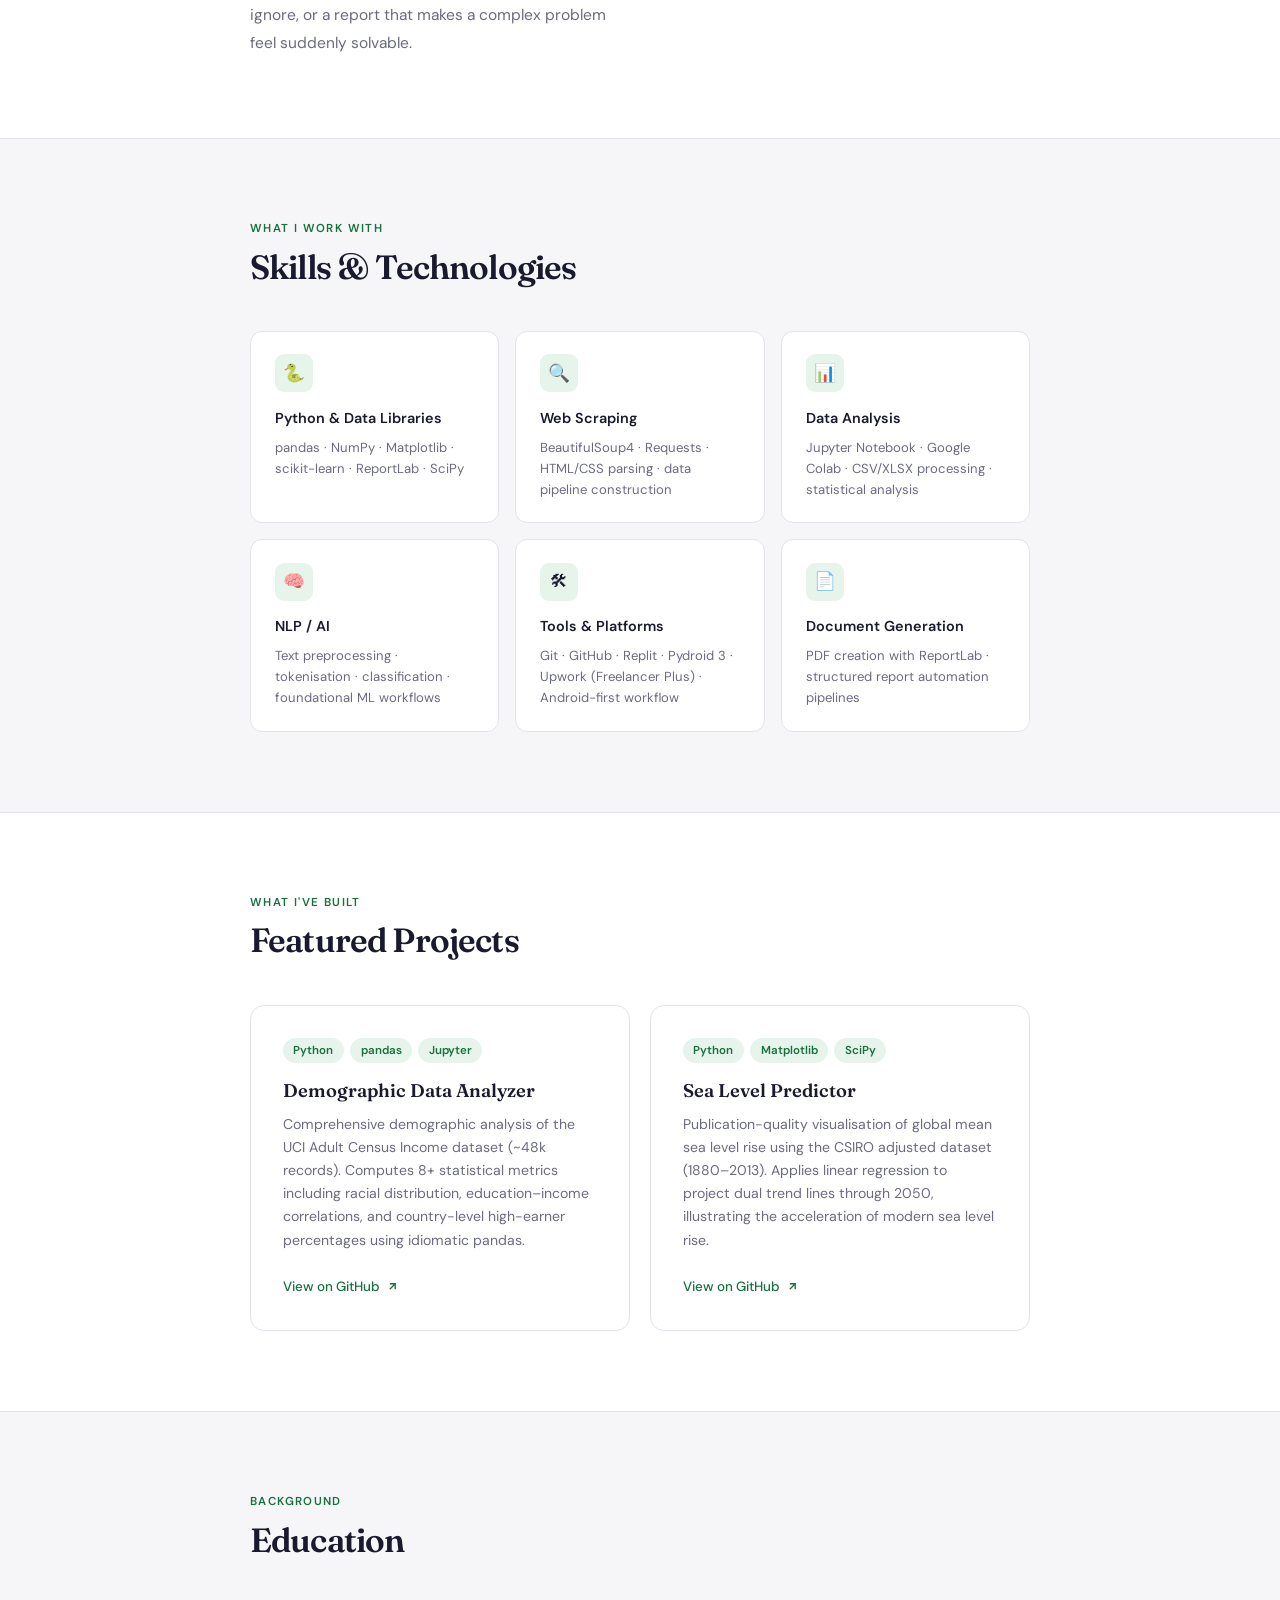
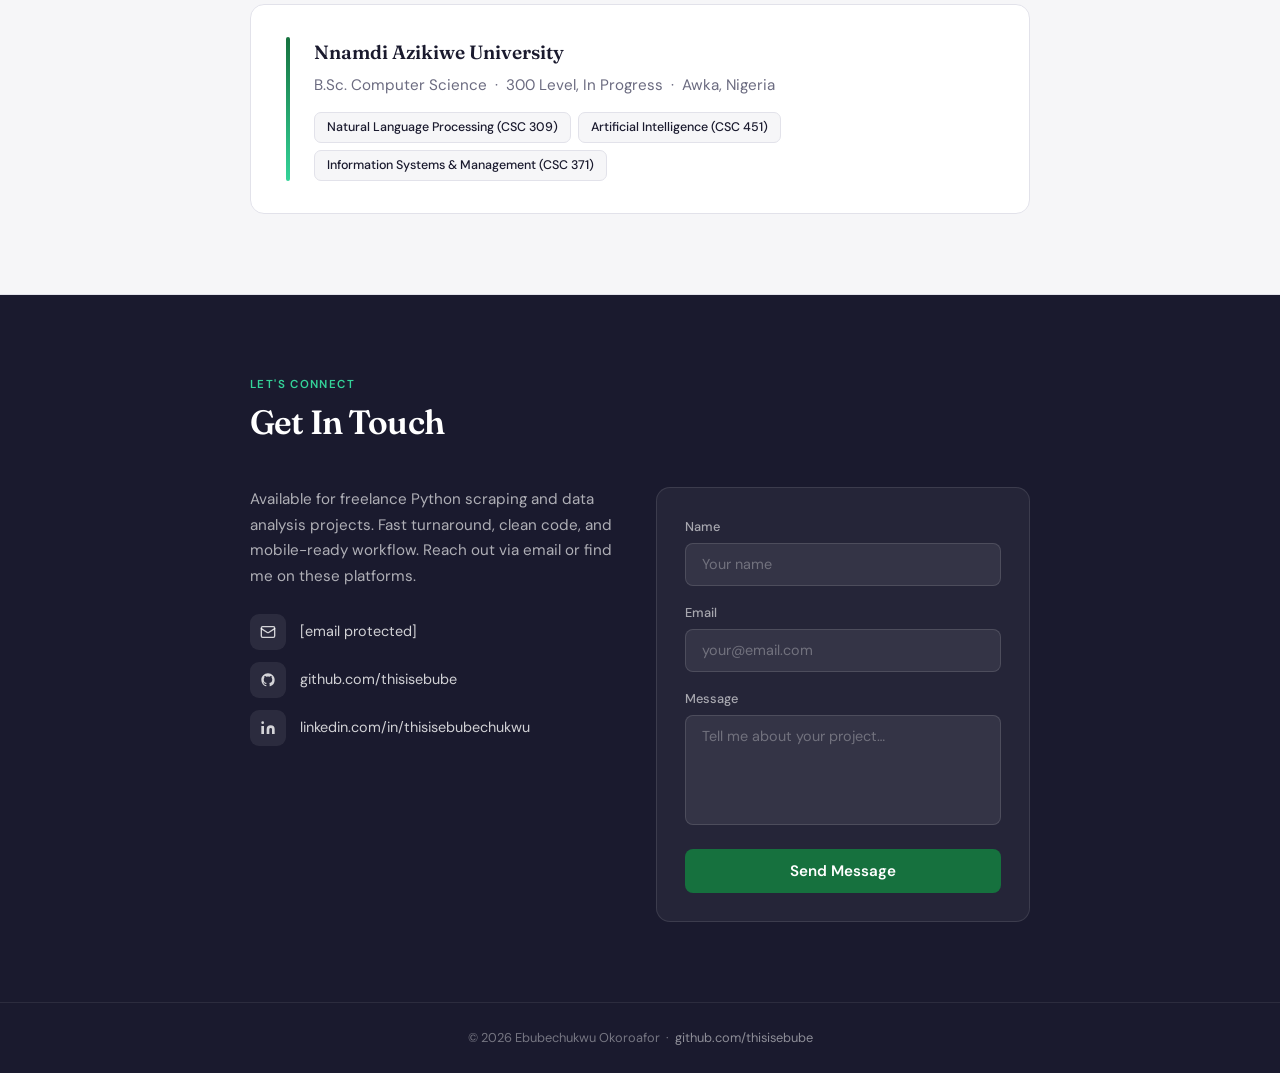
==== commit 9936b59b: "Add styles and script links to index.html" ====
--- a/index.html
+++ b/index.html
@@ -18,6 +18,12 @@
   <meta property="og:title"       content="Ebubechukwu Okoroafor · Python Developer & Data Analyst" />
   <meta property="og:description" content="Building clean Python solutions — web scraping, data analysis and visualisation. Available for freelance projects." />
   <meta property="og:site_name"   content="Ebubechukwu Okoroafor Portfolio" />
+
+  <link rel="stylesheet" href="styles.css" />
+  <link rel="preconnect" href="https://fonts.googleapis.com" />
+  <link rel="preconnect" href="https://fonts.gstatic.com" crossorigin />
+  <link href="https://fonts.googleapis.com/css2?family=Fraunces:ital,opsz,wght@0,9..144,300;0,9..144,600;1,9..144,300&family=DM+Sans:opsz,wght@9..40,400;9..40,500;9..40,600&display=swap" rel="stylesheet" />
+  <script src="app.js" defer></script>
 
   <!-- Twitter Card -->
   <meta name="twitter:card"        content="summary" />
@@ -50,13 +56,7 @@
     ],
     "knowsAbout": ["Python", "Data Analysis", "Web Scraping", "Data Visualisation", "pandas", "Power BI"]
   }
-  <\/script>
-
-  <link rel="stylesheet" href="styles.css" />
-  <link rel="preconnect" href="https://fonts.googleapis.com" />
-  <link rel="preconnect" href="https://fonts.gstatic.com" crossorigin />
-  <link href="https://fonts.googleapis.com/css2?family=Fraunces:ital,opsz,wght@0,9..144,300;0,9..144,600;1,9..144,300&family=DM+Sans:opsz,wght@9..40,400;9..40,500;9..40,600&display=swap" rel="stylesheet" />
-  <script src="app.js" defer></script>
+  </script>
 </head>
 <body>
 
--- a/styles.css
+++ b/styles.css
@@ -211,15 +211,6 @@
   animation: fadeUp .7s .4s var(--ease) both;
 }
 
-#github-repo-count {
-    display: flex; gap: 2.5rem; margin-top: 3.5rem; flex-wrap: wrap;
-    animation: fadeUp .7s .4s var(--ease) both;
-    font-family: 'Fraunces', serif;
-    font-size: 1.9rem; font-weight: 600;
-    color: var(--ink); line-height: 1;
-    margin-top: .2rem;
-}
-
 .hero-stat .num {
   font-family: 'Fraunces', serif;
   font-size: 1.9rem; font-weight: 600;
